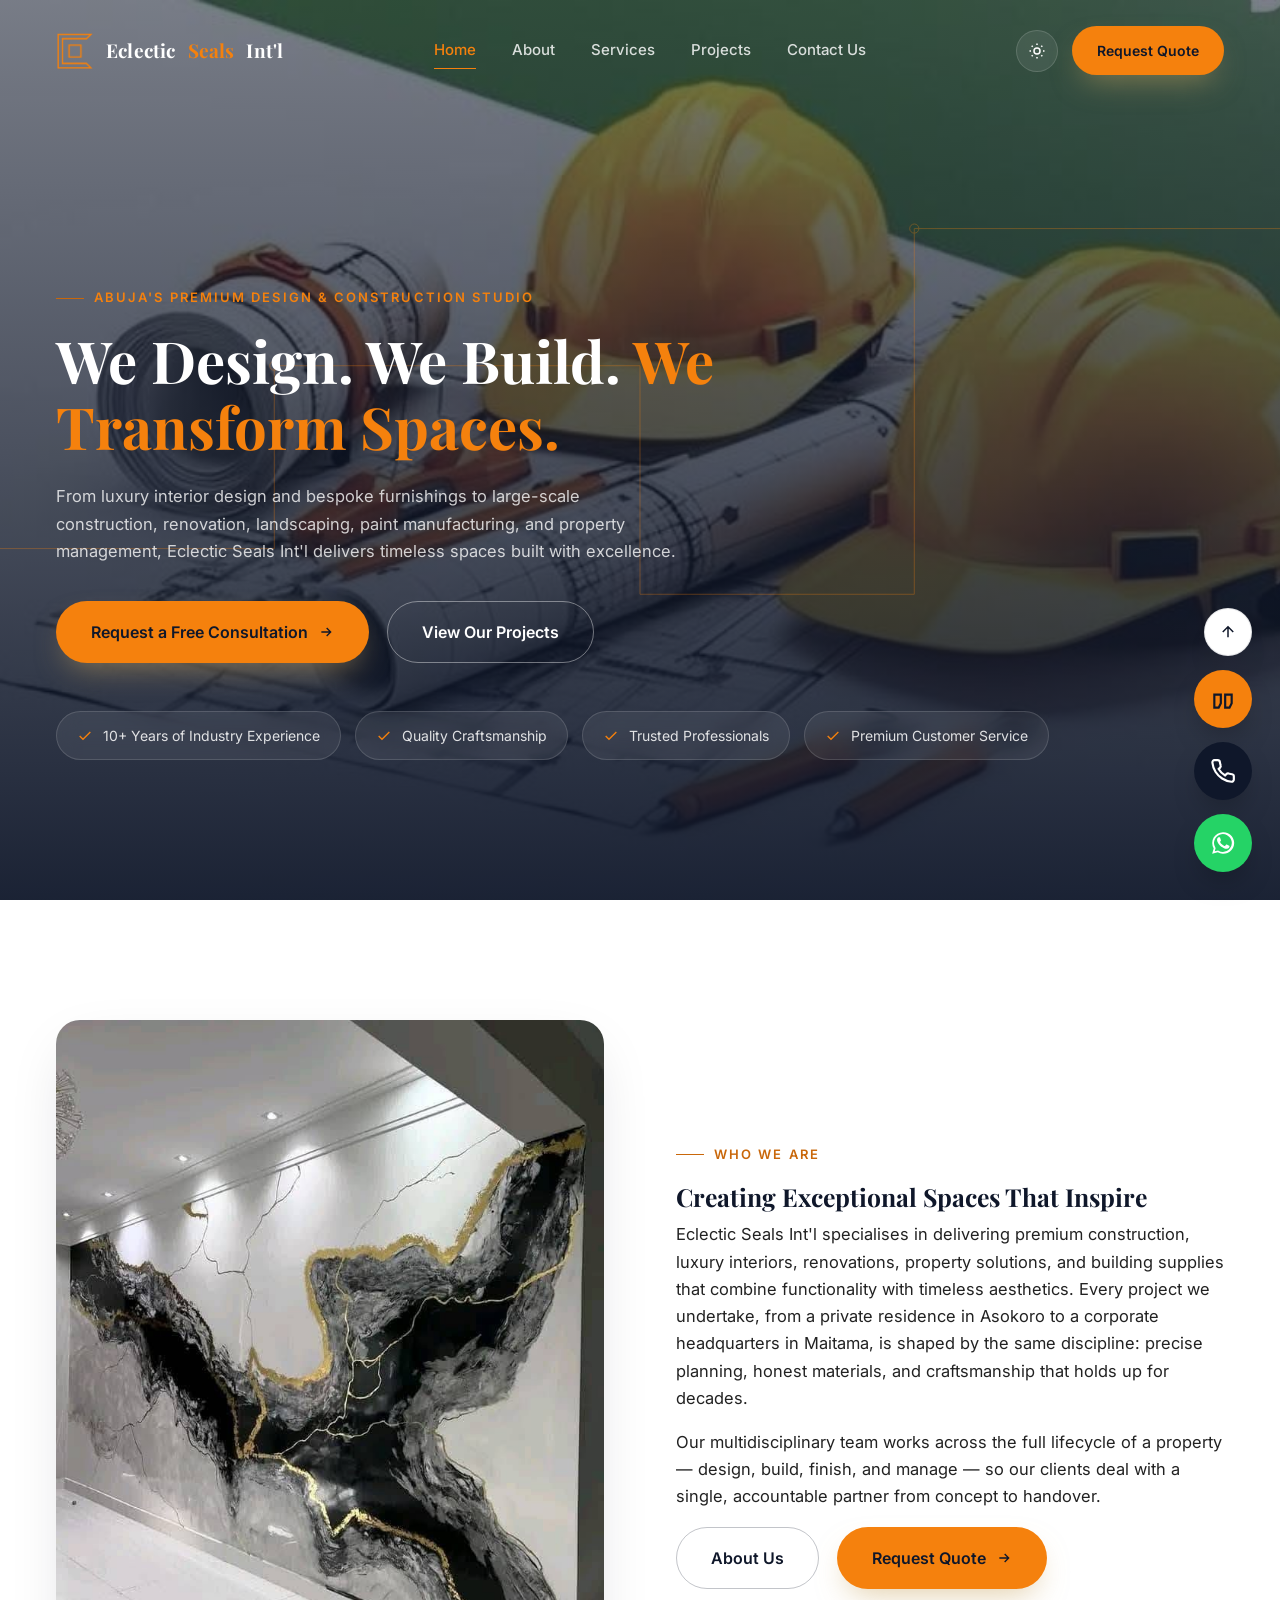
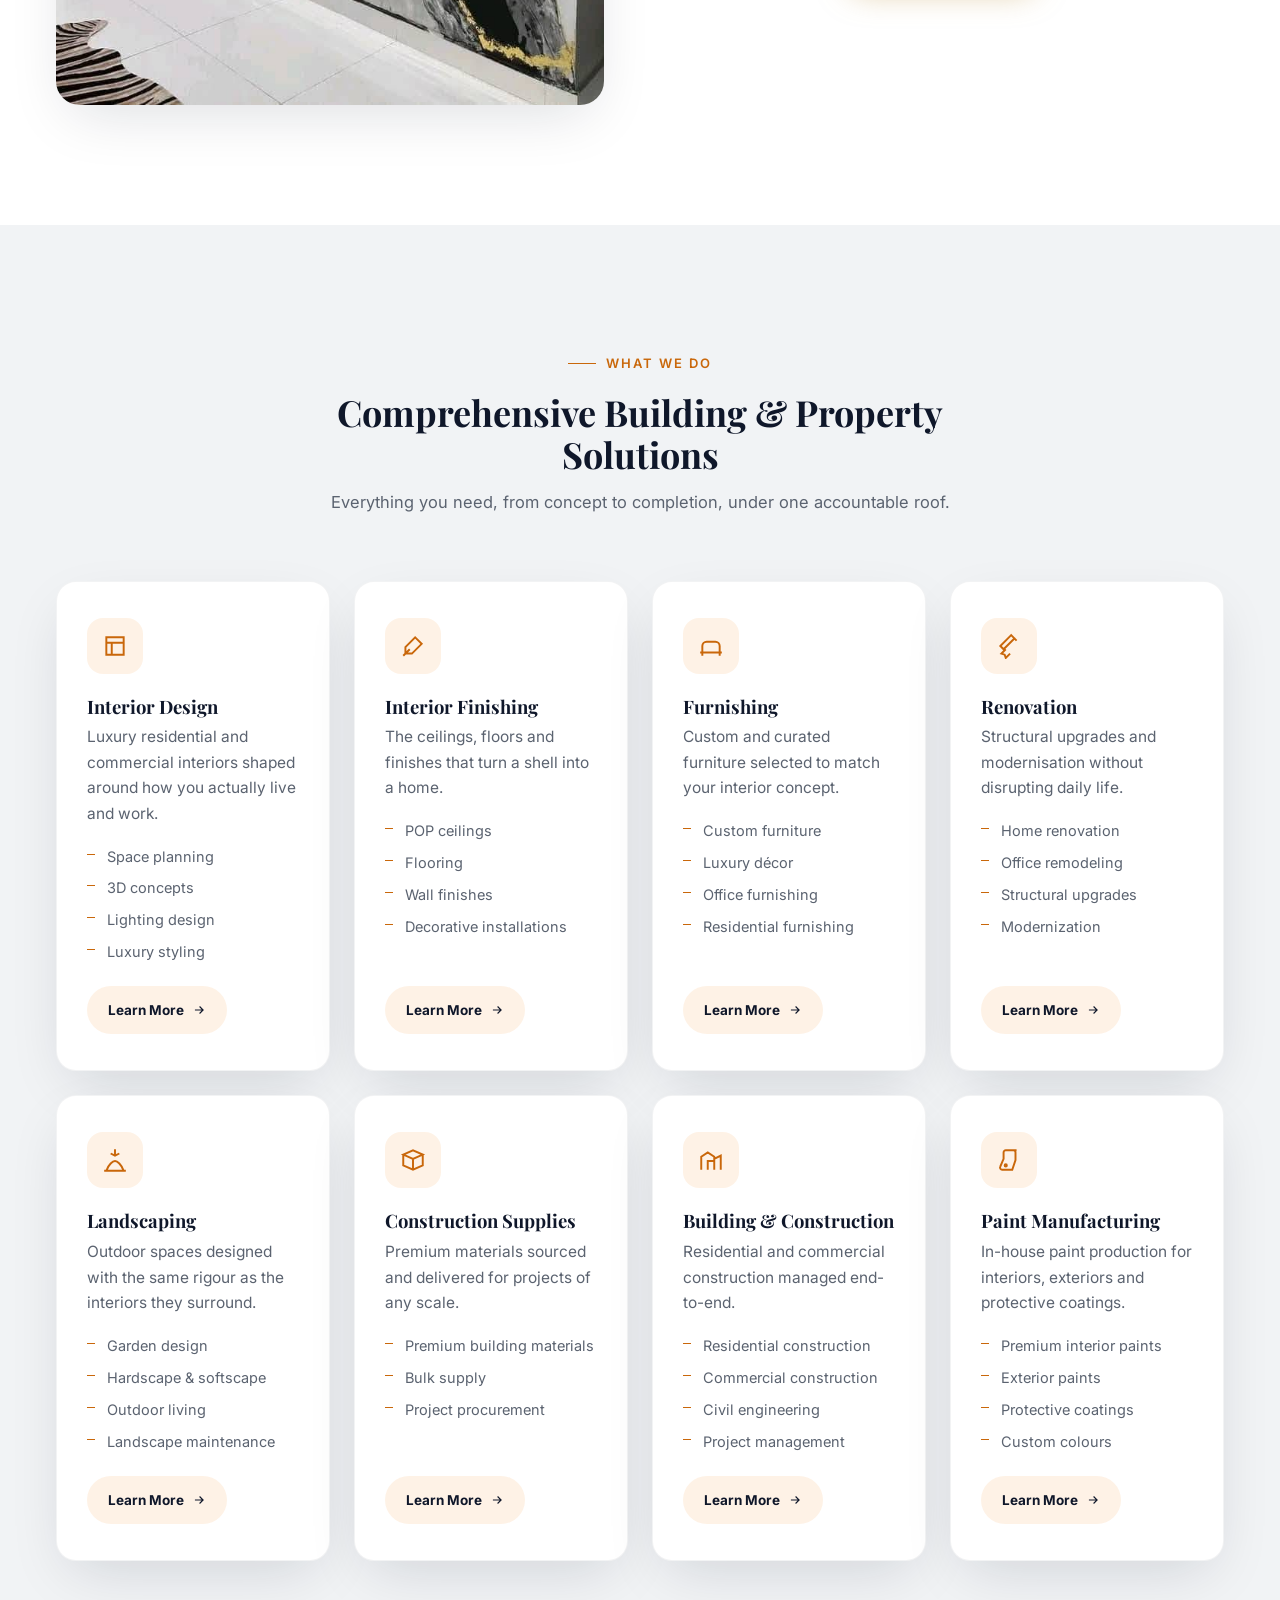
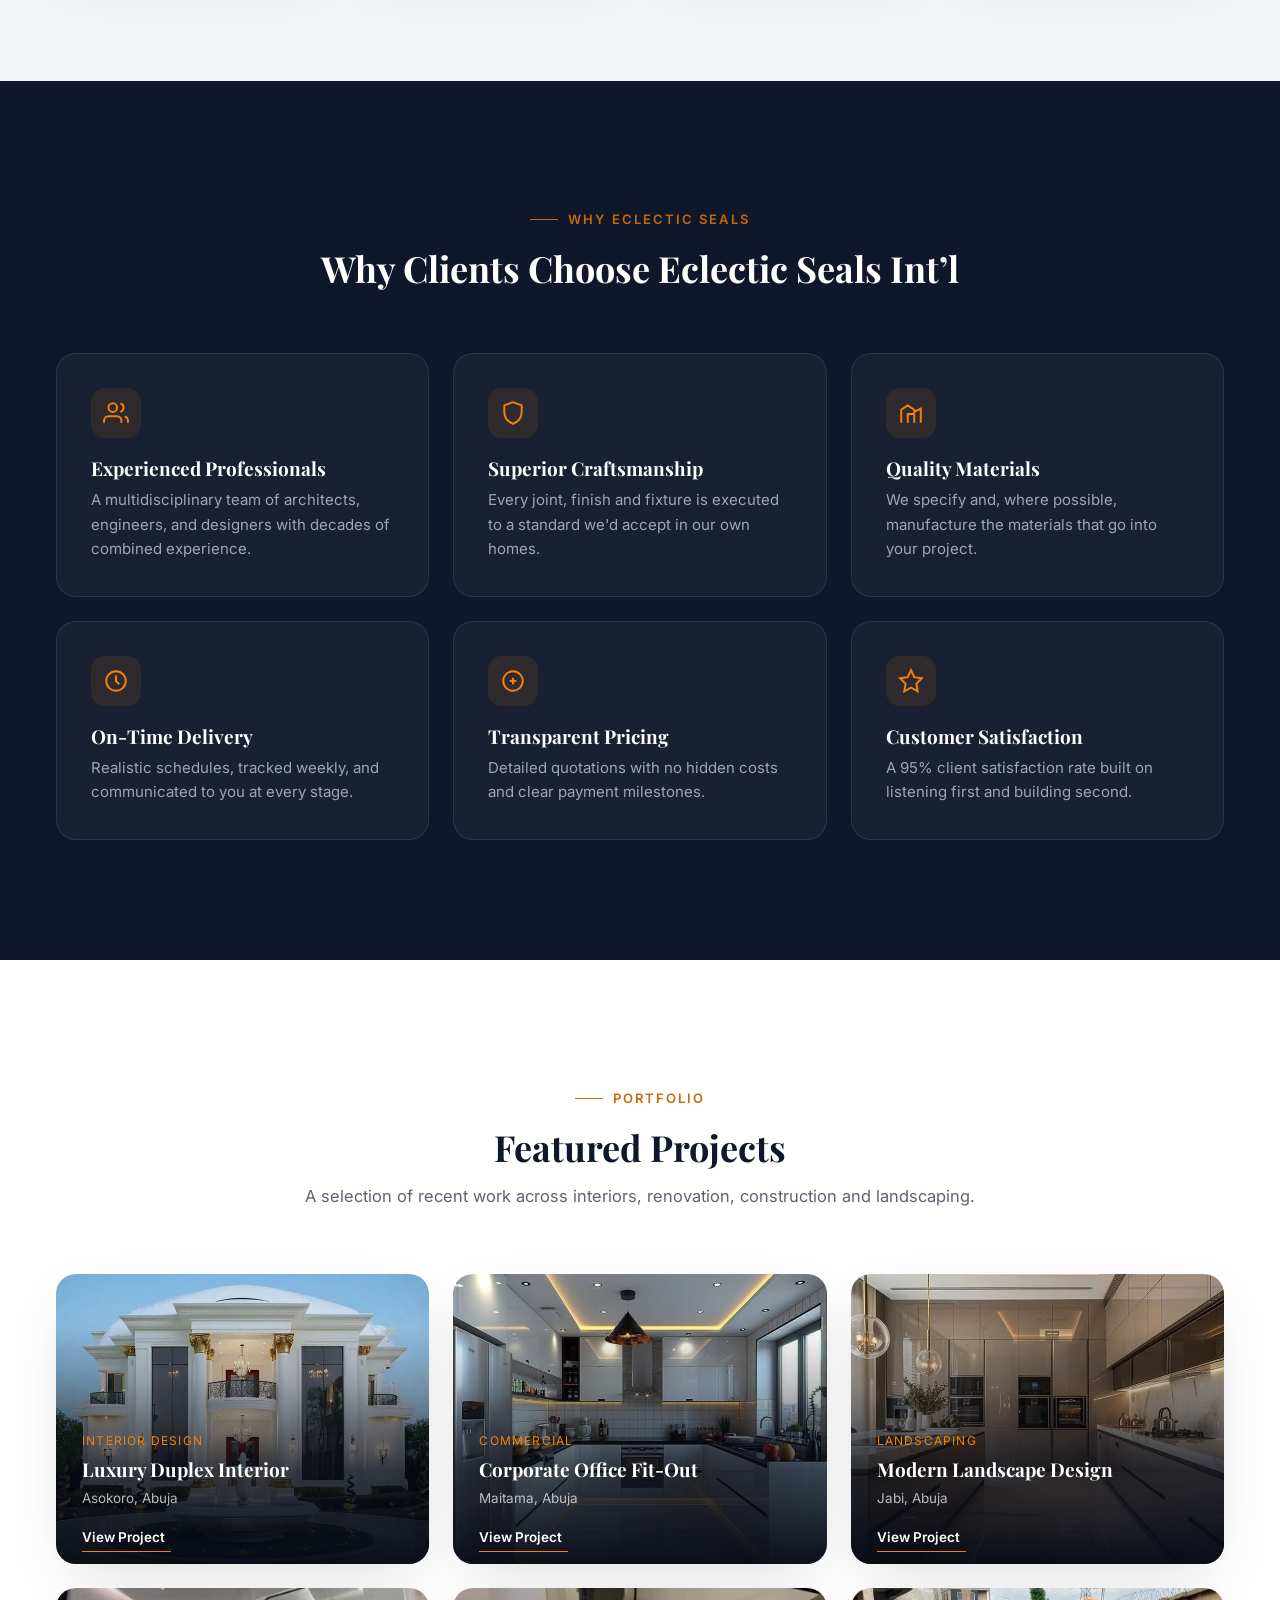
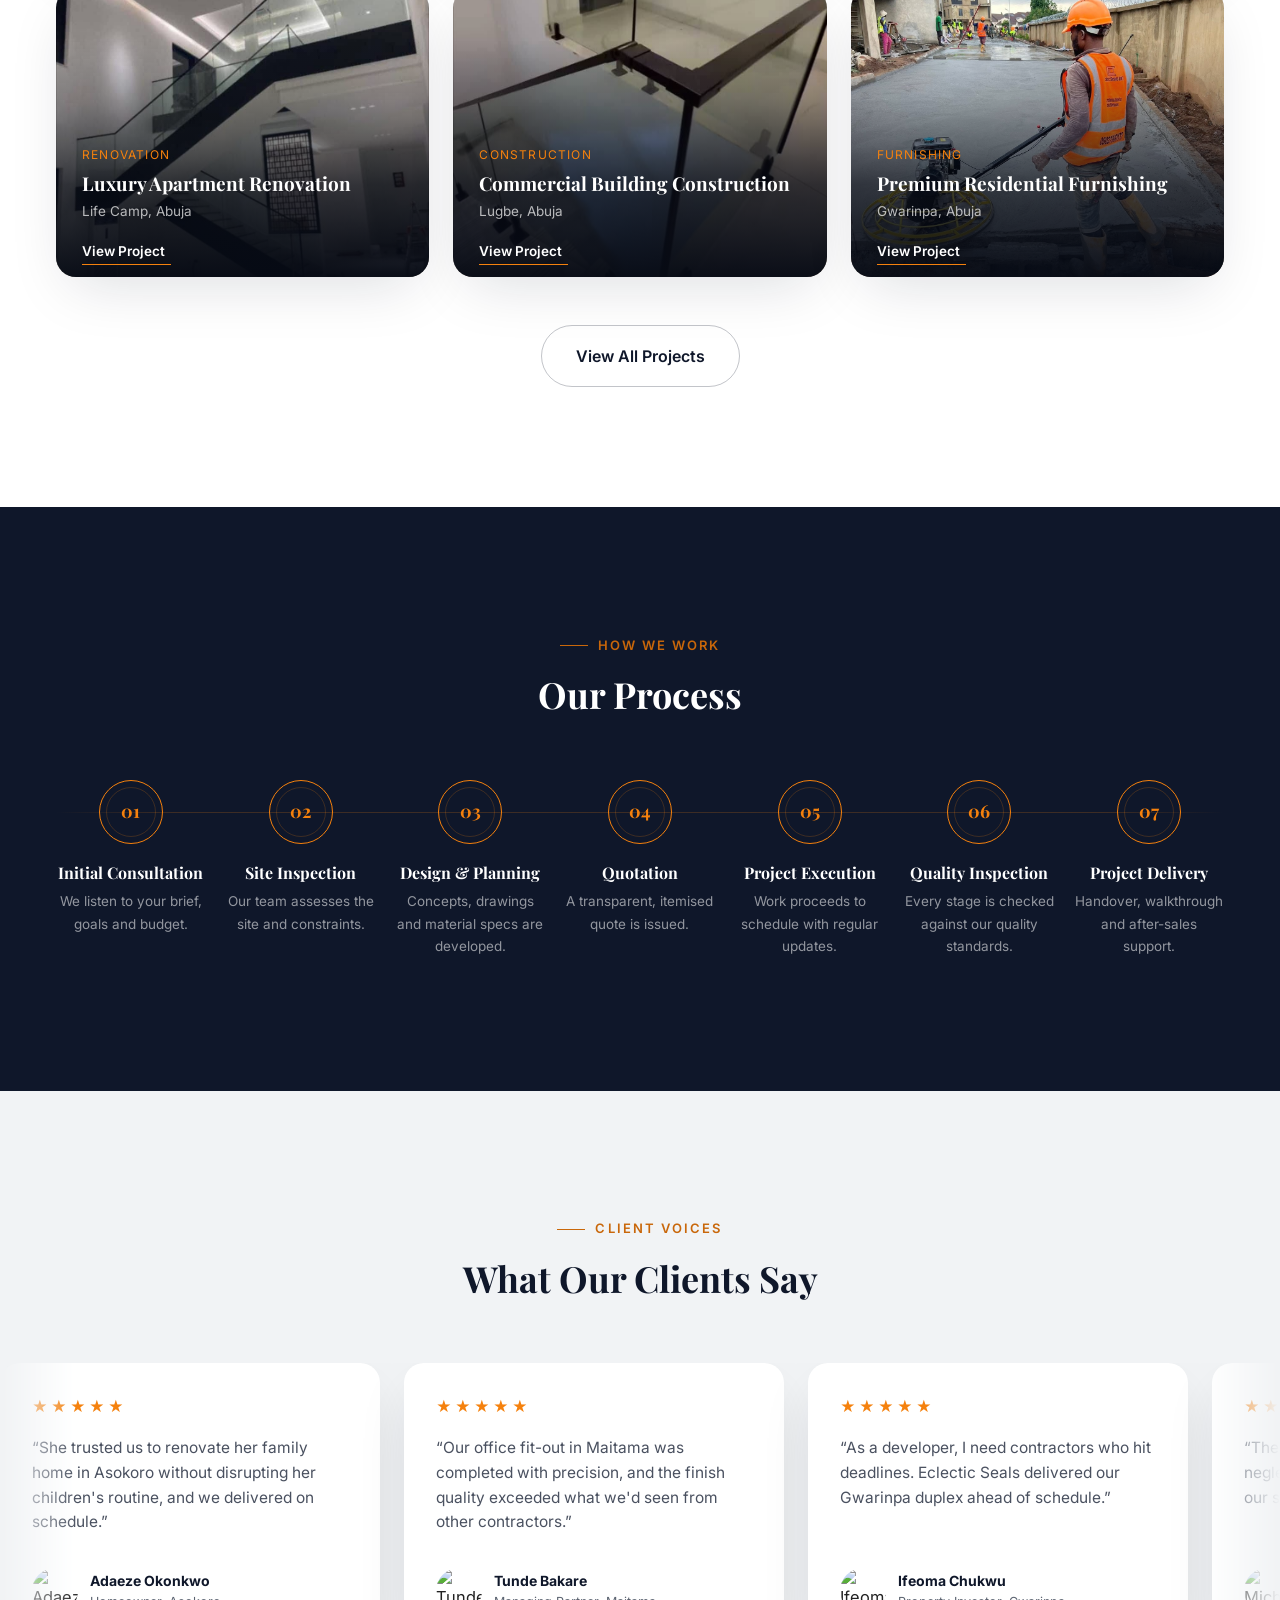
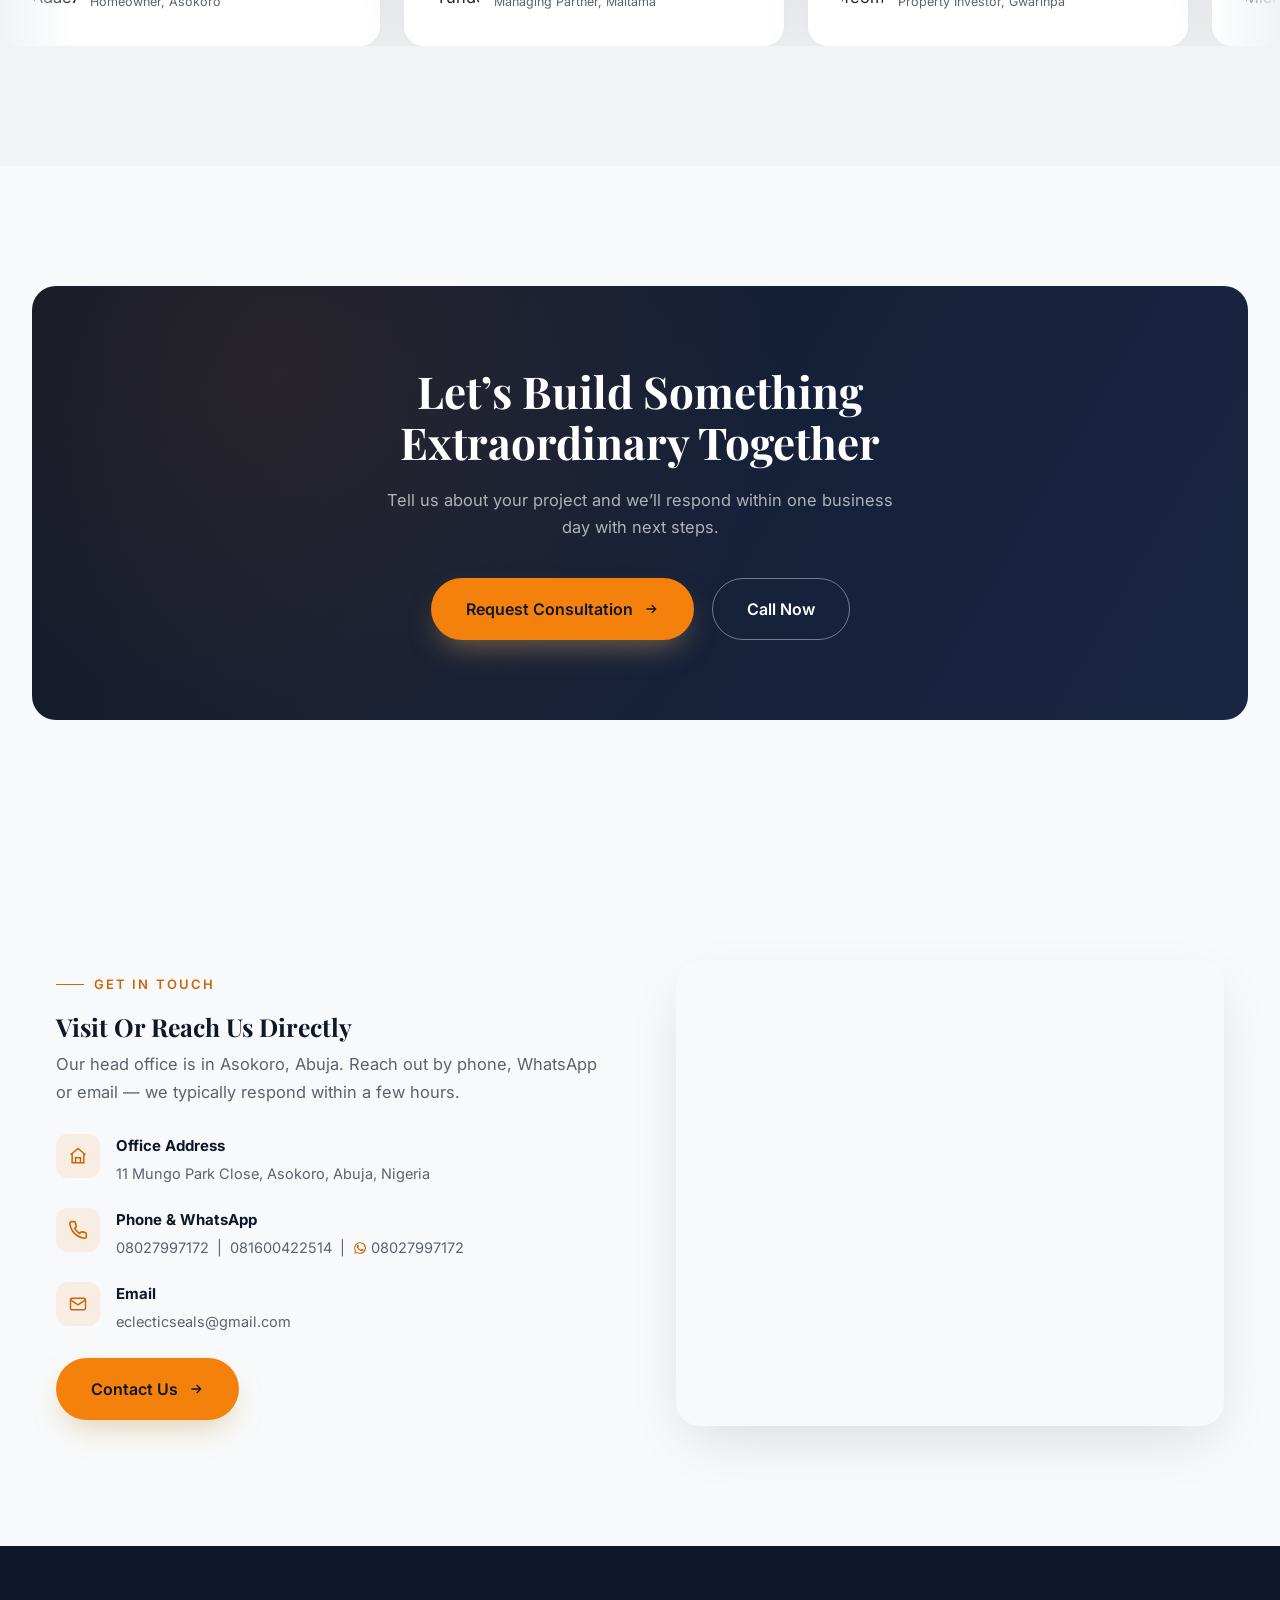
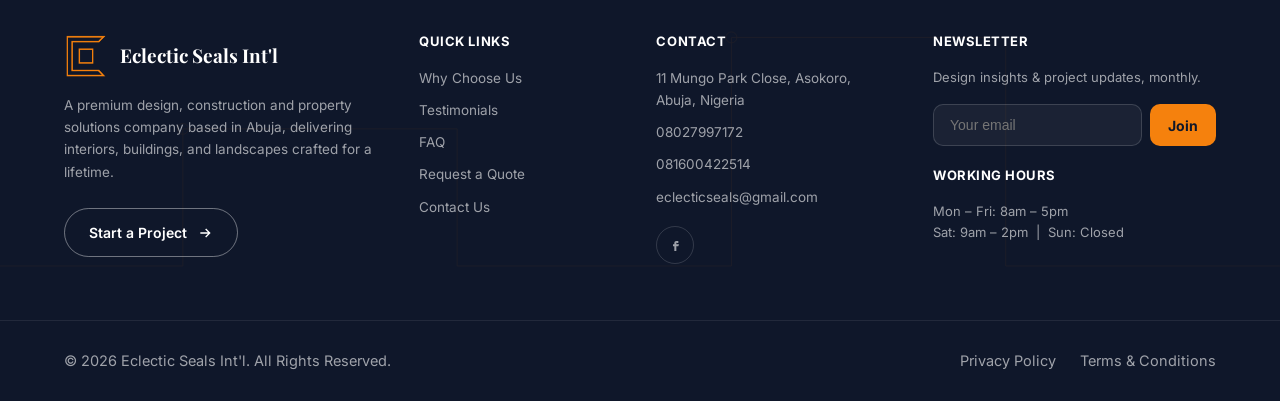
==== index.html @ 19099ecf "Add files via upload" ====
<!DOCTYPE html>
<html lang="en">
<head>
<meta charset="UTF-8">
<meta name="viewport" content="width=device-width, initial-scale=1.0">
<title>Eclectic Seals Int'l | Luxury Construction & Interior Design, Abuja</title>
<meta name="description" content="Eclectic Seals Int'l delivers premium interior design, construction, renovation, landscaping and property management across Abuja, Nigeria. Request a free consultation today.">
<meta name="keywords" content="construction company Abuja, interior design Nigeria, luxury renovation Abuja, real estate property management">
<link rel="canonical" href="https://www.eclecticseals.com/">
<meta name="robots" content="index, follow">
<meta property="og:type" content="website">
<meta property="og:title" content="Eclectic Seals Int'l | Luxury Construction & Interior Design, Abuja">
<meta property="og:description" content="Eclectic Seals Int'l delivers premium interior design, construction, renovation, landscaping and property management across Abuja, Nigeria. Request a free consultation today.">
<meta property="og:url" content="https://www.eclecticseals.com/">
<meta property="og:site_name" content="Eclectic Seals Int'l">
<meta name="twitter:card" content="summary_large_image">
<meta name="twitter:title" content="Eclectic Seals Int'l | Luxury Construction & Interior Design, Abuja">
<meta name="twitter:description" content="Eclectic Seals Int'l delivers premium interior design, construction, renovation, landscaping and property management across Abuja, Nigeria. Request a free consultation today.">
<link rel="icon" type="image/png" href="[data-uri]">
<link rel="preconnect" href="https://fonts.googleapis.com">
<link rel="preconnect" href="https://fonts.gstatic.com" crossorigin>
<link href="https://fonts.googleapis.com/css2?family=Playfair+Display:wght@600;700;800&family=Inter:wght@400;500;600;700&display=swap" rel="stylesheet">
<style>
/* =========================================================
   ECLECTIC SEALS INT'L — GLOBAL STYLESHEET
   Design system: Deep Navy / Gold / Copper on warm neutrals
   Signature motif: the "seal" — a circular architectural
   mark used for process steps, stat badges and the logo.
   ========================================================= */

:root{
  --navy: #0F172A;
  --navy-soft: #1B2842;
  --gold: #F5810D;
  --copper: #C9670A;
  --white: #FFFFFF;
  --bg: #F8F9FA;
  --charcoal: #222222;
  --light-gray: #F1F3F5;
  --success: #22C55E;

  --gold-10: rgba(245,129,13,0.10);
  --gold-20: rgba(245,129,13,0.20);
  --navy-70: rgba(15,23,42,0.70);
  --navy-85: rgba(15,23,42,0.85);

  --font-display: "Playfair Display", Georgia, serif;
  --font-body: "Inter", -apple-system, BlinkMacSystemFont, sans-serif;

  --container: 1320px;
  --gap: 8px;
  --radius-lg: 24px;
  --radius-md: 20px;
  --radius-sm: 12px;

  --shadow-soft: 0 20px 60px -15px rgba(15,23,42,0.15);
  --shadow-lift: 0 30px 80px -20px rgba(15,23,42,0.28);

  --ease: cubic-bezier(0.22, 1, 0.36, 1);
  --dur: 0.6s;
}

*,*::before,*::after{ box-sizing: border-box; }
html{ scroll-behavior: smooth; }
@media (prefers-reduced-motion: reduce){
  html{ scroll-behavior: auto; }
  *,*::before,*::after{ animation-duration: 0.01ms !important; animation-iteration-count: 1 !important; transition-duration: 0.01ms !important; scroll-behavior: auto !important; }
}

body{
  margin:0;
  font-family: var(--font-body);
  color: var(--charcoal);
  background: var(--white);
  font-size: 16.5px;
  line-height: 1.65;
  -webkit-font-smoothing: antialiased;
  overflow-x: hidden;
}

h1,h2,h3,h4,.font-display{ font-family: var(--font-display); color: var(--navy); margin: 0 0 0.4em; line-height: 1.15; font-weight: 700; }
p{ margin: 0 0 1em; }
a{ color: inherit; text-decoration: none; }
img{ max-width: 100%; display: block; }
ul{ margin:0; padding:0; list-style:none; }
button{ font-family: inherit; cursor: pointer; }

::selection{ background: var(--gold-20); color: var(--navy); }

:focus-visible{ outline: 3px solid var(--gold); outline-offset: 3px; }

.container{ max-width: var(--container); margin: 0 auto; padding: 0 56px; }
@media (max-width: 720px){ .container{ padding: 0 24px; } }
.grid-12{ display: grid; grid-template-columns: repeat(12,1fr); gap: 32px; }

.section{ padding: 120px 0; position: relative; }
.section--tight{ padding: 80px 0; }
.section--dark{ background: var(--navy); color: rgba(255,255,255,0.85); }
.section--dark h1,.section--dark h2,.section--dark h3{ color: var(--white); }
.section--light{ background: var(--light-gray); }
.section--bg{ background: var(--bg); }

.eyebrow{
  display:inline-flex; align-items:center; gap:10px;
  font-family: var(--font-body); font-size: 13px; letter-spacing: 0.16em; text-transform: uppercase;
  color: var(--copper); font-weight: 600; margin-bottom: 18px;
}
.eyebrow::before{ content:""; width: 28px; height: 1px; background: var(--copper); display:inline-block; }

.section-head{ max-width: 720px; margin-bottom: 64px; }
.section-head.center{ margin-left:auto; margin-right:auto; text-align:center; }
.section-head h2{ font-size: clamp(26px, 3.2vw, 36px); }
.section-head p{ font-size: 16.5px; color: #5b6370; }
.section--dark .section-head p{ color: rgba(255,255,255,0.65); }

/* ---------- Buttons ---------- */
.btn{
  position: relative; overflow: hidden;
  display:inline-flex; align-items:center; justify-content:center; gap:10px;
  padding: 17px 34px; border-radius: 100px; font-size:16px; font-weight:600;
  border: 1px solid transparent; transition: transform 0.35s var(--ease), box-shadow 0.35s var(--ease), background 0.35s var(--ease), color .35s var(--ease);
  white-space: nowrap;
}
.btn-primary{ background: var(--gold); color: var(--navy); box-shadow: 0 14px 30px -10px rgba(200,164,93,0.55); }
.btn-primary:hover{ transform: translateY(-3px); box-shadow: 0 20px 40px -10px rgba(200,164,93,0.65); }
.btn-outline{ background: transparent; color: var(--white); border-color: rgba(255,255,255,0.4); }
.btn-outline:hover{ background: rgba(255,255,255,0.12); transform: translateY(-3px); border-color: var(--white); }
.btn-outline-dark{ background: transparent; color: var(--navy); border-color: rgba(15,23,42,0.25); }
.btn-outline-dark:hover{ background: var(--navy); color: var(--white); transform: translateY(-3px); }
.btn-sm{ padding: 12px 24px; font-size: 14px; }
.btn svg{ width:16px; height:16px; transition: transform 0.3s var(--ease); }
.btn:hover svg{ transform: translateX(4px); }
.btn .ripple{ position:absolute; border-radius:50%; background: rgba(255,255,255,0.5); transform: scale(0); animation: ripple 0.6s linear; pointer-events:none; }
@keyframes ripple{ to{ transform: scale(3); opacity:0; } }
.btn-group{ display:flex; gap:18px; flex-wrap:wrap; }

/* ---------- Page loader ---------- */
#page-loader{ position:fixed; inset:0; background: var(--navy); z-index: 9999; display:flex; align-items:center; justify-content:center; transition: opacity 0.6s var(--ease), visibility 0.6s; }
#page-loader.loaded{ opacity:0; visibility:hidden; }
.loader-seal{ width:64px; height:64px; border-radius:50%; border: 2px solid var(--gold-20); border-top-color: var(--gold); animation: spin 1s linear infinite; }
@keyframes spin{ to{ transform: rotate(360deg); } }

/* ---------- Scroll progress ---------- */
#scroll-progress{ position:fixed; top:0; left:0; height:3px; background: linear-gradient(90deg, var(--gold), var(--copper)); z-index: 1001; width:0%; }

/* ---------- Nav ---------- */
.site-nav{
  position: fixed; top:0; left:0; right:0; z-index: 1000;
  padding: 26px 0; transition: padding 0.4s var(--ease), background 0.4s var(--ease), box-shadow 0.4s var(--ease);
}
.site-nav.scrolled{
  padding: 14px 0; background: rgba(15,23,42,0.72); backdrop-filter: blur(16px) saturate(140%); -webkit-backdrop-filter: blur(16px) saturate(140%);
  box-shadow: 0 10px 40px -20px rgba(0,0,0,0.4);
}
.nav-inner{ display:flex; align-items:center; justify-content:space-between; gap:24px; }
.brand{ display:flex; align-items:center; gap:12px; font-family: var(--font-display); font-weight:700; font-size:19px; color: var(--white); letter-spacing: 0.01em; }
.brand .seal-mark{ width:38px; height:38px; flex-shrink:0; object-fit:contain; }
.brand span{ color: var(--gold); }
.nav-links{ display:flex; align-items:center; gap:36px; }
.nav-links a{ color: rgba(255,255,255,0.82); font-size: 15px; font-weight:500; position:relative; padding: 6px 0; }
.nav-links a::after{ content:""; position:absolute; left:0; bottom:0; width:0; height:1px; background: var(--gold); transition: width 0.35s var(--ease); }
.nav-links a:hover::after, .nav-links a.active::after{ width:100%; }
.nav-links a.active{ color: var(--gold); }
.nav-cta{ display:flex; align-items:center; gap:14px; }
.nav-toggle{ display:none; }
.mega-panel{
  position:absolute; top: 100%; left:0; right:0; margin-top: 18px;
  background: rgba(15,23,42,0.96); backdrop-filter: blur(20px);
  border-radius: var(--radius-md); padding: 32px; box-shadow: var(--shadow-lift);
  opacity:0; visibility:hidden; transform: translateY(-10px);
  transition: opacity 0.35s var(--ease), transform 0.35s var(--ease), visibility 0.35s;
  display:grid; grid-template-columns: repeat(4,1fr); gap: 8px 24px;
}
.nav-item{ position: relative; }
.nav-item:hover .mega-panel, .mega-panel:hover{ opacity:1; visibility:visible; transform: translateY(0); }
.mega-panel a{ display:block; padding: 10px 12px; border-radius: 10px; font-size:14px; color: rgba(255,255,255,0.75); }
.mega-panel a:hover{ background: rgba(255,255,255,0.06); color: var(--gold); }
.mega-panel a::after{ display:none; }

.mobile-toggle{ display:none; width:44px; height:44px; border-radius:50%; background: rgba(255,255,255,0.08); border:1px solid rgba(255,255,255,0.15); align-items:center; justify-content:center; }
.mobile-toggle span, .mobile-toggle span::before, .mobile-toggle span::after{ content:""; display:block; width:18px; height:2px; background: var(--white); position:relative; transition: all 0.3s var(--ease); }
.mobile-toggle span::before{ position:absolute; top:-6px; }
.mobile-toggle span::after{ position:absolute; top:6px; }
.mobile-toggle.open span{ background: transparent; }
.mobile-toggle.open span::before{ top:0; transform: rotate(45deg); background: var(--gold); }
.mobile-toggle.open span::after{ top:0; transform: rotate(-45deg); background: var(--gold); }

.mobile-menu{
  position: fixed; inset:0; background: var(--navy); z-index: 999;
  display:flex; flex-direction: column; justify-content:center; padding: 100px 40px 40px;
  transform: translateY(-100%); transition: transform 0.5s var(--ease), visibility 0.5s;
  overflow-y: auto; visibility: hidden; pointer-events: none;
}
.mobile-menu.open{ transform: translateY(0); visibility: visible; pointer-events: auto; }
.mobile-menu a{ font-family: var(--font-display); font-size: clamp(20px, 4vw, 32px); color: var(--white); padding: 10px 0; border-bottom: 1px solid rgba(255,255,255,0.08); flex-shrink:0; }
.mobile-menu a:hover{ color: var(--gold); }

/* ---------- Hero ---------- */
.hero{ position:relative; min-height: 100vh; display:flex; align-items:center; color: var(--white); overflow:hidden; background: var(--navy); padding: 60px 0 70px; }
.hero-bg{ position:absolute; inset:0; background-size: cover; background-position:center; }
.hero-bg::after{ content:""; position:absolute; inset:0; background: linear-gradient(180deg, rgba(15,23,42,0.55) 0%, rgba(15,23,42,0.78) 60%, rgba(15,23,42,0.95) 100%); }
.hero-lines{ position:absolute; inset:0; opacity:0.35; pointer-events:none; }
.hero-content{ position:relative; z-index:2; padding-top: 150px; width:100%; margin-left:0; margin-right:0; }
.hero h1{ color: var(--white); font-size: clamp(34px, 4.6vw, 58px); max-width: 720px; font-weight:700; }
.hero h1 em{ font-style: normal; color: var(--gold); }
.hero p.lead{ max-width: 620px; font-size: 16.5px; color: rgba(255,255,255,0.78); margin-bottom: 36px; }
.hero-badges{ display:flex; flex-wrap:wrap; gap:14px; margin-top: 48px; }
.hero-badge{ display:flex; align-items:center; gap:10px; padding: 12px 20px; border-radius: 100px; background: rgba(255,255,255,0.07); border: 1px solid rgba(255,255,255,0.14); backdrop-filter: blur(10px); font-size: 14px; color: rgba(255,255,255,0.85); }
.hero-badge svg{ width:16px; height:16px; color: var(--gold); flex-shrink:0; }

.hero--page{ min-height: 68vh; }
.hero--page .hero-content{ padding-top: 120px; }

/* ---------- Reveal animations ---------- */
.reveal{ opacity:0; transform: translateY(36px); transition: opacity 0.9s var(--ease), transform 0.9s var(--ease); }
.reveal.in{ opacity:1; transform: translateY(0); }
.reveal-left{ opacity:0; transform: translateX(-44px); transition: opacity 0.9s var(--ease), transform 0.9s var(--ease); }
.reveal-left.in{ opacity:1; transform: translateX(0); }
.reveal-right{ opacity:0; transform: translateX(44px); transition: opacity 0.9s var(--ease), transform 0.9s var(--ease); }
.reveal-right.in{ opacity:1; transform: translateX(0); }
.reveal-scale{ opacity:0; transform: scale(0.92); transition: opacity 0.9s var(--ease), transform 0.9s var(--ease); }
.reveal-scale.in{ opacity:1; transform: scale(1); }
.stagger.in > *{ transition-delay: calc(var(--i, 0) * 0.09s); }

/* ---------- Intro split ---------- */
.split{ display:grid; grid-template-columns: 1fr 1fr; gap: 72px; align-items:center; }
.split-media{ position:relative; border-radius: var(--radius-lg); overflow:hidden; aspect-ratio: 4/5; box-shadow: var(--shadow-soft); }
.split-media img{ width:100%; height:100%; object-fit:cover; transition: transform 1.2s var(--ease); }
.split-media:hover img{ transform: scale(1.06); }

/* ---------- Bento / cards ---------- */
.bento{ display:grid; grid-template-columns: repeat(4, 1fr); gap: 24px; }
.card{ background: var(--white); border-radius: var(--radius-md); padding: 36px 30px; box-shadow: var(--shadow-soft); transition: transform 0.45s var(--ease), box-shadow 0.45s var(--ease); border: 1px solid rgba(15,23,42,0.05); display:flex; flex-direction:column; }
.card:hover{ transform: translateY(-10px); box-shadow: var(--shadow-lift); }
.icon{ width:56px; height:56px; border-radius:16px; background: var(--gold-10); display:flex; align-items:center; justify-content:center; color: var(--copper); }
.icon svg{ width:26px; height:26px; }
.card .icon{ width:56px; height:56px; border-radius: 16px; background: var(--gold-10); display:flex; align-items:center; justify-content:center; margin-bottom: 22px; color: var(--copper); }
.card .icon svg{ width:26px; height:26px; }
.card h3{ font-size:18.5px; }
.card p{ color:#5b6370; font-size:15.5px; margin-bottom: 14px; }
.card ul{ margin-bottom: 18px; flex-grow:1; }
.card ul li{ font-size:14.5px; color:#5b6370; padding: 4px 0 4px 20px; position:relative; }
.card ul li::before{ content:""; position:absolute; left:0; top:13px; width:8px; height:1px; background: var(--copper); }
.card .learn{
  font-size:13.5px; font-weight:700; color: var(--navy); display:inline-flex; align-items:center; justify-content:center; gap:8px;
  padding: 12px 20px; border-radius: 100px; background: var(--gold-10); border: 1px solid transparent;
  transition: all 0.35s var(--ease); align-self:flex-start; margin-top:auto;
}
.card:hover .learn{ background: var(--gold); color: var(--navy); }
.card .learn svg{ width:14px; height:14px; transition: transform 0.3s var(--ease); }
.card:hover .learn svg{ transform: translateX(4px); }

.feature-dark{ background: rgba(255,255,255,0.04); border:1px solid rgba(255,255,255,0.09); border-radius: var(--radius-md); padding: 34px; transition: border-color 0.4s var(--ease), transform 0.4s var(--ease); }
.feature-dark:hover{ border-color: var(--gold); transform: translateY(-6px); }
.feature-dark .icon{ width:50px; height:50px; border-radius:14px; background: var(--gold-10); display:flex; align-items:center; justify-content:center; color: var(--gold); margin-bottom: 20px; }
.service-block > .icon{ width:56px; height:56px; border-radius:16px; background: var(--gold-10); display:flex; align-items:center; justify-content:center; color: var(--copper); }
.service-block > .icon svg{ width:26px; height:26px; }
.feature-dark h3{ color: var(--white); font-size: 19px; }
.feature-dark p{ color: rgba(255,255,255,0.6); font-size: 15px; margin:0; }

.grid-2{ display:grid; grid-template-columns: repeat(2,1fr); gap:24px; }
.grid-3{ display:grid; grid-template-columns: repeat(3,1fr); gap:24px; }
.grid-4{ display:grid; grid-template-columns: repeat(4,1fr); gap:24px; }
.grid-6{ display:grid; grid-template-columns: repeat(6,1fr); gap:20px; }

/* ---------- Seal / process markers (signature element) ---------- */
.seal{
  width:64px; height:64px; border-radius:50%;
  border: 1.5px solid var(--gold); position:relative;
  display:flex; align-items:center; justify-content:center;
  flex-shrink:0; background: var(--white);
}
.seal::before{ content:""; position:absolute; inset:6px; border:1px solid var(--gold-20); border-radius:50%; }
.seal span{ font-family: var(--font-display); font-weight:700; color: var(--navy); font-size:18px; }
.section--dark .seal{ background: transparent; }
.section--dark .seal span{ color: var(--gold); }

.process-track{ position:relative; display:grid; grid-auto-flow:column; grid-auto-columns: 1fr; gap: 20px; }
.process-track::before{ content:""; position:absolute; top:32px; left:0; right:0; height:1px; background: linear-gradient(90deg, transparent, var(--gold-20) 10%, var(--gold-20) 90%, transparent); }
.process-step{ text-align:center; position:relative; }
.process-step .seal{ margin: 0 auto 20px; }
.process-step h4{ color: var(--white); font-size:16px; margin-bottom:8px; }
.process-step p{ color: rgba(255,255,255,0.55); font-size:13.5px; }

/* ---------- Project cards ---------- */
.project-card{ position:relative; border-radius: var(--radius-md); overflow:hidden; aspect-ratio: 4/3.1; box-shadow: var(--shadow-soft); }
.project-card img{ width:100%; height:100%; object-fit:cover; transition: transform 1s var(--ease); }
.project-card:hover img{ transform: scale(1.08); }
.project-card::after{ content:""; position:absolute; inset:0; background: linear-gradient(0deg, rgba(6,10,20,0.97) 0%, rgba(6,10,20,0.75) 32%, rgba(6,10,20,0.25) 62%, transparent 82%); }
.project-info{ position:absolute; left:0; right:0; bottom:0; padding: 26px; z-index:2; color: var(--white); transform: translateY(14px); transition: transform 0.5s var(--ease); }
.project-card:hover .project-info{ transform: translateY(0); }
.project-tag{ font-size:12px; letter-spacing:0.1em; text-transform:uppercase; color: var(--gold); margin-bottom:8px; display:block; }
.project-info h3{ color: var(--white); font-size:19px; margin-bottom:6px; }
.project-info .loc{ font-size:13.5px; color: rgba(255,255,255,0.7); margin-bottom:14px; }
.project-info a{ font-size:13.5px; font-weight:600; display:inline-flex; align-items:center; gap:6px; color: var(--white); border-bottom: 1px solid var(--gold); padding-bottom:2px; white-space:nowrap; }

.masonry{ column-count: 3; column-gap: 24px; }
.masonry .project-card{ break-inside: avoid; margin-bottom: 24px; }
.masonry .project-card:nth-child(3n+1){ aspect-ratio: 4/5; }
.masonry .project-card:nth-child(3n+2){ aspect-ratio: 4/3; }

.filter-bar{ display:flex; flex-wrap:wrap; gap:12px; margin-bottom: 48px; }
.filter-btn{ padding: 10px 22px; border-radius: 100px; border: 1px solid rgba(15,23,42,0.15); background: transparent; font-size:14px; font-weight:600; color: var(--navy); transition: all 0.3s var(--ease); }
.filter-btn.active, .filter-btn:hover{ background: var(--navy); color: var(--white); border-color: var(--navy); }

/* ---------- Testimonials ---------- */
.testi-track{ position:relative; overflow:hidden; }
.testi-slides{ display:flex; transition: transform 0.7s var(--ease); }
.testi-slide{ min-width:100%; padding: 8px; }
.testi-card{ background: var(--white); border-radius: var(--radius-lg); padding: 48px; box-shadow: var(--shadow-soft); max-width: 760px; margin:0 auto; text-align:center; }
.testi-card .stars{ color: var(--gold); font-size:18px; letter-spacing:4px; margin-bottom: 20px; }
.testi-card p.quote{ font-family: var(--font-display); font-size: 20px; color: var(--navy); line-height:1.5; margin-bottom: 28px; }
.testi-person{ display:flex; align-items:center; justify-content:center; gap:14px; }
.testi-person img{ width:52px; height:52px; border-radius:50%; object-fit:cover; }
.testi-person .name{ font-weight:700; color: var(--navy); font-size:15px; }
.testi-person .role{ font-size:13px; color:#5b6370; }
.testi-dots{ display:flex; justify-content:center; gap:10px; margin-top: 32px; }
.testi-dots button{ width:9px; height:9px; border-radius:50%; background: rgba(15,23,42,0.15); border:none; padding:0; }
.testi-dots button.active{ background: var(--gold); width:26px; border-radius:6px; }

.contact-info-row{ display:flex; align-items:flex-start; gap:16px; margin-bottom:22px; }
.contact-info-row .icon{ width:44px; height:44px; border-radius:12px; background: var(--gold-10); color: var(--copper); display:flex; align-items:center; justify-content:center; flex-shrink:0; }
.contact-info-row .icon svg{ width:20px; height:20px; }
.contact-info-row strong{ display:block; color: var(--navy); font-size:15px; margin-bottom:4px; }
.contact-info-row div div{ color:#5b6370; font-size:14.5px; line-height:1.6; }
.contact-info-row div div svg{ width:14px; height:14px; vertical-align:-2px; color: var(--copper); }

.mv-card{
  background: linear-gradient(160deg, #ffffff 0%, var(--bg) 100%);
  border-radius: var(--radius-lg); padding: 44px 40px; box-shadow: var(--shadow-soft);
  position:relative; overflow:hidden; border-top: 4px solid var(--gold);
  transition: transform 0.4s var(--ease), box-shadow 0.4s var(--ease);
}
.mv-card::after{ content:""; position:absolute; top:-40px; right:-40px; width:150px; height:150px; border-radius:50%; background: var(--gold-10); }
.mv-card:hover{ transform: translateY(-8px); box-shadow: var(--shadow-lift); }
.mv-icon{ position:relative; z-index:1; width:60px; height:60px; border-radius:16px; background: var(--navy); color: var(--gold); display:flex; align-items:center; justify-content:center; margin-bottom:24px; }
.mv-icon svg{ width:26px; height:26px; }
.mv-card h3{ position:relative; z-index:1; font-size:23px; margin-bottom:12px; }
.mv-card p{ position:relative; z-index:1; color:#5b6370; font-size:15.5px; margin:0; }

.service-block{ max-width: 880px; }
.service-bullets{ display:grid; grid-template-columns: 1fr 1fr; column-gap: 32px; row-gap: 2px; margin: 22px 0 28px; }
.service-bullet{ display:flex; align-items:center; gap:10px; padding: 7px 0; font-size:15px; color:var(--navy); font-weight:600; }
.service-bullet .tick{ display:inline-flex; width:16px; height:16px; color: var(--gold); flex-shrink:0; }
@media (max-width: 720px){ .service-bullets{ grid-template-columns: 1fr; } }

.expertise-grid{ display:grid; grid-template-columns: 1fr 1fr; gap:14px; }
.expertise-item{
  display:flex; align-items:center; gap:14px; padding: 16px 18px; background: var(--white);
  border-radius: 14px; box-shadow: var(--shadow-soft); transition: transform 0.35s var(--ease), box-shadow 0.35s var(--ease);
}
.expertise-item:hover{ transform: translateY(-4px); box-shadow: var(--shadow-lift); }
.expertise-item .icon{ width:42px; height:42px; border-radius:12px; flex-shrink:0; }
.expertise-item .icon svg{ width:20px; height:20px; }
.expertise-item span{ font-weight:700; color: var(--navy); font-size:14.5px; }
@media (max-width: 720px){ .expertise-grid{ grid-template-columns: 1fr; } }

.spotlight-grid{ display:grid; grid-template-columns: 1fr 1fr; gap:16px; }
.spotlight-item{ display:flex; align-items:flex-start; gap:14px; padding: 18px; background: var(--white); border-radius:14px; box-shadow: var(--shadow-soft); }
.spotlight-item .icon{ width:42px; height:42px; border-radius:12px; flex-shrink:0; }
.spotlight-item .icon svg{ width:19px; height:19px; }
.spotlight-item strong{ display:block; color: var(--navy); font-size:14px; margin-bottom:3px; }
.spotlight-item span{ color:#5b6370; font-size:14px; }
@media (max-width: 720px){ .spotlight-grid{ grid-template-columns: 1fr; } }

.testi-marquee{ overflow:hidden; -webkit-mask-image: linear-gradient(90deg, transparent, black 6%, black 94%, transparent); mask-image: linear-gradient(90deg, transparent, black 6%, black 94%, transparent); }
.testi-track-marquee{ display:flex; gap:24px; width:max-content; animation: testi-scroll 42s linear infinite; }
.testi-marquee:hover .testi-track-marquee{ animation-play-state: paused; }
.testi-card-mini{ flex: 0 0 380px; background: var(--white); border-radius: var(--radius-md); padding: 32px; box-shadow: var(--shadow-soft); }
.testi-card-mini .stars{ color: var(--gold); font-size:15px; letter-spacing:3px; margin-bottom: 16px; }
.testi-card-mini .quote{ font-size:15.5px; color:#4a5160; line-height:1.6; margin-bottom: 22px; min-height:110px; }
.testi-card-mini .testi-person{ display:flex; align-items:center; justify-content:flex-start; gap:12px; }
.testi-card-mini .testi-person img{ width:46px; height:46px; border-radius:50%; object-fit:cover; }
.testi-card-mini .testi-person .name{ font-weight:700; color: var(--navy); font-size:14px; }
.testi-card-mini .testi-person .role{ font-size:12.5px; color:#5b6370; }
@keyframes testi-scroll{ from{ transform: translateX(0); } to{ transform: translateX(-50%); } }
@media (max-width: 720px){
  .testi-card-mini{ flex-basis: 300px; }
}

.testi-grid{ columns: 3; column-gap: 24px; }
.testi-mini{ background: var(--white); border-radius: var(--radius-md); padding: 28px; box-shadow: var(--shadow-soft); break-inside: avoid; margin-bottom: 24px; transition: transform 0.4s var(--ease); }
.testi-mini:hover{ transform: translateY(-6px); }

/* ---------- Achievements / counters ---------- */
.achieve-grid{ display:grid; grid-template-columns: repeat(4,1fr); gap: 24px; }
.achieve-item{ text-align:center; padding: 40px 20px; border-radius: var(--radius-md); background: rgba(255,255,255,0.05); border: 1px solid rgba(255,255,255,0.08); }
.achieve-item .num{ font-family: var(--font-display); font-size: 48px; color: var(--gold); font-weight:700; }
.achieve-item .label{ font-size:14px; color: rgba(255,255,255,0.6); margin-top:6px; }

/* ---------- Blog ---------- */
.blog-card{ background: var(--white); border-radius: var(--radius-md); overflow:hidden; box-shadow: var(--shadow-soft); transition: transform 0.4s var(--ease); }
.blog-card:hover{ transform: translateY(-8px); }
.blog-img{ aspect-ratio: 16/10; overflow:hidden; }
.blog-img img{ width:100%; height:100%; object-fit:cover; transition: transform 0.8s var(--ease); }
.blog-card:hover .blog-img img{ transform: scale(1.08); }
.blog-body{ padding: 26px; }
.blog-cat{ font-size:12px; letter-spacing:0.1em; text-transform:uppercase; color: var(--copper); font-weight:600; }
.blog-body h3{ font-size:17.5px; margin: 10px 0; }
.blog-meta{ font-size:13px; color:#8a9099; display:flex; gap:14px; margin-top:16px; }

/* ---------- Forms ---------- */
.form-card{ background: var(--white); border-radius: var(--radius-lg); padding: 48px; box-shadow: var(--shadow-lift); }
.field{ margin-bottom: 22px; }
.field label{ display:block; font-size:14px; font-weight:600; color: var(--navy); margin-bottom:8px; }
.field input, .field select, .field textarea{
  width:100%; padding: 15px 18px; border-radius: 12px; border: 1.5px solid #e2e5ea; font-family: var(--font-body); font-size:15.5px; background: var(--bg); transition: border-color 0.3s, box-shadow 0.3s;
}
.field input:focus, .field select:focus, .field textarea:focus{ border-color: var(--gold); box-shadow: 0 0 0 4px var(--gold-10); outline:none; background: var(--white); }
.field textarea{ resize: vertical; min-height:130px; }
.field.error input, .field.error textarea{ border-color:#e05a4e; }
.field .err-msg{ color:#e05a4e; font-size:13px; margin-top:6px; display:none; }
.field.error .err-msg{ display:block; }
.field .success-check{ color: var(--success); }
.row-2{ display:grid; grid-template-columns: 1fr 1fr; gap:20px; }
.checkbox-row{ display:flex; gap:22px; flex-wrap:wrap; }
.checkbox-row label{ display:flex; align-items:center; gap:8px; font-size:14px; font-weight:500; color: var(--charcoal); }

.steps-indicator{ display:flex; justify-content:space-between; margin-bottom:44px; position:relative; }
.steps-indicator::before{ content:""; position:absolute; top:18px; left:0; right:0; height:2px; background:#e2e5ea; z-index:0; }
.step-dot{ position:relative; z-index:1; display:flex; flex-direction:column; align-items:center; gap:8px; }
.step-dot .circle{ width:38px; height:38px; border-radius:50%; background: var(--white); border:2px solid #e2e5ea; display:flex; align-items:center; justify-content:center; font-weight:700; color:#b0b6bf; font-size:14px; transition: all 0.3s; }
.step-dot.active .circle{ border-color: var(--gold); color: var(--gold); background: var(--gold-10); }
.step-dot.done .circle{ background: var(--gold); border-color: var(--gold); color: var(--navy); }
.step-dot .lbl{ font-size:12.5px; color:#8a9099; font-weight:600; }
.form-step{ display:none; }
.form-step.active{ display:block; }

.confirm-check{ width:88px; height:88px; border-radius:50%; background: var(--gold-10); display:flex; align-items:center; justify-content:center; margin: 0 auto 24px; }
.confirm-check svg{ width:40px; height:40px; color: var(--success); }

/* ---------- Accordion ---------- */
.accordion-item{ border-bottom: 1px solid #e5e7eb; }
.accordion-head{ width:100%; display:flex; justify-content:space-between; align-items:center; gap:20px; padding: 26px 4px; background:none; border:none; text-align:left; font-family: var(--font-display); font-size:19px; color: var(--navy); font-weight:700; }
.accordion-head .plus{ flex-shrink:0; width:32px; height:32px; border-radius:50%; border:1.5px solid var(--gold); display:flex; align-items:center; justify-content:center; transition: transform 0.35s var(--ease); position:relative; }
.accordion-head .plus::before, .accordion-head .plus::after{ content:""; position:absolute; background: var(--gold); }
.accordion-head .plus::before{ width:12px; height:1.5px; }
.accordion-head .plus::after{ width:1.5px; height:12px; transition: transform 0.35s var(--ease); }
.accordion-item.open .plus::after{ transform: scaleY(0); }
.accordion-item.open .plus{ transform: rotate(180deg); }
.accordion-body{ max-height:0; overflow:hidden; transition: max-height 0.4s var(--ease); }
.accordion-body-inner{ padding: 0 4px 26px; color:#5b6370; font-size:15.5px; }
.faq-search-wrap{ max-width:640px; margin: 0 auto 48px; position:relative; }
.faq-search-wrap input{ width:100%; padding: 18px 24px 18px 54px; border-radius:100px; border:1px solid rgba(255,255,255,0.2); background: rgba(255,255,255,0.08); color:var(--white); font-size:16px; backdrop-filter: blur(10px); }
.faq-search-wrap input::placeholder{ color: rgba(255,255,255,0.5); }
.faq-search-wrap svg{ position:absolute; left:22px; top:50%; transform: translateY(-50%); width:18px; height:18px; color: rgba(255,255,255,0.5); }

/* ---------- Timeline vertical (project detail) ---------- */
.timeline-v{ position:relative; padding-left: 40px; }
.timeline-v::before{ content:""; position:absolute; left:9px; top:6px; bottom:6px; width:1.5px; background: var(--gold-20); }
.timeline-v-item{ position:relative; padding-bottom: 36px; }
.timeline-v-item::before{ content:""; position:absolute; left:-40px; top:4px; width:19px; height:19px; border-radius:50%; background: var(--white); border:2px solid var(--gold); }

/* ---------- Footer ---------- */
.footer{ background: var(--navy); color: rgba(255,255,255,0.6); position:relative; overflow:hidden; font-size:14.5px; }
.footer .container{ padding-left: 64px; padding-right: 64px; }
@media (max-width: 900px){ .footer .container{ padding-left: 32px; padding-right: 32px; } }
.footer-lines{ position:absolute; inset:0; opacity:0.06; pointer-events:none; }
.footer-top{ padding: 88px 0 56px; position:relative; z-index:1; }
.footer-grid{ display:grid; grid-template-columns: 1.6fr 1fr 1.2fr 1.2fr; gap: 40px; }
.footer h4{ color: var(--white); font-size:13px; font-family: var(--font-body); font-weight:700; letter-spacing:0.04em; text-transform:uppercase; margin-bottom: 18px; }
.footer-brand{ display:flex; align-items:center; gap:12px; font-family: var(--font-display); font-size:19px; color:var(--white); font-weight:700; margin-bottom:16px; }
.footer-brand .seal-mark{ width:44px; height:44px; flex-shrink:0; object-fit:contain; }
.footer p{ font-size:13.5px; }
.footer li{ margin-bottom: 10px; font-size:13.5px; }
.footer a:hover{ color: var(--gold); }
.footer-social{ display:flex; gap:10px; margin-top:18px; flex-wrap:wrap; }
.footer-social a{ width:38px; height:38px; border-radius:50%; border:1px solid rgba(255,255,255,0.15); display:flex; align-items:center; justify-content:center; transition: all 0.3s; }
.footer-social a:hover{ background: var(--gold); border-color: var(--gold); color: var(--navy); transform: translateY(-4px); }
.footer-social svg{ width:16px; height:16px; }
.newsletter-mini{ display:flex; gap:8px; margin-top:16px; }
.newsletter-mini input{ flex:1; padding:12px 16px; border-radius:10px; border:1px solid rgba(255,255,255,0.15); background: rgba(255,255,255,0.05); color:var(--white); font-size:14px; }
.newsletter-mini button{ background: var(--gold); border:none; border-radius:10px; padding: 0 18px; color: var(--navy); font-weight:700; }
.footer-bottom{ border-top: 1px solid rgba(255,255,255,0.08); padding: 28px 0; display:flex; justify-content:space-between; align-items:center; flex-wrap:wrap; gap:12px; position:relative; z-index:1; }
.footer-bottom-links{ display:flex; gap:24px; }
.footer-bottom-links a:hover{ color: var(--gold); }

/* ---------- Floating actions ---------- */
.float-stack{ position:fixed; right:28px; bottom:28px; z-index: 900; display:flex; flex-direction:column; gap:14px; align-items:flex-end; }
.float-btn{ width:58px; height:58px; border-radius:50%; display:flex; align-items:center; justify-content:center; box-shadow: 0 14px 30px -10px rgba(0,0,0,0.35); transition: transform 0.3s var(--ease); border:none; color:var(--white); }
.float-btn:hover{ transform: scale(1.1) translateY(-2px); }
.float-btn svg{ width:26px; height:26px; }
.float-whatsapp{ background: #25D366; }
.float-call{ background: var(--navy); }
.float-quote{ background: var(--gold); color: var(--navy); }
.back-to-top{ width:48px; height:48px; border-radius:50%; background: var(--white); border: 1px solid rgba(15,23,42,0.1); box-shadow: var(--shadow-soft); display:flex; align-items:center; justify-content:center; opacity:0; visibility:hidden; transition: all 0.35s var(--ease); }
.back-to-top.show{ opacity:1; visibility:visible; }
.back-to-top svg{ width:18px; height:18px; color: var(--navy); }

/* ---------- CTA band ---------- */
.cta-band{ background: linear-gradient(120deg, var(--navy) 0%, #1a2744 100%); color:var(--white); border-radius: var(--radius-lg); padding: 80px; text-align:center; position:relative; overflow:hidden; margin: 0 32px; }
.cta-band::before{ content:""; position:absolute; inset:0; background: radial-gradient(circle at 20% 20%, var(--gold-10), transparent 50%); }
.cta-band h2{ color:var(--white); font-size: clamp(30px,4vw,44px); max-width:640px; margin: 0 auto 20px; position:relative; }
.cta-band p{ color: rgba(255,255,255,0.65); max-width:520px; margin: 0 auto 36px; position:relative; }
.cta-band .btn-group{ justify-content:center; position:relative; }

/* ---------- Dark mode ---------- */
body.dark{ background: #0b1220; color: rgba(255,255,255,0.82); }
body.dark .section--bg, body.dark .section--light{ background: #0f1729; }
body.dark h1, body.dark h2, body.dark h3, body.dark h4{ color: var(--white); }
body.dark .card, body.dark .blog-card, body.dark .testi-mini, body.dark .form-card, body.dark .testi-card{ background: #141d33; border-color: rgba(255,255,255,0.06); }
body.dark .card p, body.dark .card ul li{ color: rgba(255,255,255,0.55); }
body.dark .section-head p{ color: rgba(255,255,255,0.55); }
body.dark .field input, body.dark .field select, body.dark .field textarea{ background:#0b1220; border-color: rgba(255,255,255,0.12); color:var(--white); }
body.dark .filter-btn{ border-color: rgba(255,255,255,0.15); color: var(--white); }

.dark-toggle{ width:42px; height:42px; border-radius:50%; background: rgba(255,255,255,0.08); border:1px solid rgba(255,255,255,0.15); display:flex; align-items:center; justify-content:center; color: var(--white); }
.dark-toggle svg{ width:18px; height:18px; }

/* ---------- Utility ---------- */
.text-center{ text-align:center; }
.mt-0{ margin-top:0; } .mb-0{ margin-bottom:0; }
.tag-pill{ display:inline-block; padding:6px 16px; border-radius:100px; background: var(--gold-10); color: var(--copper); font-size:12.5px; font-weight:700; letter-spacing:0.04em; }
.skip-link{ position:absolute; left:-999px; top:0; background:var(--gold); color:var(--navy); padding:14px 22px; z-index:9999; border-radius: 0 0 10px 0; font-weight:700; }
.skip-link:focus{ left:0; }
.breadcrumb{ font-size:13.5px; color: rgba(255,255,255,0.6); display:flex; gap:8px; align-items:center; margin-bottom:20px; }
.breadcrumb a:hover{ color: var(--gold); }

/* ---------- Responsive ---------- */
@media (max-width: 1100px){
  .footer-grid{ grid-template-columns: 1fr 1fr; }
  .bento, .grid-4{ grid-template-columns: repeat(2,1fr); }
  .hero-stats{ grid-template-columns: repeat(2,1fr); }
  .masonry{ column-count:2; }
  .testi-grid{ columns:2; }
  .achieve-grid{ grid-template-columns: repeat(2,1fr); }
}
@media (max-width: 900px){
  .split{ grid-template-columns: 1fr; gap:40px; }
  .nav-links{ display:none; }
  .nav-cta .btn{ display:none; }
  .mobile-toggle{ display:flex; }
  .process-track{ grid-auto-flow: row; grid-template-columns: 1fr; }
  .process-track::before{ display:none; }
  .row-2{ grid-template-columns: 1fr; }
  .cta-band{ padding: 56px 28px; margin: 0 16px; }
}
@media (max-width: 720px){
  body{ font-size:16px; }
  .section{ padding: 80px 0; }
  .grid-3, .grid-4, .bento{ grid-template-columns: 1fr; }
  .masonry{ column-count:1; }
  .testi-grid{ columns:1; }
  .achieve-grid{ grid-template-columns: repeat(2,1fr); }
  .form-card{ padding: 28px; }
  .cta-band{ padding: 44px 22px; }
  .float-stack{ right:16px; bottom:16px; }
  .footer-grid{ grid-template-columns: 1fr; gap: 36px; }
  .newsletter-mini{ flex-wrap: wrap; }
  .newsletter-mini input{ min-width: 0; flex-basis: 100%; }
}

/* ---------- Mobile overflow safeguard (does not affect desktop) ---------- */
@media (max-width: 900px){
  html{ overflow-x: hidden; }
  .footer-grid{ min-width: 0; }
  .footer-grid > div{ min-width: 0; }
}

</style>
<script type="application/ld+json">
{
  "@context": "https://schema.org",
  "@type": "GeneralContractor",
  "name": "Eclectic Seals Int'l",
  "image": "",
  "telephone": "+2348027997172",
  "email": "eclecticseals@gmail.com",
  "address": {
    "@type": "PostalAddress",
    "streetAddress": "11 Mungo Park Close, Asokoro",
    "addressLocality": "Abuja",
    "addressCountry": "NG"
  }
}
</script>
</head>
<body>
<a href="#main" class="skip-link">Skip to main content</a>
<div id="page-loader"><div class="loader-seal" aria-hidden="true"></div></div>
<div id="scroll-progress"></div>
<nav class="site-nav">
  <div class="container nav-inner">
    <a href="/" class="brand"><img class="seal-mark" src="[data-uri]" alt="Eclectic Seals Int'l logo mark" loading="lazy">Eclectic <span>Seals</span> Int'l</a>
    <div class="nav-links">
      <a href="/" class="active">Home</a>
<a href="/about" class="">About</a>
<a href="/services" class="">Services</a>
<a href="/projects" class="">Projects</a>
<a href="/contact" class="">Contact Us</a>

    </div>
    <div class="nav-cta">
      <button class="dark-toggle" aria-label="Toggle dark mode"><svg viewBox="0 0 24 24" fill="none" stroke="currentColor" stroke-width="2"><circle cx="12" cy="12" r="4"/><path d="M12 2v2M12 20v2M4.9 4.9l1.4 1.4M17.7 17.7l1.4 1.4M2 12h2M20 12h2M4.9 19.1l1.4-1.4M17.7 6.3l1.4-1.4"/></svg></button>
      <a href="/request-quote" class="btn btn-primary btn-sm">Request Quote</a>
      <button class="mobile-toggle" aria-label="Open menu"><span></span></button>
    </div>
  </div>
</nav>
<div class="mobile-menu">
  <a href="/">Home</a><a href="/about">About</a><a href="/services">Services</a><a href="/projects">Projects</a><a href="/contact">Contact Us</a><a href="/why-us">Why Choose Us</a><a href="/testimonials">Testimonials</a><a href="/faq">FAQ</a><a href="/request-quote">Request a Quote</a>
</div>
<header class="hero">
  <div class="hero-bg" style="background-image:url('[data-uri]');"></div>
  <svg class="hero-lines" viewBox="0 0 1400 800" xmlns="http://www.w3.org/2000/svg">
<path d="M0 600 L300 600 L300 400 L700 400 L700 650 L1000 650 L1000 250 L1400 250" stroke="#F5810D" stroke-width="1" fill="none"/>
<circle cx="300" cy="400" r="5" fill="none" stroke="#F5810D"/>
<circle cx="1000" cy="250" r="5" fill="none" stroke="#F5810D"/>
</svg>
  <div class="container hero-content">
    
    <div class="eyebrow" style="color:#F5810D;">Abuja's Premium Design &amp; Construction Studio</div>
    <h1>We Design. We Build. <em>We Transform Spaces.</em></h1>
    <p class="lead">From luxury interior design and bespoke furnishings to large-scale construction, renovation, landscaping, paint manufacturing, and property management, Eclectic Seals Int'l delivers timeless spaces built with excellence.</p>
    <div class="btn-group">
      <a href="/request-quote" class="btn btn-primary">Request a Free Consultation <svg viewBox="0 0 24 24" fill="none" stroke="currentColor" stroke-width="2"><path d="M5 12h14M13 6l6 6-6 6"/></svg></a>
      <a href="/projects" class="btn btn-outline">View Our Projects</a>
    </div>
    <div class="hero-badges"><div class="hero-badge"><svg viewBox="0 0 24 24" fill="none" stroke="currentColor" stroke-width="2"><path d="M20 6 9 17l-5-5"/></svg><span>10+ Years of Industry Experience</span></div><div class="hero-badge"><svg viewBox="0 0 24 24" fill="none" stroke="currentColor" stroke-width="2"><path d="M20 6 9 17l-5-5"/></svg><span>Quality Craftsmanship</span></div><div class="hero-badge"><svg viewBox="0 0 24 24" fill="none" stroke="currentColor" stroke-width="2"><path d="M20 6 9 17l-5-5"/></svg><span>Trusted Professionals</span></div><div class="hero-badge"><svg viewBox="0 0 24 24" fill="none" stroke="currentColor" stroke-width="2"><path d="M20 6 9 17l-5-5"/></svg><span>Premium Customer Service</span></div></div>
  </div>
</header>
<section class="section" id="main">
  <div class="container split">
    <div class="split-media reveal-left">
      <img src="[data-uri]" alt="Feature wall finishing detail by Eclectic Seals Int'l" loading="lazy">
    </div>
    <div class="reveal-right">
      <div class="eyebrow">Who We Are</div>
      <h2>Creating Exceptional Spaces That Inspire</h2>
      <p>Eclectic Seals Int'l specialises in delivering premium construction, luxury interiors, renovations, property solutions, and building supplies that combine functionality with timeless aesthetics. Every project we undertake, from a private residence in Asokoro to a corporate headquarters in Maitama, is shaped by the same discipline: precise planning, honest materials, and craftsmanship that holds up for decades.</p>
      <p>Our multidisciplinary team works across the full lifecycle of a property &mdash; design, build, finish, and manage &mdash; so our clients deal with a single, accountable partner from concept to handover.</p>
      <div class="btn-group">
        <a href="/about" class="btn btn-outline-dark">About Us</a>
        <a href="/request-quote" class="btn btn-primary">Request Quote <svg viewBox="0 0 24 24" fill="none" stroke="currentColor" stroke-width="2"><path d="M5 12h14M13 6l6 6-6 6"/></svg></a>
      </div>
    </div>
  </div>
</section>
<section class="section section--light"><div class="container"><div class="section-head center"><div class="eyebrow" style="justify-content:center;">What We Do</div><h2>Comprehensive Building &amp; Property Solutions</h2><p>Everything you need, from concept to completion, under one accountable roof.</p></div><div class="bento stagger"><div class="card reveal" style="--i:0">
      <div class="icon"><svg viewBox="0 0 24 24" fill="none" stroke="currentColor" stroke-width="1.8"><path d="M4 4h16v16H4zM4 9h16M9 9v11"/></svg></div>
      <h3>Interior Design</h3>
      <p>Luxury residential and commercial interiors shaped around how you actually live and work.</p>
      <ul><li>Space planning</li><li>3D concepts</li><li>Lighting design</li><li>Luxury styling</li></ul>
      <a href="/services" class="learn">Learn More <svg viewBox="0 0 24 24" fill="none" stroke="currentColor" stroke-width="2"><path d="M5 12h14M13 6l6 6-6 6"/></svg></a>
    </div><div class="card reveal" style="--i:1">
      <div class="icon"><svg viewBox="0 0 24 24" fill="none" stroke="currentColor" stroke-width="1.8"><path d="M3 21l6-6M14 4l6 6-9 9H5v-6z"/></svg></div>
      <h3>Interior Finishing</h3>
      <p>The ceilings, floors and finishes that turn a shell into a home.</p>
      <ul><li>POP ceilings</li><li>Flooring</li><li>Wall finishes</li><li>Decorative installations</li></ul>
      <a href="/services" class="learn">Learn More <svg viewBox="0 0 24 24" fill="none" stroke="currentColor" stroke-width="2"><path d="M5 12h14M13 6l6 6-6 6"/></svg></a>
    </div><div class="card reveal" style="--i:2">
      <div class="icon"><svg viewBox="0 0 24 24" fill="none" stroke="currentColor" stroke-width="1.8"><path d="M4 18v-6a4 4 0 0 1 4-4h8a4 4 0 0 1 4 4v6M2 18h20M4 18v3M20 18v3"/></svg></div>
      <h3>Furnishing</h3>
      <p>Custom and curated furniture selected to match your interior concept.</p>
      <ul><li>Custom furniture</li><li>Luxury décor</li><li>Office furnishing</li><li>Residential furnishing</li></ul>
      <a href="/services" class="learn">Learn More <svg viewBox="0 0 24 24" fill="none" stroke="currentColor" stroke-width="2"><path d="M5 12h14M13 6l6 6-6 6"/></svg></a>
    </div><div class="card reveal" style="--i:3">
      <div class="icon"><svg viewBox="0 0 24 24" fill="none" stroke="currentColor" stroke-width="1.8"><path d="M14 2 4 12l3 3L17 5zM17 5l2 2M9 15l-4 4 3 1 1 3 4-4"/></svg></div>
      <h3>Renovation</h3>
      <p>Structural upgrades and modernisation without disrupting daily life.</p>
      <ul><li>Home renovation</li><li>Office remodeling</li><li>Structural upgrades</li><li>Modernization</li></ul>
      <a href="/services" class="learn">Learn More <svg viewBox="0 0 24 24" fill="none" stroke="currentColor" stroke-width="2"><path d="M5 12h14M13 6l6 6-6 6"/></svg></a>
    </div><div class="card reveal" style="--i:4">
      <div class="icon"><svg viewBox="0 0 24 24" fill="none" stroke="currentColor" stroke-width="1.8"><path d="M12 2v6M8 6l4 2 4-2M4 22c2-6 6-9 8-9s6 3 8 9M2 22h20"/></svg></div>
      <h3>Landscaping</h3>
      <p>Outdoor spaces designed with the same rigour as the interiors they surround.</p>
      <ul><li>Garden design</li><li>Hardscape & softscape</li><li>Outdoor living</li><li>Landscape maintenance</li></ul>
      <a href="/services" class="learn">Learn More <svg viewBox="0 0 24 24" fill="none" stroke="currentColor" stroke-width="2"><path d="M5 12h14M13 6l6 6-6 6"/></svg></a>
    </div><div class="card reveal" style="--i:5">
      <div class="icon"><svg viewBox="0 0 24 24" fill="none" stroke="currentColor" stroke-width="1.8"><path d="M3 7l9-4 9 4-9 4-9-4zM3 7v10l9 4 9-4V7M12 11v10"/></svg></div>
      <h3>Construction Supplies</h3>
      <p>Premium materials sourced and delivered for projects of any scale.</p>
      <ul><li>Premium building materials</li><li>Bulk supply</li><li>Project procurement</li></ul>
      <a href="/services" class="learn">Learn More <svg viewBox="0 0 24 24" fill="none" stroke="currentColor" stroke-width="2"><path d="M5 12h14M13 6l6 6-6 6"/></svg></a>
    </div><div class="card reveal" style="--i:6">
      <div class="icon"><svg viewBox="0 0 24 24" fill="none" stroke="currentColor" stroke-width="1.8"><path d="M3 21V9l6-4 6 4v12M9 21V13h6v8M15 21V11l6-3v13"/></svg></div>
      <h3>Building &amp; Construction</h3>
      <p>Residential and commercial construction managed end-to-end.</p>
      <ul><li>Residential construction</li><li>Commercial construction</li><li>Civil engineering</li><li>Project management</li></ul>
      <a href="/services" class="learn">Learn More <svg viewBox="0 0 24 24" fill="none" stroke="currentColor" stroke-width="2"><path d="M5 12h14M13 6l6 6-6 6"/></svg></a>
    </div><div class="card reveal" style="--i:7">
      <div class="icon"><svg viewBox="0 0 24 24" fill="none" stroke="currentColor" stroke-width="1.8"><path d="M19 3H9a2 2 0 0 0-2 2v6l-3 7a2 2 0 0 0 2 3h9l3-9V5a2 2 0 0 0-2-2z"/><circle cx="9" cy="17" r="1"/></svg></div>
      <h3>Paint Manufacturing</h3>
      <p>In-house paint production for interiors, exteriors and protective coatings.</p>
      <ul><li>Premium interior paints</li><li>Exterior paints</li><li>Protective coatings</li><li>Custom colours</li></ul>
      <a href="/services" class="learn">Learn More <svg viewBox="0 0 24 24" fill="none" stroke="currentColor" stroke-width="2"><path d="M5 12h14M13 6l6 6-6 6"/></svg></a>
    </div></div></div></section><section class="section section--dark"><div class="container"><div class="section-head center"><div class="eyebrow" style="justify-content:center;">Why Eclectic Seals</div><h2>Why Clients Choose Eclectic Seals Int&rsquo;l</h2></div><div class="grid-3 stagger"><div class="feature-dark reveal" style="--i:0"><div class="icon"><svg viewBox="0 0 24 24" fill="none" stroke="currentColor" stroke-width="1.8"><path d="M17 21v-2a4 4 0 0 0-4-4H5a4 4 0 0 0-4 4v2M9 11a4 4 0 1 0 0-8 4 4 0 0 0 0 8zM23 21v-2a4 4 0 0 0-3-3.87M16 3.13a4 4 0 0 1 0 7.75"/></svg></div><h3>Experienced Professionals</h3><p>A multidisciplinary team of architects, engineers, and designers with decades of combined experience.</p></div><div class="feature-dark reveal" style="--i:1"><div class="icon"><svg viewBox="0 0 24 24" fill="none" stroke="currentColor" stroke-width="1.8"><path d="M12 2 4 5v6c0 5 3.4 9 8 11 4.6-2 8-6 8-11V5z"/></svg></div><h3>Superior Craftsmanship</h3><p>Every joint, finish and fixture is executed to a standard we'd accept in our own homes.</p></div><div class="feature-dark reveal" style="--i:2"><div class="icon"><svg viewBox="0 0 24 24" fill="none" stroke="currentColor" stroke-width="1.8"><path d="M3 21V9l6-4 6 4v12M9 21V13h6v8M15 21V11l6-3v13"/></svg></div><h3>Quality Materials</h3><p>We specify and, where possible, manufacture the materials that go into your project.</p></div><div class="feature-dark reveal" style="--i:3"><div class="icon"><svg viewBox="0 0 24 24" fill="none" stroke="currentColor" stroke-width="1.8"><circle cx="12" cy="12" r="9"/><path d="M12 7v5l3 3"/></svg></div><h3>On-Time Delivery</h3><p>Realistic schedules, tracked weekly, and communicated to you at every stage.</p></div><div class="feature-dark reveal" style="--i:4"><div class="icon"><svg viewBox="0 0 24 24" fill="none" stroke="currentColor" stroke-width="1.8"><circle cx="12" cy="12" r="9"/><path d="M9 12h6M12 9v6"/></svg></div><h3>Transparent Pricing</h3><p>Detailed quotations with no hidden costs and clear payment milestones.</p></div><div class="feature-dark reveal" style="--i:5"><div class="icon"><svg viewBox="0 0 24 24" fill="none" stroke="currentColor" stroke-width="1.8"><path d="M12 2l3 6.5 7 1-5 5 1.2 7L12 18l-6.2 3.5 1.2-7-5-5 7-1z"/></svg></div><h3>Customer Satisfaction</h3><p>A 95% client satisfaction rate built on listening first and building second.</p></div></div></div></section><section class="section"><div class="container"><div class="section-head center"><div class="eyebrow" style="justify-content:center;">Portfolio</div><h2>Featured Projects</h2><p>A selection of recent work across interiors, renovation, construction and landscaping.</p></div><div class="grid-3 stagger"><div class="project-card reveal" style="--i:0">
      <img src="[data-uri]" alt="Luxury Duplex Interior, a project by Eclectic Seals Int'l in Asokoro, Abuja" loading="lazy">
      <div class="project-info">
        <span class="project-tag">Interior Design</span>
        <h3>Luxury Duplex Interior</h3>
        <div class="loc">Asokoro, Abuja</div>
        <a href="/projects">View Project <svg viewBox="0 0 24 24" fill="none" stroke="currentColor" stroke-width="2"><path d="M5 12h14M13 6l6 6-6 6"/></svg></a>
      </div>
    </div><div class="project-card reveal" style="--i:1">
      <img src="[data-uri]" alt="Corporate Office Fit-Out, a project by Eclectic Seals Int'l in Maitama, Abuja" loading="lazy">
      <div class="project-info">
        <span class="project-tag">Commercial</span>
        <h3>Corporate Office Fit-Out</h3>
        <div class="loc">Maitama, Abuja</div>
        <a href="/projects">View Project <svg viewBox="0 0 24 24" fill="none" stroke="currentColor" stroke-width="2"><path d="M5 12h14M13 6l6 6-6 6"/></svg></a>
      </div>
    </div><div class="project-card reveal" style="--i:2">
      <img src="[data-uri]" alt="Modern Landscape Design, a project by Eclectic Seals Int'l in Jabi, Abuja" loading="lazy">
      <div class="project-info">
        <span class="project-tag">Landscaping</span>
        <h3>Modern Landscape Design</h3>
        <div class="loc">Jabi, Abuja</div>
        <a href="/projects">View Project <svg viewBox="0 0 24 24" fill="none" stroke="currentColor" stroke-width="2"><path d="M5 12h14M13 6l6 6-6 6"/></svg></a>
      </div>
    </div><div class="project-card reveal" style="--i:3">
      <img src="[data-uri]" alt="Luxury Apartment Renovation, a project by Eclectic Seals Int'l in Life Camp, Abuja" loading="lazy">
      <div class="project-info">
        <span class="project-tag">Renovation</span>
        <h3>Luxury Apartment Renovation</h3>
        <div class="loc">Life Camp, Abuja</div>
        <a href="/projects">View Project <svg viewBox="0 0 24 24" fill="none" stroke="currentColor" stroke-width="2"><path d="M5 12h14M13 6l6 6-6 6"/></svg></a>
      </div>
    </div><div class="project-card reveal" style="--i:4">
      <img src="[data-uri]" alt="Commercial Building Construction, a project by Eclectic Seals Int'l in Lugbe, Abuja" loading="lazy">
      <div class="project-info">
        <span class="project-tag">Construction</span>
        <h3>Commercial Building Construction</h3>
        <div class="loc">Lugbe, Abuja</div>
        <a href="/projects">View Project <svg viewBox="0 0 24 24" fill="none" stroke="currentColor" stroke-width="2"><path d="M5 12h14M13 6l6 6-6 6"/></svg></a>
      </div>
    </div><div class="project-card reveal" style="--i:5">
      <img src="[data-uri]" alt="Premium Residential Furnishing, a project by Eclectic Seals Int'l in Gwarinpa, Abuja" loading="lazy">
      <div class="project-info">
        <span class="project-tag">Furnishing</span>
        <h3>Premium Residential Furnishing</h3>
        <div class="loc">Gwarinpa, Abuja</div>
        <a href="/projects">View Project <svg viewBox="0 0 24 24" fill="none" stroke="currentColor" stroke-width="2"><path d="M5 12h14M13 6l6 6-6 6"/></svg></a>
      </div>
    </div></div><div class="text-center" style="margin-top:48px;"><a href="/projects" class="btn btn-outline-dark">View All Projects</a></div></div></section><section class="section section--dark"><div class="container"><div class="section-head center"><div class="eyebrow" style="justify-content:center;">How We Work</div><h2>Our Process</h2></div><div class="process-track"><div class="process-step reveal-scale" style="--i:1"><div class="seal"><span>01</span></div><h4>Initial Consultation</h4><p>We listen to your brief, goals and budget.</p></div><div class="process-step reveal-scale" style="--i:2"><div class="seal"><span>02</span></div><h4>Site Inspection</h4><p>Our team assesses the site and constraints.</p></div><div class="process-step reveal-scale" style="--i:3"><div class="seal"><span>03</span></div><h4>Design &amp; Planning</h4><p>Concepts, drawings and material specs are developed.</p></div><div class="process-step reveal-scale" style="--i:4"><div class="seal"><span>04</span></div><h4>Quotation</h4><p>A transparent, itemised quote is issued.</p></div><div class="process-step reveal-scale" style="--i:5"><div class="seal"><span>05</span></div><h4>Project Execution</h4><p>Work proceeds to schedule with regular updates.</p></div><div class="process-step reveal-scale" style="--i:6"><div class="seal"><span>06</span></div><h4>Quality Inspection</h4><p>Every stage is checked against our quality standards.</p></div><div class="process-step reveal-scale" style="--i:7"><div class="seal"><span>07</span></div><h4>Project Delivery</h4><p>Handover, walkthrough and after-sales support.</p></div></div></div></section><section class="section section--light"><div class="container"><div class="section-head center"><div class="eyebrow" style="justify-content:center;">Client Voices</div><h2>What Our Clients Say</h2></div></div><div class="testi-marquee"><div class="testi-track-marquee"><div class="testi-card-mini">
      <div class="stars">&starf;&starf;&starf;&starf;&starf;</div>
      <p class="quote">&ldquo;She trusted us to renovate her family home in Asokoro without disrupting her children's routine, and we delivered on schedule.&rdquo;</p>
      <div class="testi-person"><img src="https://images.unsplash.com/photo-1580489944761-15a19d654956?q=80&w=200&auto=format&fit=crop" alt="Adaeze Okonkwo" loading="lazy"><div><div class="name">Adaeze Okonkwo</div><div class="role">Homeowner, Asokoro</div></div></div>
    </div><div class="testi-card-mini">
      <div class="stars">&starf;&starf;&starf;&starf;&starf;</div>
      <p class="quote">&ldquo;Our office fit-out in Maitama was completed with precision, and the finish quality exceeded what we'd seen from other contractors.&rdquo;</p>
      <div class="testi-person"><img src="https://images.unsplash.com/photo-1519085360753-af0119f7cbe7?q=80&w=200&auto=format&fit=crop" alt="Tunde Bakare" loading="lazy"><div><div class="name">Tunde Bakare</div><div class="role">Managing Partner, Maitama</div></div></div>
    </div><div class="testi-card-mini">
      <div class="stars">&starf;&starf;&starf;&starf;&starf;</div>
      <p class="quote">&ldquo;As a developer, I need contractors who hit deadlines. Eclectic Seals delivered our Gwarinpa duplex ahead of schedule.&rdquo;</p>
      <div class="testi-person"><img src="https://images.unsplash.com/photo-1531891437562-4301cf35b7e4?q=80&w=200&auto=format&fit=crop" alt="Ifeoma Chukwu" loading="lazy"><div><div class="name">Ifeoma Chukwu</div><div class="role">Property Investor, Gwarinpa</div></div></div>
    </div><div class="testi-card-mini">
      <div class="stars">&starf;&starf;&starf;&starf;&starf;</div>
      <p class="quote">&ldquo;The landscaping team transformed a neglected compound in Jabi into a space our staff actually want to spend time in.&rdquo;</p>
      <div class="testi-person"><img src="https://images.unsplash.com/photo-1500648767791-00dcc994a43e?q=80&w=200&auto=format&fit=crop" alt="Michael Eze" loading="lazy"><div><div class="name">Michael Eze</div><div class="role">Facility Manager, Jabi</div></div></div>
    </div><div class="testi-card-mini">
      <div class="stars">&starf;&starf;&starf;&starf;&starf;</div>
      <p class="quote">&ldquo;From the first consultation to handover, communication was clear and consistent throughout the entire project.&rdquo;</p>
      <div class="testi-person"><img src="https://images.unsplash.com/photo-1580489944761-15a19d654956?q=80&w=200&auto=format&fit=crop" alt="Kemi Alabi" loading="lazy"><div><div class="name">Kemi Alabi</div><div class="role">Homeowner, Life Camp</div></div></div>
    </div><div class="testi-card-mini">
      <div class="stars">&starf;&starf;&starf;&starf;&starf;</div>
      <p class="quote">&ldquo;Our guest floor renovation was handled with minimal disruption to hotel operations, ahead of the busy season.&rdquo;</p>
      <div class="testi-person"><img src="https://images.unsplash.com/photo-1519085360753-af0119f7cbe7?q=80&w=200&auto=format&fit=crop" alt="David Okorie" loading="lazy"><div><div class="name">David Okorie</div><div class="role">Hotel Owner, Wuse II</div></div></div>
    </div><div class="testi-card-mini">
      <div class="stars">&starf;&starf;&starf;&starf;&starf;</div>
      <p class="quote">&ldquo;She trusted us to renovate her family home in Asokoro without disrupting her children's routine, and we delivered on schedule.&rdquo;</p>
      <div class="testi-person"><img src="https://images.unsplash.com/photo-1580489944761-15a19d654956?q=80&w=200&auto=format&fit=crop" alt="Adaeze Okonkwo" loading="lazy"><div><div class="name">Adaeze Okonkwo</div><div class="role">Homeowner, Asokoro</div></div></div>
    </div><div class="testi-card-mini">
      <div class="stars">&starf;&starf;&starf;&starf;&starf;</div>
      <p class="quote">&ldquo;Our office fit-out in Maitama was completed with precision, and the finish quality exceeded what we'd seen from other contractors.&rdquo;</p>
      <div class="testi-person"><img src="https://images.unsplash.com/photo-1519085360753-af0119f7cbe7?q=80&w=200&auto=format&fit=crop" alt="Tunde Bakare" loading="lazy"><div><div class="name">Tunde Bakare</div><div class="role">Managing Partner, Maitama</div></div></div>
    </div><div class="testi-card-mini">
      <div class="stars">&starf;&starf;&starf;&starf;&starf;</div>
      <p class="quote">&ldquo;As a developer, I need contractors who hit deadlines. Eclectic Seals delivered our Gwarinpa duplex ahead of schedule.&rdquo;</p>
      <div class="testi-person"><img src="https://images.unsplash.com/photo-1531891437562-4301cf35b7e4?q=80&w=200&auto=format&fit=crop" alt="Ifeoma Chukwu" loading="lazy"><div><div class="name">Ifeoma Chukwu</div><div class="role">Property Investor, Gwarinpa</div></div></div>
    </div><div class="testi-card-mini">
      <div class="stars">&starf;&starf;&starf;&starf;&starf;</div>
      <p class="quote">&ldquo;The landscaping team transformed a neglected compound in Jabi into a space our staff actually want to spend time in.&rdquo;</p>
      <div class="testi-person"><img src="https://images.unsplash.com/photo-1500648767791-00dcc994a43e?q=80&w=200&auto=format&fit=crop" alt="Michael Eze" loading="lazy"><div><div class="name">Michael Eze</div><div class="role">Facility Manager, Jabi</div></div></div>
    </div><div class="testi-card-mini">
      <div class="stars">&starf;&starf;&starf;&starf;&starf;</div>
      <p class="quote">&ldquo;From the first consultation to handover, communication was clear and consistent throughout the entire project.&rdquo;</p>
      <div class="testi-person"><img src="https://images.unsplash.com/photo-1580489944761-15a19d654956?q=80&w=200&auto=format&fit=crop" alt="Kemi Alabi" loading="lazy"><div><div class="name">Kemi Alabi</div><div class="role">Homeowner, Life Camp</div></div></div>
    </div><div class="testi-card-mini">
      <div class="stars">&starf;&starf;&starf;&starf;&starf;</div>
      <p class="quote">&ldquo;Our guest floor renovation was handled with minimal disruption to hotel operations, ahead of the busy season.&rdquo;</p>
      <div class="testi-person"><img src="https://images.unsplash.com/photo-1519085360753-af0119f7cbe7?q=80&w=200&auto=format&fit=crop" alt="David Okorie" loading="lazy"><div><div class="name">David Okorie</div><div class="role">Hotel Owner, Wuse II</div></div></div>
    </div></div></div></section><section class="section section--bg">
  <div class="cta-band">
    <h2 class="reveal">Let&rsquo;s Build Something Extraordinary Together</h2>
    <p class="reveal">Tell us about your project and we&rsquo;ll respond within one business day with next steps.</p>
    <div class="btn-group">
      <a href="/request-quote" class="btn btn-primary">Request Consultation <svg viewBox="0 0 24 24" fill="none" stroke="currentColor" stroke-width="2"><path d="M5 12h14M13 6l6 6-6 6"/></svg></a>
      <a href="tel:+2348027997172" class="btn btn-outline">Call Now</a>
    </div>
  </div>
</section>
<section class="section section--bg"><div class="container split">
    <div class="reveal-left">
      <div class="eyebrow">Get In Touch</div>
      <h2>Visit Or Reach Us Directly</h2>
      <p style="color:#5b6370;">Our head office is in Asokoro, Abuja. Reach out by phone, WhatsApp or email &mdash; we typically respond within a few hours.</p>
      <div style="margin-top:28px;">
        <div class="contact-info-row"><div class="icon"><svg viewBox="0 0 24 24" fill="none" stroke="currentColor" stroke-width="1.8"><path d="M3 10.5 12 3l9 7.5M5 9v11h14V9M9 20v-6h6v6"/></svg></div><div><strong>Office Address</strong><div>11 Mungo Park Close, Asokoro, Abuja, Nigeria</div></div></div>
        <div class="contact-info-row"><div class="icon"><svg viewBox="0 0 24 24" fill="none" stroke="currentColor" stroke-width="2"><path d="M22 16.9v3a2 2 0 0 1-2.2 2 19.8 19.8 0 0 1-8.6-3 19.5 19.5 0 0 1-6-6 19.8 19.8 0 0 1-3-8.7A2 2 0 0 1 4.1 2h3a2 2 0 0 1 2 1.7c.1 1 .4 2.1.7 3.1a2 2 0 0 1-.5 2.1L8 10.1a16 16 0 0 0 6 6l1.2-1.3a2 2 0 0 1 2.1-.5c1 .3 2.1.6 3.1.7a2 2 0 0 1 1.6 2z"/></svg></div><div><strong>Phone &amp; WhatsApp</strong><div>08027997172 &nbsp;|&nbsp; 081600422514 &nbsp;|&nbsp; <svg viewBox="0 0 24 24" fill="currentColor"><path d="M17.5 14.4c-.3-.1-1.7-.9-2-1-.3-.1-.5-.1-.7.1-.2.3-.8 1-.9 1.1-.2.2-.3.2-.6.1-.3-.1-1.2-.5-2.3-1.5-.9-.8-1.4-1.7-1.6-2-.2-.3 0-.5.1-.6.1-.1.3-.3.4-.5.1-.1.2-.3.2-.4.1-.2 0-.4 0-.5C10 9 9.5 7.7 9.3 7.1c-.2-.5-.4-.5-.6-.5h-.5c-.2 0-.5.1-.7.3-.2.3-1 1-1 2.4s1 2.8 1.1 3c.1.2 2 3.1 4.9 4.3.7.3 1.2.5 1.6.6.7.2 1.3.2 1.8.1.6-.1 1.7-.7 1.9-1.3.2-.7.2-1.2.2-1.3-.1-.2-.3-.2-.6-.4z"/><path d="M12 2a10 10 0 0 0-8.6 15L2 22l5.2-1.4A10 10 0 1 0 12 2zm0 18.2a8.2 8.2 0 0 1-4.2-1.1l-.3-.2-3.1.8.8-3-.2-.3A8.2 8.2 0 1 1 12 20.2z"/></svg> 08027997172</div></div></div>
        <div class="contact-info-row"><div class="icon"><svg viewBox="0 0 24 24" fill="none" stroke="currentColor" stroke-width="1.8"><rect x="3" y="5" width="18" height="14" rx="2"/><path d="m3 7 9 6 9-6"/></svg></div><div><strong>Email</strong><div>eclecticseals@gmail.com</div></div></div>
      </div>
      <div class="btn-group" style="margin-top:24px;"><a href="/contact" class="btn btn-primary">Contact Us <svg viewBox="0 0 24 24" fill="none" stroke="currentColor" stroke-width="2"><path d="M5 12h14M13 6l6 6-6 6"/></svg></a></div>
    </div>
    <div class="reveal-right">
      <div style="border-radius:var(--radius-lg); overflow:hidden; box-shadow:var(--shadow-soft); aspect-ratio:4/3.4;">
        <iframe title="Eclectic Seals Int'l office location map" src="https://www.google.com/maps?q=Asokoro,Abuja,Nigeria&output=embed" width="100%" height="100%" style="border:0;" loading="lazy" referrerpolicy="no-referrer-when-downgrade"></iframe>
      </div>
    </div>
  </div></section>
<footer class="footer">
  <svg class="footer-lines" viewBox="0 0 1400 400" xmlns="http://www.w3.org/2000/svg" aria-hidden="true">
<path d="M0 350 L200 350 L200 200 L500 200 L500 350 L800 350 L800 100 L1100 100 L1100 350 L1400 350" stroke="#F5810D" stroke-width="1" fill="none"/>
<circle cx="200" cy="200" r="6" fill="none" stroke="#F5810D"/>
<circle cx="800" cy="100" r="6" fill="none" stroke="#F5810D"/>
</svg>
  <div class="container footer-top">
    <div class="footer-grid">
      <div>
        <div class="footer-brand"><img class="seal-mark" src="[data-uri]" alt="Eclectic Seals Int'l logo mark" loading="lazy">Eclectic Seals Int'l</div>
        <p>A premium design, construction and property solutions company based in Abuja, delivering interiors, buildings, and landscapes crafted for a lifetime.</p>
        <a href="/request-quote" class="btn btn-outline btn-sm" style="margin-top:12px;">Start a Project <svg viewBox="0 0 24 24" fill="none" stroke="currentColor" stroke-width="2"><path d="M5 12h14M13 6l6 6-6 6"/></svg></a>
      </div>
      <div>
        <h4>Quick Links</h4>
        <ul>
          <li><a href="/why-us">Why Choose Us</a></li>
          <li><a href="/testimonials">Testimonials</a></li>
          <li><a href="/faq">FAQ</a></li>
          <li><a href="/request-quote">Request a Quote</a></li>
          <li><a href="/contact">Contact Us</a></li>
        </ul>
      </div>
      <div>
        <h4>Contact</h4>
        <ul>
          <li>11 Mungo Park Close, Asokoro, Abuja, Nigeria</li>
          <li><a href="tel:+2348027997172">08027997172</a></li>
          <li><a href="tel:+2348160042254">081600422514</a></li>
          <li><a href="mailto:eclecticseals@gmail.com">eclecticseals@gmail.com</a></li>
        </ul>
        <div class="footer-social">
          <a href="https://www.facebook.com/share/1JaoMTg6S8/" target="_blank" rel="noopener" aria-label="Facebook"><svg viewBox="0 0 24 24" fill="currentColor"><path d="M14 9h3V6h-3c-1.7 0-3 1.3-3 3v2H9v3h2v7h3v-7h3l1-3h-4V9c0-.6.4-1 1-1z"/></svg></a>
        </div>
      </div>
      <div>
        <h4>Newsletter</h4>
        <p style="font-size:13px;">Design insights &amp; project updates, monthly.</p>
        <form class="newsletter-mini" onsubmit="return false">
          <input type="email" placeholder="Your email" aria-label="Email address" required>
          <button class="btn btn-sm" type="submit">Join</button>
        </form>
        <h4 style="margin-top:22px;">Working Hours</h4>
        <p style="font-size:13px; margin:0;">Mon &ndash; Fri: 8am &ndash; 5pm<br>Sat: 9am &ndash; 2pm &nbsp;|&nbsp; Sun: Closed</p>
      </div>
    </div>
  </div>
  <div class="container footer-bottom">
    <div>&copy; <span data-year></span> Eclectic Seals Int'l. All Rights Reserved.</div>
    <div class="footer-bottom-links">
      <a href="/privacy">Privacy Policy</a>
      <a href="/terms">Terms &amp; Conditions</a>
    </div>
  </div>
</footer>
<div class="float-stack">
  <button class="back-to-top" aria-label="Back to top"><svg viewBox="0 0 24 24" fill="none" stroke="currentColor" stroke-width="2"><path d="M12 19V5M5 12l7-7 7 7"/></svg></button>
  <a class="float-btn float-quote" href="/request-quote" aria-label="Request a quote"><svg viewBox="0 0 24 24" fill="none" stroke="currentColor" stroke-width="2"><path d="M4 20h4l2-4V8H4v8zM14 20h4l2-4V8h-6v8z"/></svg></a>
  <a class="float-btn float-call" href="tel:+2348027997172" aria-label="Call us"><svg viewBox="0 0 24 24" fill="none" stroke="currentColor" stroke-width="2"><path d="M22 16.9v3a2 2 0 0 1-2.2 2 19.8 19.8 0 0 1-8.6-3 19.5 19.5 0 0 1-6-6 19.8 19.8 0 0 1-3-8.7A2 2 0 0 1 4.1 2h3a2 2 0 0 1 2 1.7c.1 1 .4 2.1.7 3.1a2 2 0 0 1-.5 2.1L8 10.1a16 16 0 0 0 6 6l1.2-1.3a2 2 0 0 1 2.1-.5c1 .3 2.1.6 3.1.7a2 2 0 0 1 1.6 2z"/></svg></a>
  <a class="float-btn float-whatsapp" href="https://wa.me/2348027997172" target="_blank" rel="noopener" aria-label="Chat on WhatsApp"><svg viewBox="0 0 24 24" fill="currentColor"><path d="M17.5 14.4c-.3-.1-1.7-.9-2-1-.3-.1-.5-.1-.7.1-.2.3-.8 1-.9 1.1-.2.2-.3.2-.6.1-.3-.1-1.2-.5-2.3-1.5-.9-.8-1.4-1.7-1.6-2-.2-.3 0-.5.1-.6.1-.1.3-.3.4-.5.1-.1.2-.3.2-.4.1-.2 0-.4 0-.5C10 9 9.5 7.7 9.3 7.1c-.2-.5-.4-.5-.6-.5h-.5c-.2 0-.5.1-.7.3-.2.3-1 1-1 2.4s1 2.8 1.1 3c.1.2 2 3.1 4.9 4.3.7.3 1.2.5 1.6.6.7.2 1.3.2 1.8.1.6-.1 1.7-.7 1.9-1.3.2-.7.2-1.2.2-1.3-.1-.2-.3-.2-.6-.4z"/><path d="M12 2a10 10 0 0 0-8.6 15L2 22l5.2-1.4A10 10 0 1 0 12 2zm0 18.2a8.2 8.2 0 0 1-4.2-1.1l-.3-.2-3.1.8.8-3-.2-.3A8.2 8.2 0 1 1 12 20.2z"/></svg></a>
</div>
<script>
/* =========================================================
   ECLECTIC SEALS INT'L — GLOBAL SCRIPT
   Vanilla JS. No frameworks, no dependencies.
   ========================================================= */
(function () {
  "use strict";

  document.addEventListener("DOMContentLoaded", init);

  function init() {
    pageLoader();
    stickyNav();
    mobileMenu();
    scrollProgress();
    backToTop();
    darkModeToggle();
    scrollReveal();
    animatedCounters();
    testimonialCarousel();
    accordions();
    projectFilters();
    faqSearch();
    blogSearch();
    quoteFormWizard();
    formValidation("#quote-review-form");
    formValidation("#contact-form");
    newsletterForms();
    rippleButtons();
    setActiveNavLink();
    yearStamp();
  }

  /* ---------------- Page loader ---------------- */
  function pageLoader() {
    var loader = document.getElementById("page-loader");
    if (!loader) return;
    window.addEventListener("load", function () {
      setTimeout(function () {
        loader.classList.add("loaded");
      }, 250);
    });
  }

  /* ---------------- Sticky nav ---------------- */
  function stickyNav() {
    var nav = document.querySelector(".site-nav");
    if (!nav) return;
    function onScroll() {
      if (window.scrollY > 40) nav.classList.add("scrolled");
      else nav.classList.remove("scrolled");
    }
    window.addEventListener("scroll", debounce(onScroll, 10));
    onScroll();
  }

  /* ---------------- Mobile menu ---------------- */
  function mobileMenu() {
    var toggle = document.querySelector(".mobile-toggle");
    var menu = document.querySelector(".mobile-menu");
    if (!toggle || !menu) return;
    toggle.addEventListener("click", function () {
      toggle.classList.toggle("open");
      menu.classList.toggle("open");
      document.body.style.overflow = menu.classList.contains("open") ? "hidden" : "";
    });
    menu.querySelectorAll("a").forEach(function (a) {
      a.addEventListener("click", function () {
        toggle.classList.remove("open");
        menu.classList.remove("open");
        document.body.style.overflow = "";
      });
    });
  }

  /* ---------------- Scroll progress bar ---------------- */
  function scrollProgress() {
    var bar = document.getElementById("scroll-progress");
    if (!bar) return;
    function update() {
      var h = document.documentElement;
      var scrolled = (h.scrollTop) / (h.scrollHeight - h.clientHeight) * 100;
      bar.style.width = scrolled + "%";
    }
    window.addEventListener("scroll", debounce(update, 5));
    update();
  }

  /* ---------------- Back to top ---------------- */
  function backToTop() {
    var btn = document.querySelector(".back-to-top");
    if (!btn) return;
    window.addEventListener("scroll", debounce(function () {
      if (window.scrollY > 600) btn.classList.add("show");
      else btn.classList.remove("show");
    }, 10));
    btn.addEventListener("click", function () {
      window.scrollTo({ top: 0, behavior: "smooth" });
    });
  }

  /* ---------------- Dark mode ---------------- */
  function darkModeToggle() {
    var toggle = document.querySelector(".dark-toggle");
    if (!toggle) return;
    if (localStorage.getItem("es-theme") === "dark") document.body.classList.add("dark");
    toggle.addEventListener("click", function () {
      document.body.classList.toggle("dark");
      localStorage.setItem("es-theme", document.body.classList.contains("dark") ? "dark" : "light");
    });
  }

  /* ---------------- Scroll reveal (Intersection Observer) ---------------- */
  function scrollReveal() {
    var targets = document.querySelectorAll(".reveal, .reveal-left, .reveal-right, .reveal-scale, .stagger");
    if (!("IntersectionObserver" in window)) {
      targets.forEach(function (t) { t.classList.add("in"); });
      return;
    }
    var io = new IntersectionObserver(function (entries) {
      entries.forEach(function (entry) {
        if (entry.isIntersecting) {
          entry.target.classList.add("in");
          io.unobserve(entry.target);
        }
      });
    }, { threshold: 0.15 });
    targets.forEach(function (t) { io.observe(t); });
  }

  /* ---------------- Animated counters ---------------- */
  function animatedCounters() {
    var counters = document.querySelectorAll("[data-count]");
    if (!counters.length) return;
    var io = new IntersectionObserver(function (entries) {
      entries.forEach(function (entry) {
        if (!entry.isIntersecting) return;
        animate(entry.target);
        io.unobserve(entry.target);
      });
    }, { threshold: 0.4 });
    counters.forEach(function (c) { io.observe(c); });

    function animate(el) {
      var target = parseFloat(el.getAttribute("data-count"));
      var suffix = el.getAttribute("data-suffix") || "";
      var duration = 1800;
      var start = null;
      function step(ts) {
        if (!start) start = ts;
        var progress = Math.min((ts - start) / duration, 1);
        var eased = 1 - Math.pow(1 - progress, 3);
        var value = Math.floor(eased * target);
        el.textContent = value.toLocaleString() + suffix;
        if (progress < 1) requestAnimationFrame(step);
        else el.textContent = target.toLocaleString() + suffix;
      }
      requestAnimationFrame(step);
    }
  }

  /* ---------------- Testimonial carousel ---------------- */
  function testimonialCarousel() {
    var track = document.querySelector(".testi-slides");
    if (!track) return;
    var slides = track.children;
    var dotsWrap = document.querySelector(".testi-dots");
    var index = 0;
    var timer;

    for (var i = 0; i < slides.length; i++) {
      var dot = document.createElement("button");
      if (i === 0) dot.classList.add("active");
      dot.setAttribute("aria-label", "Go to testimonial " + (i + 1));
      (function (idx) {
        dot.addEventListener("click", function () { goTo(idx); });
      })(i);
      if (dotsWrap) dotsWrap.appendChild(dot);
    }

    function goTo(i) {
      index = i;
      track.style.transform = "translateX(-" + (index * 100) + "%)";
      if (dotsWrap) {
        Array.from(dotsWrap.children).forEach(function (d, di) {
          d.classList.toggle("active", di === index);
        });
      }
    }
    function next() { goTo((index + 1) % slides.length); }
    function start() { timer = setInterval(next, 6000); }
    function stop() { clearInterval(timer); }
    start();
    var wrap = document.querySelector(".testi-track");
    if (wrap) {
      wrap.addEventListener("mouseenter", stop);
      wrap.addEventListener("mouseleave", start);
    }
  }

  /* ---------------- Accordions (FAQ / Services) ---------------- */
  function accordions() {
    document.querySelectorAll(".accordion-item").forEach(function (item) {
      var head = item.querySelector(".accordion-head");
      var body = item.querySelector(".accordion-body");
      if (!head || !body) return;
      head.addEventListener("click", function () {
        var isOpen = item.classList.contains("open");
        item.closest(".accordion").querySelectorAll(".accordion-item").forEach(function (other) {
          other.classList.remove("open");
          other.querySelector(".accordion-body").style.maxHeight = null;
        });
        if (!isOpen) {
          item.classList.add("open");
          body.style.maxHeight = body.scrollHeight + "px";
        }
      });
    });
  }

  /* ---------------- Project filters ---------------- */
  function projectFilters() {
    var buttons = document.querySelectorAll(".filter-btn");
    var cards = document.querySelectorAll("[data-category]");
    if (!buttons.length) return;
    buttons.forEach(function (btn) {
      btn.addEventListener("click", function () {
        buttons.forEach(function (b) { b.classList.remove("active"); });
        btn.classList.add("active");
        var filter = btn.getAttribute("data-filter");
        cards.forEach(function (card) {
          var match = filter === "all" || card.getAttribute("data-category") === filter;
          card.style.display = match ? "" : "none";
        });
      });
    });
  }

  /* ---------------- FAQ search + category filter ---------------- */
  function faqSearch() {
    var input = document.getElementById("faq-search");
    var items = document.querySelectorAll(".faq-list .accordion-item");
    var cats = document.querySelectorAll(".faq-cat-btn");
    if (input) {
      input.addEventListener("input", function () {
        var q = input.value.toLowerCase();
        items.forEach(function (item) {
          var text = item.textContent.toLowerCase();
          item.style.display = text.indexOf(q) > -1 ? "" : "none";
        });
      });
    }
    cats.forEach(function (btn) {
      btn.addEventListener("click", function () {
        cats.forEach(function (b) { b.classList.remove("active"); });
        btn.classList.add("active");
        var cat = btn.getAttribute("data-cat");
        items.forEach(function (item) {
          var match = cat === "all" || item.getAttribute("data-cat") === cat;
          item.style.display = match ? "" : "none";
        });
      });
    });
  }

  /* ---------------- Blog search ---------------- */
  function blogSearch() {
    var input = document.getElementById("blog-search");
    var cards = document.querySelectorAll("[data-blog-card]");
    if (!input) return;
    input.addEventListener("input", function () {
      var q = input.value.toLowerCase();
      cards.forEach(function (card) {
        card.style.display = card.textContent.toLowerCase().indexOf(q) > -1 ? "" : "none";
      });
    });
  }

  /* ---------------- Quote form wizard (multi-step) ---------------- */
  function quoteFormWizard() {
    var form = document.getElementById("quote-form");
    if (!form) return;
    var steps = form.querySelectorAll(".form-step");
    var dots = document.querySelectorAll(".step-dot");
    var current = 0;

    function show(i) {
      steps.forEach(function (s, si) { s.classList.toggle("active", si === i); });
      dots.forEach(function (d, di) {
        d.classList.toggle("active", di === i);
        d.classList.toggle("done", di < i);
      });
      if (i === steps.length - 1) buildSummary();
      window.scrollTo({ top: form.offsetTop - 140, behavior: "smooth" });
    }

    form.querySelectorAll("[data-next]").forEach(function (btn) {
      btn.addEventListener("click", function () {
        if (!validateStep(steps[current])) return;
        current = Math.min(current + 1, steps.length - 1);
        show(current);
      });
    });
    form.querySelectorAll("[data-prev]").forEach(function (btn) {
      btn.addEventListener("click", function () {
        current = Math.max(current - 1, 0);
        show(current);
      });
    });

    function validateStep(step) {
      var required = step.querySelectorAll("[required]");
      var valid = true;
      required.forEach(function (field) {
        var wrap = field.closest(".field");
        if (!field.value.trim()) {
          valid = false;
          if (wrap) wrap.classList.add("error");
        } else if (wrap) wrap.classList.remove("error");
      });
      return valid;
    }

    function buildSummary() {
      var summary = document.getElementById("quote-summary");
      if (!summary) return;
      var data = new FormData(form);
      var rows = [];
      ["fullname", "email", "phone", "company", "city", "state", "project_type", "budget", "timeline", "address", "details"].forEach(function (key) {
        var val = data.get(key);
        if (val) rows.push("<div><strong>" + labelFor(key) + ":</strong> " + escapeHtml(val) + "</div>");
      });
      summary.innerHTML = rows.join("");
    }
    function labelFor(key) {
      var map = { fullname: "Full Name", email: "Email", phone: "Phone", company: "Company", city: "City", state: "State", project_type: "Project Type", budget: "Budget Range", timeline: "Timeline", address: "Project Address", details: "Project Details" };
      return map[key] || key;
    }

    form.addEventListener("submit", function (e) {
      e.preventDefault();
      if (!validateStep(steps[current])) return;
      var success = document.getElementById("quote-success");
      form.style.display = "none";
      if (success) success.style.display = "block";
    });
  }

  /* ---------------- Generic contact/other form validation ---------------- */
  function formValidation(selector) {
    var form = document.querySelector(selector);
    if (!form) return;
    form.addEventListener("submit", function (e) {
      e.preventDefault();
      var valid = true;
      form.querySelectorAll("[required]").forEach(function (field) {
        var wrap = field.closest(".field");
        var ok = field.type === "email" ? /^\S+@\S+\.\S+$/.test(field.value) : field.value.trim().length > 0;
        if (!ok) { valid = false; if (wrap) wrap.classList.add("error"); }
        else if (wrap) wrap.classList.remove("error");
      });
      if (!valid) return;
      var success = form.querySelector(".form-success");
      if (success) {
        form.reset();
        success.style.display = "flex";
        setTimeout(function () { success.style.display = "none"; }, 5000);
      }
    });
  }

  /* ---------------- Newsletter forms ---------------- */
  function newsletterForms() {
    document.querySelectorAll(".newsletter-form, .newsletter-mini").forEach(function (form) {
      if (form.tagName !== "FORM") return;
      form.addEventListener("submit", function (e) {
        e.preventDefault();
        var msg = form.querySelector(".nl-msg");
        if (msg) { msg.textContent = "You're subscribed. Thank you!"; msg.style.display = "block"; }
        form.reset();
      });
    });
  }

  /* ---------------- Button ripple ---------------- */
  function rippleButtons() {
    document.querySelectorAll(".btn").forEach(function (btn) {
      btn.addEventListener("click", function (e) {
        var rect = btn.getBoundingClientRect();
        var ripple = document.createElement("span");
        ripple.className = "ripple";
        var size = Math.max(rect.width, rect.height);
        ripple.style.width = ripple.style.height = size + "px";
        ripple.style.left = (e.clientX - rect.left - size / 2) + "px";
        ripple.style.top = (e.clientY - rect.top - size / 2) + "px";
        btn.appendChild(ripple);
        setTimeout(function () { ripple.remove(); }, 650);
      });
    });
  }

  /* ---------------- Active nav link ---------------- */
  function setActiveNavLink() {
    var path = location.pathname.replace(/\/index\.html$/, "/").replace(/(.)\/$/, "$1");
    if (path === "") path = "/";
    document.querySelectorAll(".nav-links a, .mobile-menu a").forEach(function (a) {
      var href = a.getAttribute("href");
      if (!href) return;
      var hrefPath = href.replace(/(.)\/$/, "$1");
      if (hrefPath === path) a.classList.add("active");
    });
  }

  /* ---------------- Footer year ---------------- */
  function yearStamp() {
    document.querySelectorAll("[data-year]").forEach(function (el) {
      el.textContent = new Date().getFullYear();
    });
  }

  /* ---------------- Utilities ---------------- */
  function debounce(fn, wait) {
    var t;
    return function () {
      clearTimeout(t);
      var args = arguments, ctx = this;
      t = setTimeout(function () { fn.apply(ctx, args); }, wait);
    };
  }
  function escapeHtml(str) {
    return String(str).replace(/[&<>"']/g, function (m) {
      return { "&": "&amp;", "<": "&lt;", ">": "&gt;", '"': "&quot;", "'": "&#39;" }[m];
    });
  }
})();

</script>
</body>
</html>
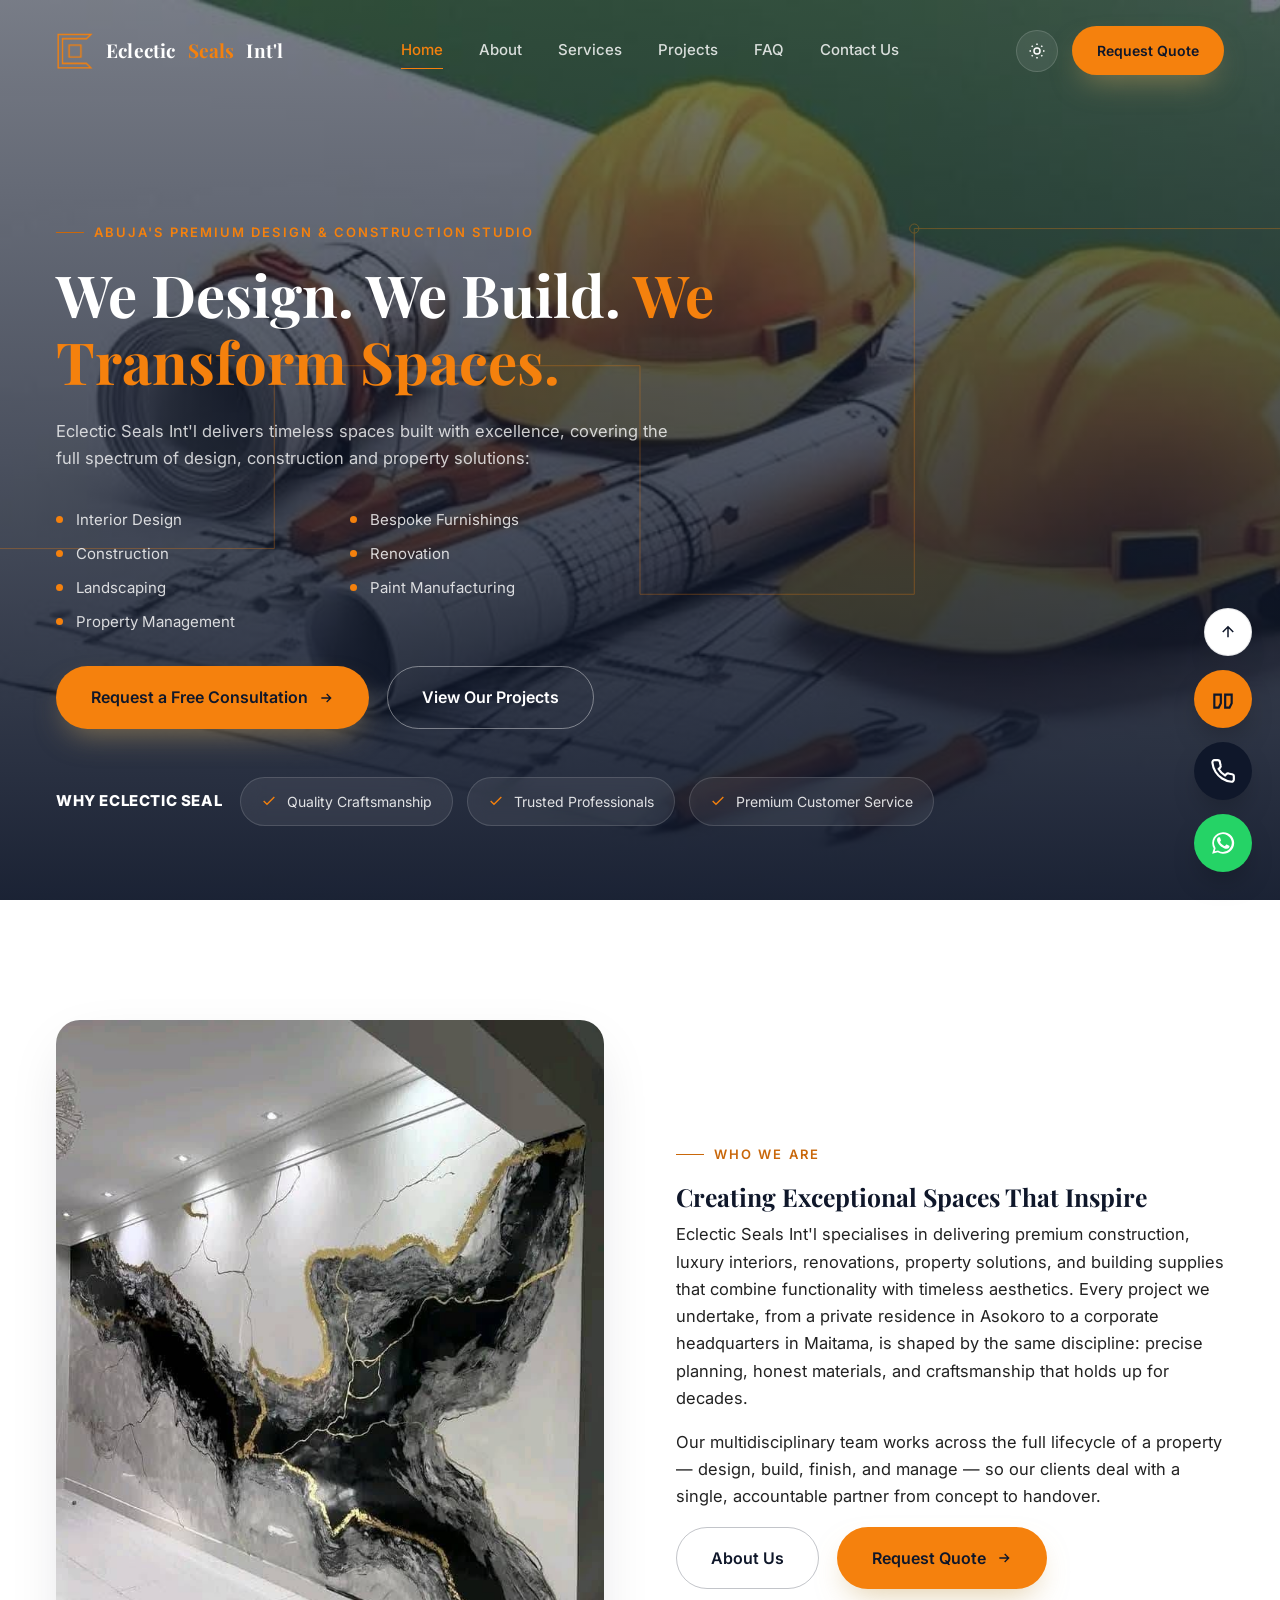
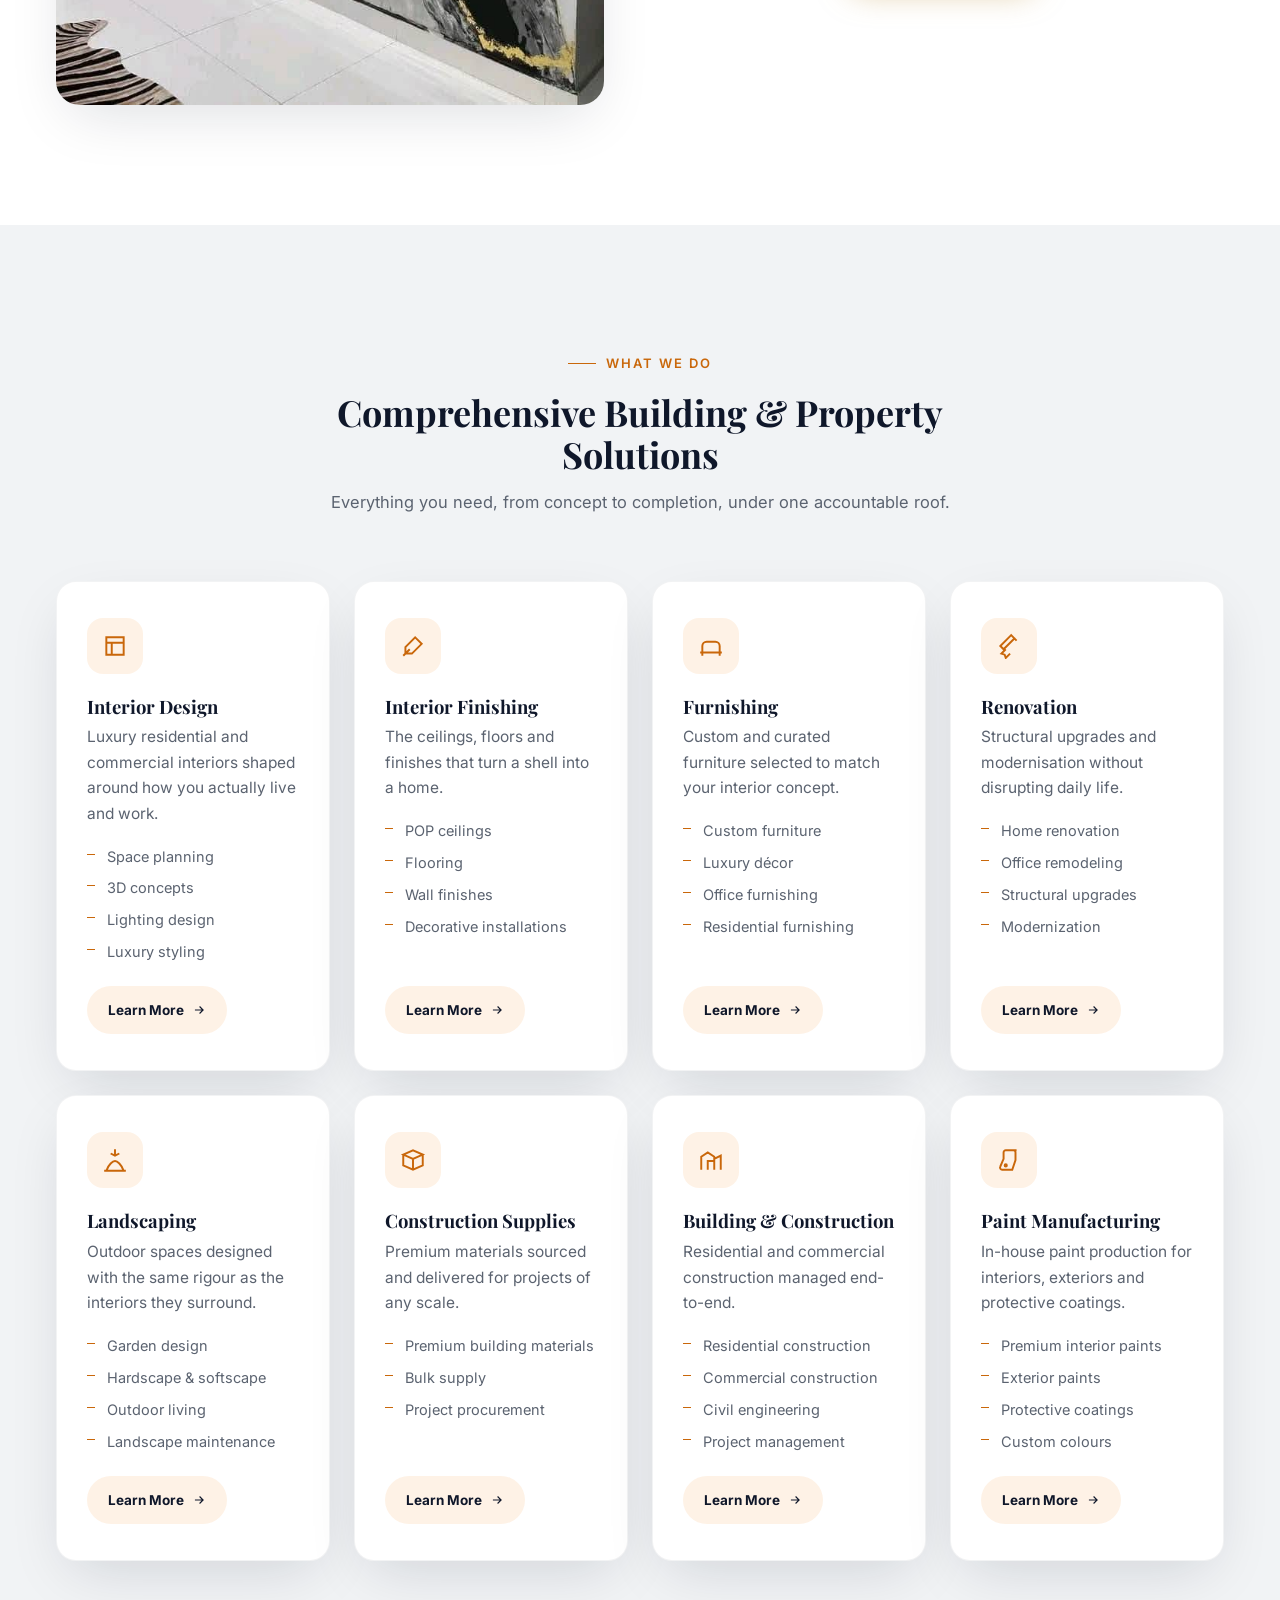
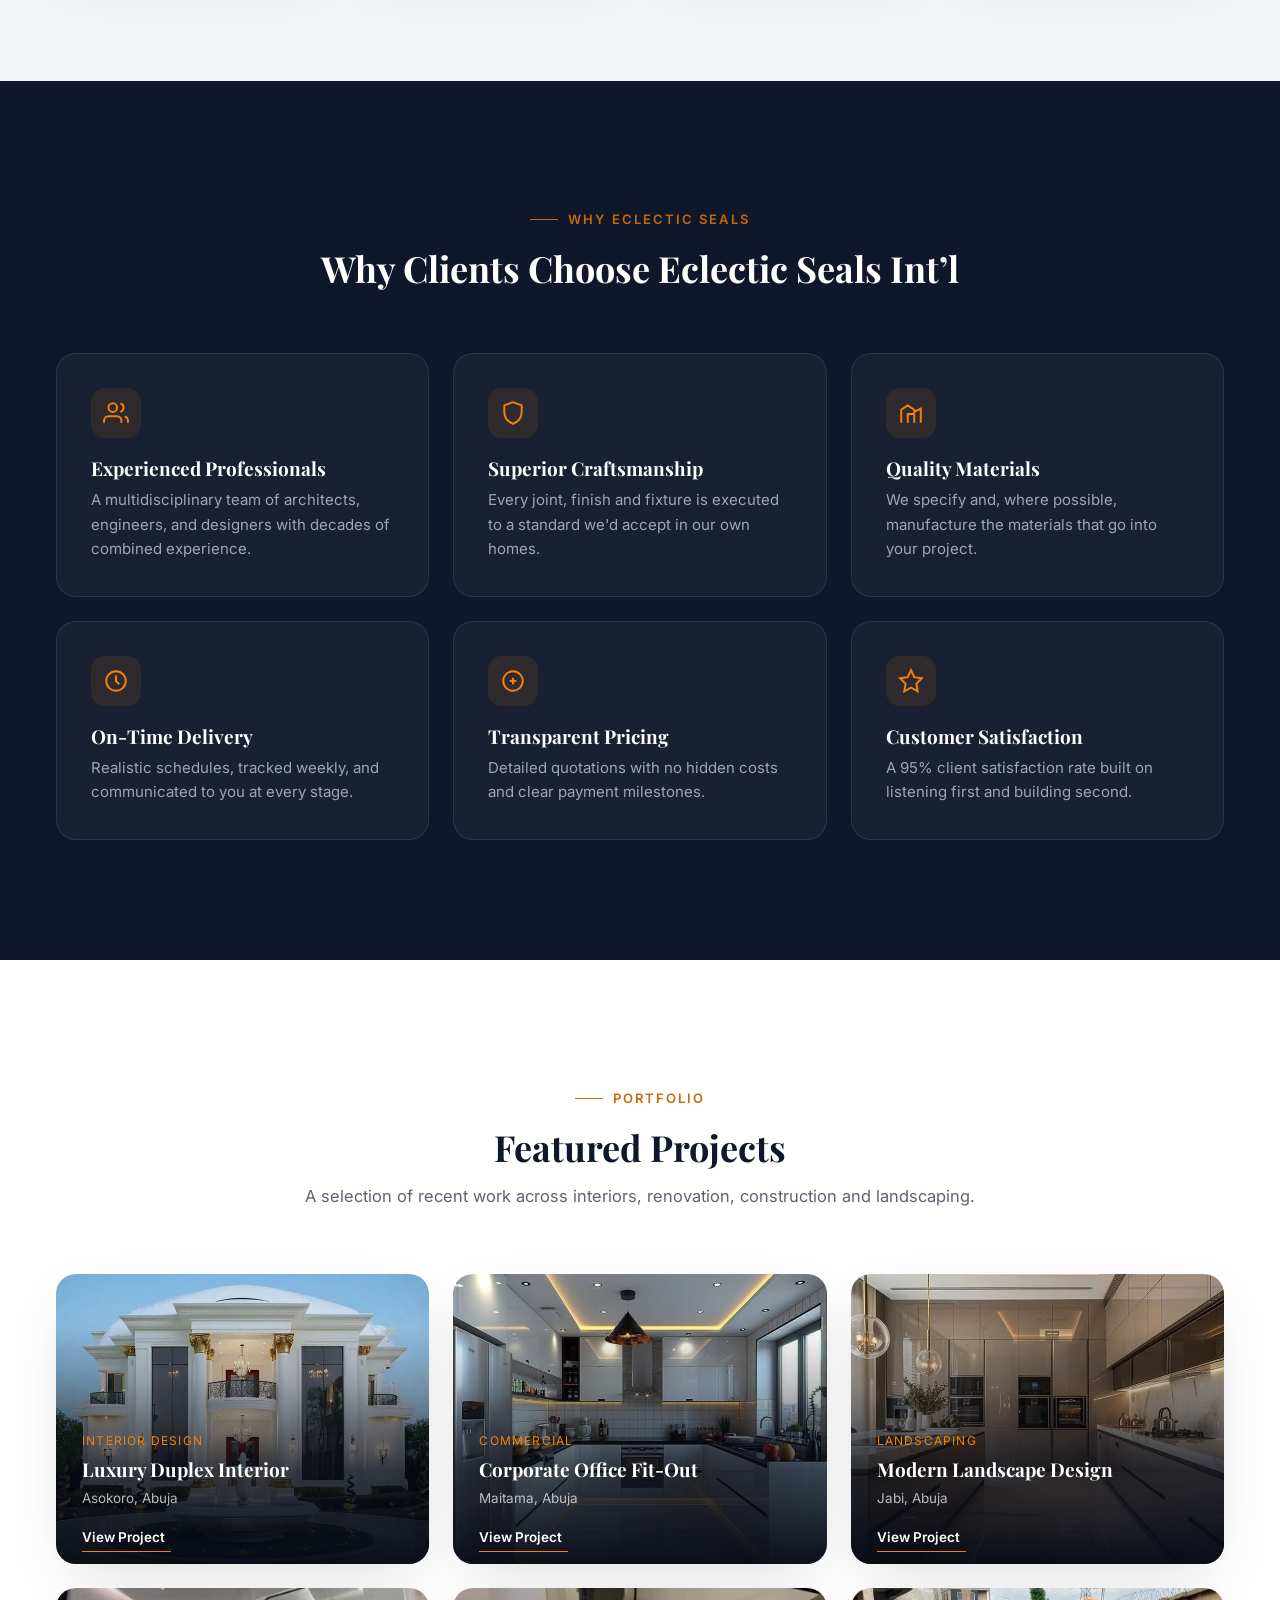
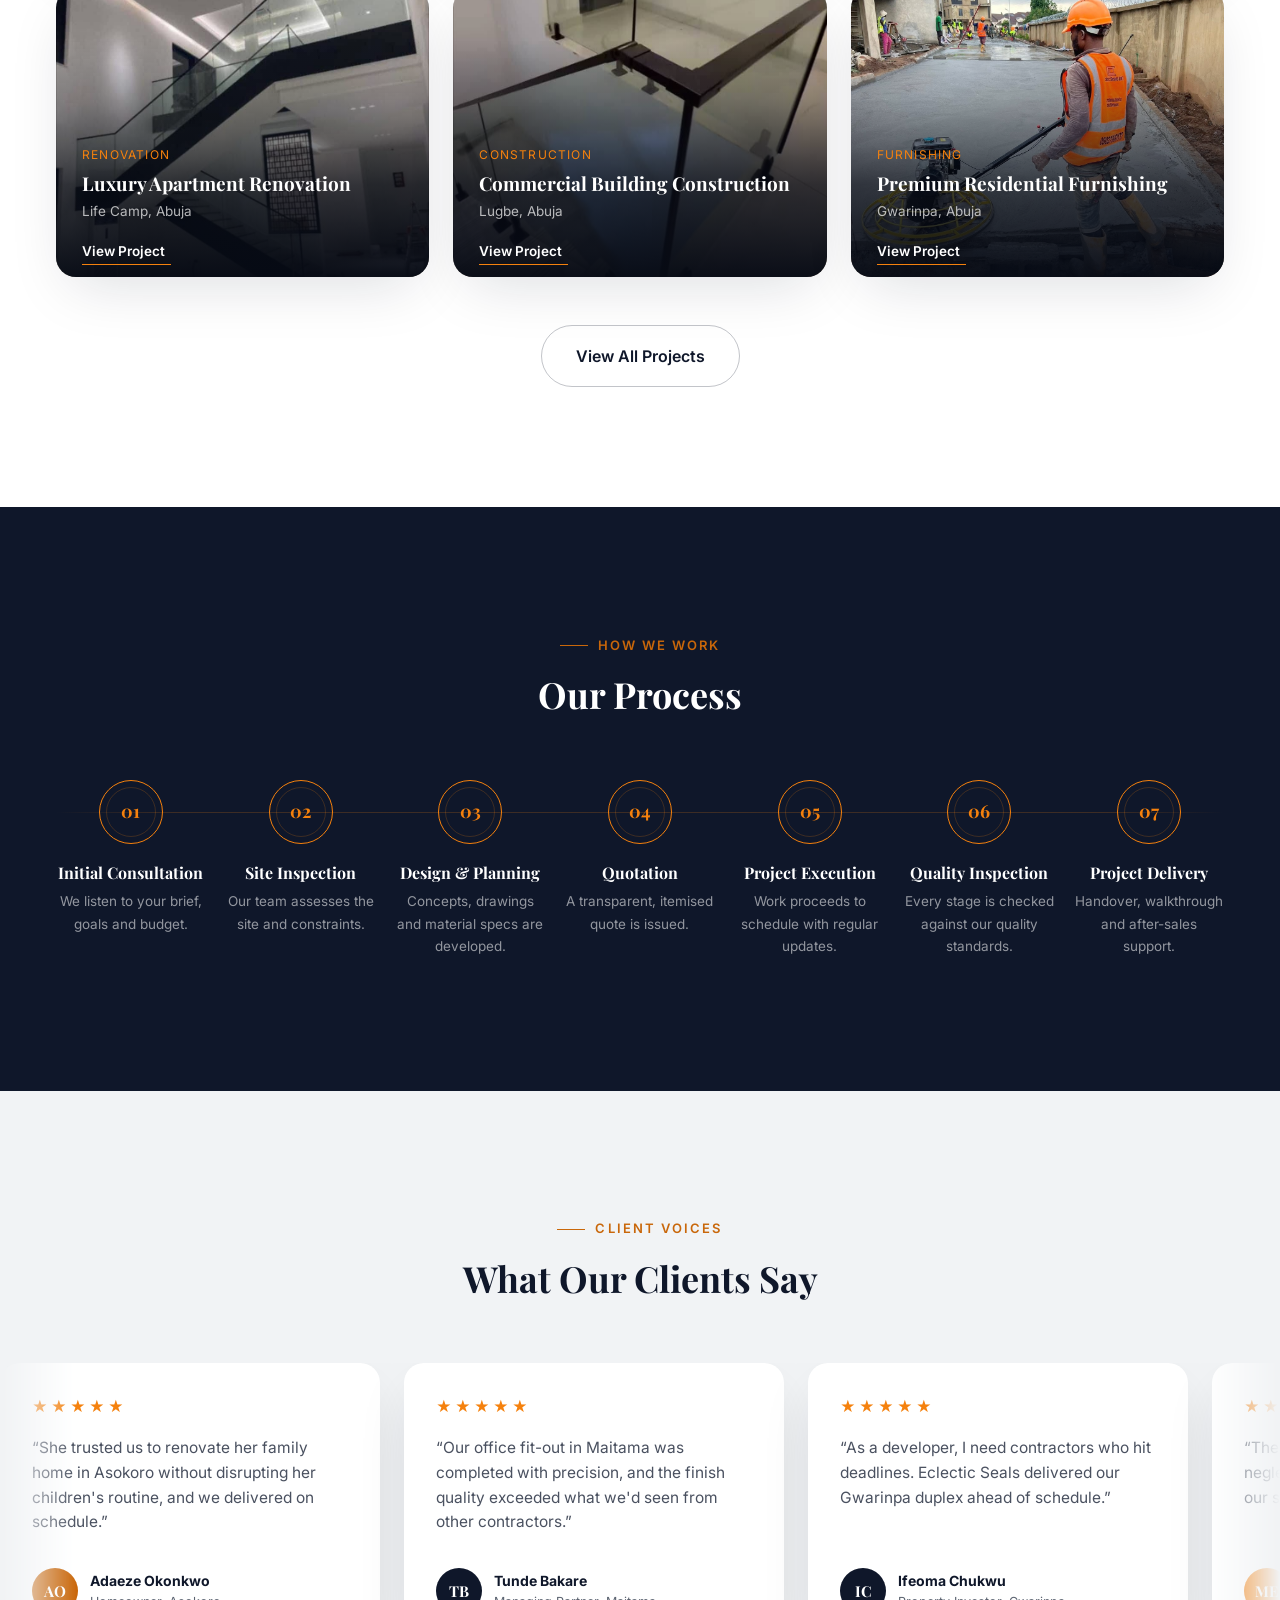
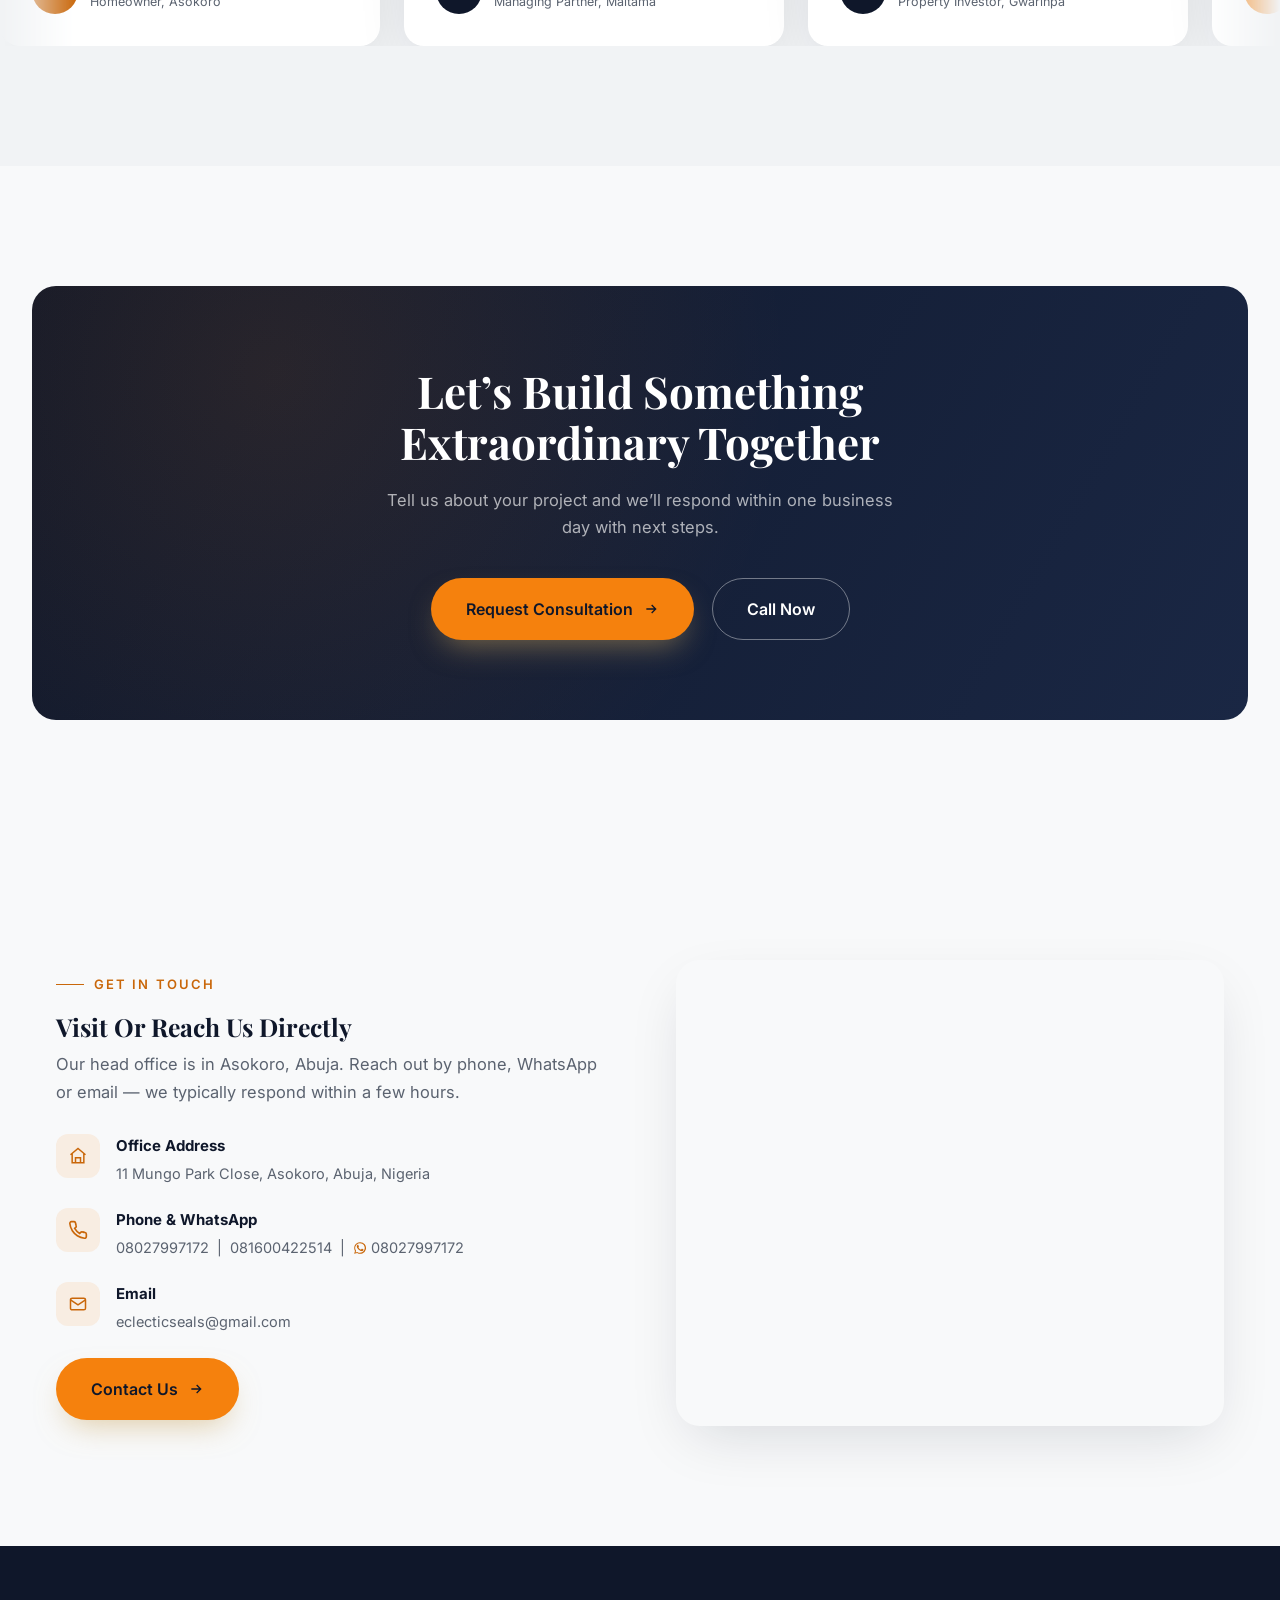
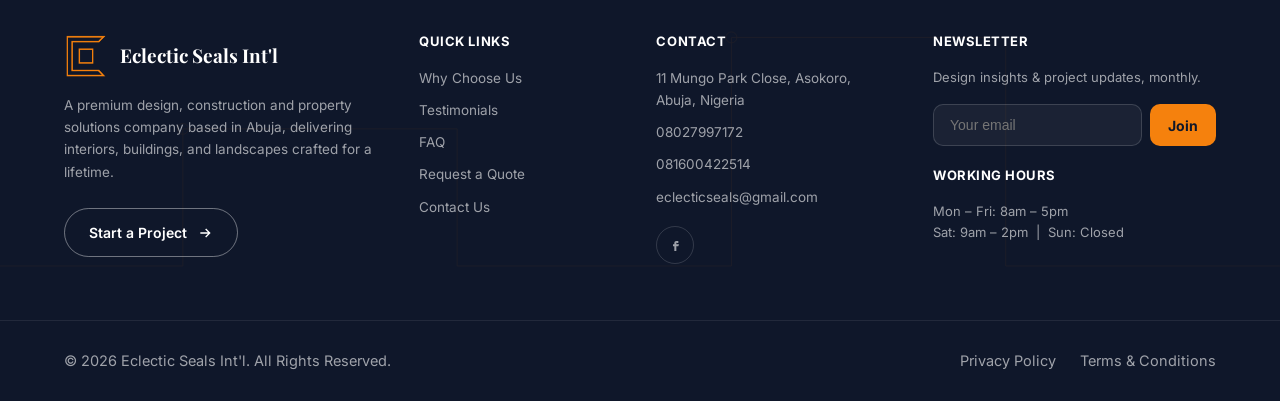
==== commit 538c6aac: "Add files via upload" ====
--- a/index.html
+++ b/index.html
@@ -204,8 +204,13 @@
 .hero h1{ color: var(--white); font-size: clamp(34px, 4.6vw, 58px); max-width: 720px; font-weight:700; }
 .hero h1 em{ font-style: normal; color: var(--gold); }
 .hero p.lead{ max-width: 620px; font-size: 16.5px; color: rgba(255,255,255,0.78); margin-bottom: 36px; }
-.hero-badges{ display:flex; flex-wrap:wrap; gap:14px; margin-top: 48px; }
+.hero-badges{ display:flex; flex-wrap:wrap; align-items:center; gap:14px; margin-top: 48px; }
 .hero-badge{ display:flex; align-items:center; gap:10px; padding: 12px 20px; border-radius: 100px; background: rgba(255,255,255,0.07); border: 1px solid rgba(255,255,255,0.14); backdrop-filter: blur(10px); font-size: 14px; color: rgba(255,255,255,0.85); }
+.hero-badges-label{ font-weight:800; color: var(--white); font-size:15px; letter-spacing:0.04em; text-transform:uppercase; margin-right:4px; }
+.hero-list{ list-style:none; display:grid; grid-template-columns: 1fr 1fr; gap:9px 28px; max-width:560px; margin: 0 0 32px; padding:0; }
+.hero-list li{ position:relative; padding-left:20px; color:rgba(255,255,255,0.82); font-size:15px; }
+.hero-list li::before{ content:""; position:absolute; left:0; top:8px; width:7px; height:7px; border-radius:50%; background: var(--gold); }
+@media (max-width: 560px){ .hero-list{ grid-template-columns: 1fr; } }
 .hero-badge svg{ width:16px; height:16px; color: var(--gold); flex-shrink:0; }
 
 .hero--page{ min-height: 68vh; }
@@ -312,6 +317,7 @@
 .testi-card p.quote{ font-family: var(--font-display); font-size: 20px; color: var(--navy); line-height:1.5; margin-bottom: 28px; }
 .testi-person{ display:flex; align-items:center; justify-content:center; gap:14px; }
 .testi-person img{ width:52px; height:52px; border-radius:50%; object-fit:cover; }
+.avatar-initials{ width:52px; height:52px; border-radius:50%; display:flex; align-items:center; justify-content:center; color:#fff; font-family: var(--font-display); font-weight:700; font-size:17px; flex-shrink:0; }
 .testi-person .name{ font-weight:700; color: var(--navy); font-size:15px; }
 .testi-person .role{ font-size:13px; color:#5b6370; }
 .testi-dots{ display:flex; justify-content:center; gap:10px; margin-top: 32px; }
@@ -371,6 +377,7 @@
 .testi-card-mini .quote{ font-size:15.5px; color:#4a5160; line-height:1.6; margin-bottom: 22px; min-height:110px; }
 .testi-card-mini .testi-person{ display:flex; align-items:center; justify-content:flex-start; gap:12px; }
 .testi-card-mini .testi-person img{ width:46px; height:46px; border-radius:50%; object-fit:cover; }
+.testi-card-mini .avatar-initials{ width:46px; height:46px; font-size:15px; }
 .testi-card-mini .testi-person .name{ font-weight:700; color: var(--navy); font-size:14px; }
 .testi-card-mini .testi-person .role{ font-size:12.5px; color:#5b6370; }
 @keyframes testi-scroll{ from{ transform: translateX(0); } to{ transform: translateX(-50%); } }
@@ -587,6 +594,7 @@
 <a href="/about" class="">About</a>
 <a href="/services" class="">Services</a>
 <a href="/projects" class="">Projects</a>
+<a href="/faq" class="">FAQ</a>
 <a href="/contact" class="">Contact Us</a>
 
     </div>
@@ -598,7 +606,7 @@
   </div>
 </nav>
 <div class="mobile-menu">
-  <a href="/">Home</a><a href="/about">About</a><a href="/services">Services</a><a href="/projects">Projects</a><a href="/contact">Contact Us</a><a href="/why-us">Why Choose Us</a><a href="/testimonials">Testimonials</a><a href="/faq">FAQ</a><a href="/request-quote">Request a Quote</a>
+  <a href="/">Home</a><a href="/about">About</a><a href="/services">Services</a><a href="/projects">Projects</a><a href="/faq">FAQ</a><a href="/contact">Contact Us</a><a href="/why-us">Why Choose Us</a><a href="/testimonials">Testimonials</a><a href="/request-quote">Request a Quote</a>
 </div>
 <header class="hero">
   <div class="hero-bg" style="background-image:url('[data-uri]');"></div>
@@ -611,12 +619,13 @@
     
     <div class="eyebrow" style="color:#F5810D;">Abuja's Premium Design &amp; Construction Studio</div>
     <h1>We Design. We Build. <em>We Transform Spaces.</em></h1>
-    <p class="lead">From luxury interior design and bespoke furnishings to large-scale construction, renovation, landscaping, paint manufacturing, and property management, Eclectic Seals Int'l delivers timeless spaces built with excellence.</p>
+    <p class="lead">Eclectic Seals Int'l delivers timeless spaces built with excellence, covering the full spectrum of design, construction and property solutions:</p>
+    <ul class="hero-list"><li>Interior Design</li><li>Bespoke Furnishings</li><li>Construction</li><li>Renovation</li><li>Landscaping</li><li>Paint Manufacturing</li><li>Property Management</li></ul>
     <div class="btn-group">
       <a href="/request-quote" class="btn btn-primary">Request a Free Consultation <svg viewBox="0 0 24 24" fill="none" stroke="currentColor" stroke-width="2"><path d="M5 12h14M13 6l6 6-6 6"/></svg></a>
       <a href="/projects" class="btn btn-outline">View Our Projects</a>
     </div>
-    <div class="hero-badges"><div class="hero-badge"><svg viewBox="0 0 24 24" fill="none" stroke="currentColor" stroke-width="2"><path d="M20 6 9 17l-5-5"/></svg><span>10+ Years of Industry Experience</span></div><div class="hero-badge"><svg viewBox="0 0 24 24" fill="none" stroke="currentColor" stroke-width="2"><path d="M20 6 9 17l-5-5"/></svg><span>Quality Craftsmanship</span></div><div class="hero-badge"><svg viewBox="0 0 24 24" fill="none" stroke="currentColor" stroke-width="2"><path d="M20 6 9 17l-5-5"/></svg><span>Trusted Professionals</span></div><div class="hero-badge"><svg viewBox="0 0 24 24" fill="none" stroke="currentColor" stroke-width="2"><path d="M20 6 9 17l-5-5"/></svg><span>Premium Customer Service</span></div></div>
+    <div class="hero-badges"><div class="hero-badges-label">Why Eclectic Seal</div><div class="hero-badge"><svg viewBox="0 0 24 24" fill="none" stroke="currentColor" stroke-width="2"><path d="M20 6 9 17l-5-5"/></svg><span>Quality Craftsmanship</span></div><div class="hero-badge"><svg viewBox="0 0 24 24" fill="none" stroke="currentColor" stroke-width="2"><path d="M20 6 9 17l-5-5"/></svg><span>Trusted Professionals</span></div><div class="hero-badge"><svg viewBox="0 0 24 24" fill="none" stroke="currentColor" stroke-width="2"><path d="M20 6 9 17l-5-5"/></svg><span>Premium Customer Service</span></div></div>
   </div>
 </header>
 <section class="section" id="main">
@@ -735,51 +744,51 @@
     </div></div><div class="text-center" style="margin-top:48px;"><a href="/projects" class="btn btn-outline-dark">View All Projects</a></div></div></section><section class="section section--dark"><div class="container"><div class="section-head center"><div class="eyebrow" style="justify-content:center;">How We Work</div><h2>Our Process</h2></div><div class="process-track"><div class="process-step reveal-scale" style="--i:1"><div class="seal"><span>01</span></div><h4>Initial Consultation</h4><p>We listen to your brief, goals and budget.</p></div><div class="process-step reveal-scale" style="--i:2"><div class="seal"><span>02</span></div><h4>Site Inspection</h4><p>Our team assesses the site and constraints.</p></div><div class="process-step reveal-scale" style="--i:3"><div class="seal"><span>03</span></div><h4>Design &amp; Planning</h4><p>Concepts, drawings and material specs are developed.</p></div><div class="process-step reveal-scale" style="--i:4"><div class="seal"><span>04</span></div><h4>Quotation</h4><p>A transparent, itemised quote is issued.</p></div><div class="process-step reveal-scale" style="--i:5"><div class="seal"><span>05</span></div><h4>Project Execution</h4><p>Work proceeds to schedule with regular updates.</p></div><div class="process-step reveal-scale" style="--i:6"><div class="seal"><span>06</span></div><h4>Quality Inspection</h4><p>Every stage is checked against our quality standards.</p></div><div class="process-step reveal-scale" style="--i:7"><div class="seal"><span>07</span></div><h4>Project Delivery</h4><p>Handover, walkthrough and after-sales support.</p></div></div></div></section><section class="section section--light"><div class="container"><div class="section-head center"><div class="eyebrow" style="justify-content:center;">Client Voices</div><h2>What Our Clients Say</h2></div></div><div class="testi-marquee"><div class="testi-track-marquee"><div class="testi-card-mini">
       <div class="stars">&starf;&starf;&starf;&starf;&starf;</div>
       <p class="quote">&ldquo;She trusted us to renovate her family home in Asokoro without disrupting her children's routine, and we delivered on schedule.&rdquo;</p>
-      <div class="testi-person"><img src="https://images.unsplash.com/photo-1580489944761-15a19d654956?q=80&w=200&auto=format&fit=crop" alt="Adaeze Okonkwo" loading="lazy"><div><div class="name">Adaeze Okonkwo</div><div class="role">Homeowner, Asokoro</div></div></div>
+      <div class="testi-person"><div class="avatar-initials" style="background:#C9670A;">AO</div><div><div class="name">Adaeze Okonkwo</div><div class="role">Homeowner, Asokoro</div></div></div>
     </div><div class="testi-card-mini">
       <div class="stars">&starf;&starf;&starf;&starf;&starf;</div>
       <p class="quote">&ldquo;Our office fit-out in Maitama was completed with precision, and the finish quality exceeded what we'd seen from other contractors.&rdquo;</p>
-      <div class="testi-person"><img src="https://images.unsplash.com/photo-1519085360753-af0119f7cbe7?q=80&w=200&auto=format&fit=crop" alt="Tunde Bakare" loading="lazy"><div><div class="name">Tunde Bakare</div><div class="role">Managing Partner, Maitama</div></div></div>
+      <div class="testi-person"><div class="avatar-initials" style="background:#0F172A;">TB</div><div><div class="name">Tunde Bakare</div><div class="role">Managing Partner, Maitama</div></div></div>
     </div><div class="testi-card-mini">
       <div class="stars">&starf;&starf;&starf;&starf;&starf;</div>
       <p class="quote">&ldquo;As a developer, I need contractors who hit deadlines. Eclectic Seals delivered our Gwarinpa duplex ahead of schedule.&rdquo;</p>
-      <div class="testi-person"><img src="https://images.unsplash.com/photo-1531891437562-4301cf35b7e4?q=80&w=200&auto=format&fit=crop" alt="Ifeoma Chukwu" loading="lazy"><div><div class="name">Ifeoma Chukwu</div><div class="role">Property Investor, Gwarinpa</div></div></div>
+      <div class="testi-person"><div class="avatar-initials" style="background:#0F172A;">IC</div><div><div class="name">Ifeoma Chukwu</div><div class="role">Property Investor, Gwarinpa</div></div></div>
     </div><div class="testi-card-mini">
       <div class="stars">&starf;&starf;&starf;&starf;&starf;</div>
       <p class="quote">&ldquo;The landscaping team transformed a neglected compound in Jabi into a space our staff actually want to spend time in.&rdquo;</p>
-      <div class="testi-person"><img src="https://images.unsplash.com/photo-1500648767791-00dcc994a43e?q=80&w=200&auto=format&fit=crop" alt="Michael Eze" loading="lazy"><div><div class="name">Michael Eze</div><div class="role">Facility Manager, Jabi</div></div></div>
+      <div class="testi-person"><div class="avatar-initials" style="background:#F5810D;">ME</div><div><div class="name">Michael Eze</div><div class="role">Facility Manager, Jabi</div></div></div>
     </div><div class="testi-card-mini">
       <div class="stars">&starf;&starf;&starf;&starf;&starf;</div>
       <p class="quote">&ldquo;From the first consultation to handover, communication was clear and consistent throughout the entire project.&rdquo;</p>
-      <div class="testi-person"><img src="https://images.unsplash.com/photo-1580489944761-15a19d654956?q=80&w=200&auto=format&fit=crop" alt="Kemi Alabi" loading="lazy"><div><div class="name">Kemi Alabi</div><div class="role">Homeowner, Life Camp</div></div></div>
+      <div class="testi-person"><div class="avatar-initials" style="background:#F5810D;">KA</div><div><div class="name">Kemi Alabi</div><div class="role">Homeowner, Life Camp</div></div></div>
     </div><div class="testi-card-mini">
       <div class="stars">&starf;&starf;&starf;&starf;&starf;</div>
       <p class="quote">&ldquo;Our guest floor renovation was handled with minimal disruption to hotel operations, ahead of the busy season.&rdquo;</p>
-      <div class="testi-person"><img src="https://images.unsplash.com/photo-1519085360753-af0119f7cbe7?q=80&w=200&auto=format&fit=crop" alt="David Okorie" loading="lazy"><div><div class="name">David Okorie</div><div class="role">Hotel Owner, Wuse II</div></div></div>
+      <div class="testi-person"><div class="avatar-initials" style="background:#C9670A;">DO</div><div><div class="name">David Okorie</div><div class="role">Hotel Owner, Wuse II</div></div></div>
     </div><div class="testi-card-mini">
       <div class="stars">&starf;&starf;&starf;&starf;&starf;</div>
       <p class="quote">&ldquo;She trusted us to renovate her family home in Asokoro without disrupting her children's routine, and we delivered on schedule.&rdquo;</p>
-      <div class="testi-person"><img src="https://images.unsplash.com/photo-1580489944761-15a19d654956?q=80&w=200&auto=format&fit=crop" alt="Adaeze Okonkwo" loading="lazy"><div><div class="name">Adaeze Okonkwo</div><div class="role">Homeowner, Asokoro</div></div></div>
+      <div class="testi-person"><div class="avatar-initials" style="background:#C9670A;">AO</div><div><div class="name">Adaeze Okonkwo</div><div class="role">Homeowner, Asokoro</div></div></div>
     </div><div class="testi-card-mini">
       <div class="stars">&starf;&starf;&starf;&starf;&starf;</div>
       <p class="quote">&ldquo;Our office fit-out in Maitama was completed with precision, and the finish quality exceeded what we'd seen from other contractors.&rdquo;</p>
-      <div class="testi-person"><img src="https://images.unsplash.com/photo-1519085360753-af0119f7cbe7?q=80&w=200&auto=format&fit=crop" alt="Tunde Bakare" loading="lazy"><div><div class="name">Tunde Bakare</div><div class="role">Managing Partner, Maitama</div></div></div>
+      <div class="testi-person"><div class="avatar-initials" style="background:#0F172A;">TB</div><div><div class="name">Tunde Bakare</div><div class="role">Managing Partner, Maitama</div></div></div>
     </div><div class="testi-card-mini">
       <div class="stars">&starf;&starf;&starf;&starf;&starf;</div>
       <p class="quote">&ldquo;As a developer, I need contractors who hit deadlines. Eclectic Seals delivered our Gwarinpa duplex ahead of schedule.&rdquo;</p>
-      <div class="testi-person"><img src="https://images.unsplash.com/photo-1531891437562-4301cf35b7e4?q=80&w=200&auto=format&fit=crop" alt="Ifeoma Chukwu" loading="lazy"><div><div class="name">Ifeoma Chukwu</div><div class="role">Property Investor, Gwarinpa</div></div></div>
+      <div class="testi-person"><div class="avatar-initials" style="background:#0F172A;">IC</div><div><div class="name">Ifeoma Chukwu</div><div class="role">Property Investor, Gwarinpa</div></div></div>
     </div><div class="testi-card-mini">
       <div class="stars">&starf;&starf;&starf;&starf;&starf;</div>
       <p class="quote">&ldquo;The landscaping team transformed a neglected compound in Jabi into a space our staff actually want to spend time in.&rdquo;</p>
-      <div class="testi-person"><img src="https://images.unsplash.com/photo-1500648767791-00dcc994a43e?q=80&w=200&auto=format&fit=crop" alt="Michael Eze" loading="lazy"><div><div class="name">Michael Eze</div><div class="role">Facility Manager, Jabi</div></div></div>
+      <div class="testi-person"><div class="avatar-initials" style="background:#F5810D;">ME</div><div><div class="name">Michael Eze</div><div class="role">Facility Manager, Jabi</div></div></div>
     </div><div class="testi-card-mini">
       <div class="stars">&starf;&starf;&starf;&starf;&starf;</div>
       <p class="quote">&ldquo;From the first consultation to handover, communication was clear and consistent throughout the entire project.&rdquo;</p>
-      <div class="testi-person"><img src="https://images.unsplash.com/photo-1580489944761-15a19d654956?q=80&w=200&auto=format&fit=crop" alt="Kemi Alabi" loading="lazy"><div><div class="name">Kemi Alabi</div><div class="role">Homeowner, Life Camp</div></div></div>
+      <div class="testi-person"><div class="avatar-initials" style="background:#F5810D;">KA</div><div><div class="name">Kemi Alabi</div><div class="role">Homeowner, Life Camp</div></div></div>
     </div><div class="testi-card-mini">
       <div class="stars">&starf;&starf;&starf;&starf;&starf;</div>
       <p class="quote">&ldquo;Our guest floor renovation was handled with minimal disruption to hotel operations, ahead of the busy season.&rdquo;</p>
-      <div class="testi-person"><img src="https://images.unsplash.com/photo-1519085360753-af0119f7cbe7?q=80&w=200&auto=format&fit=crop" alt="David Okorie" loading="lazy"><div><div class="name">David Okorie</div><div class="role">Hotel Owner, Wuse II</div></div></div>
+      <div class="testi-person"><div class="avatar-initials" style="background:#C9670A;">DO</div><div><div class="name">David Okorie</div><div class="role">Hotel Owner, Wuse II</div></div></div>
     </div></div></div></section><section class="section section--bg">
   <div class="cta-band">
     <h2 class="reveal">Let&rsquo;s Build Something Extraordinary Together</h2>
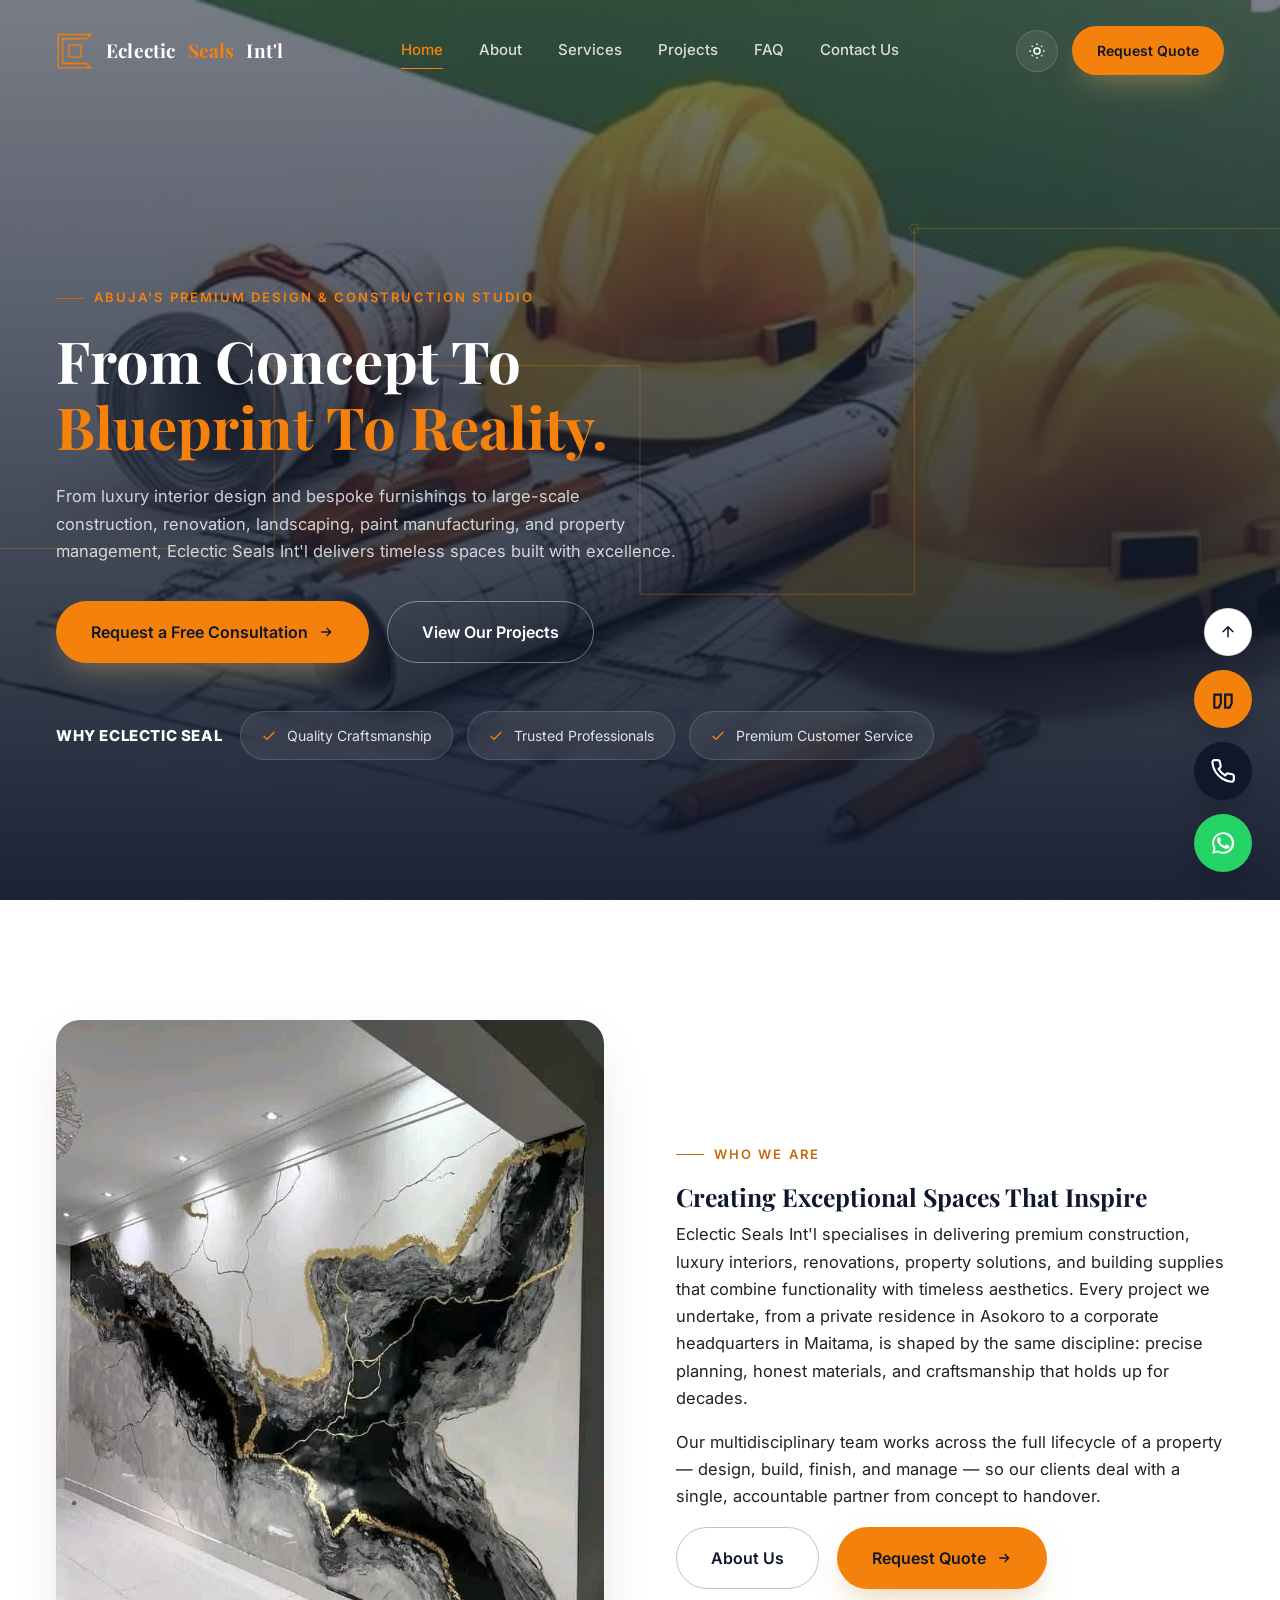
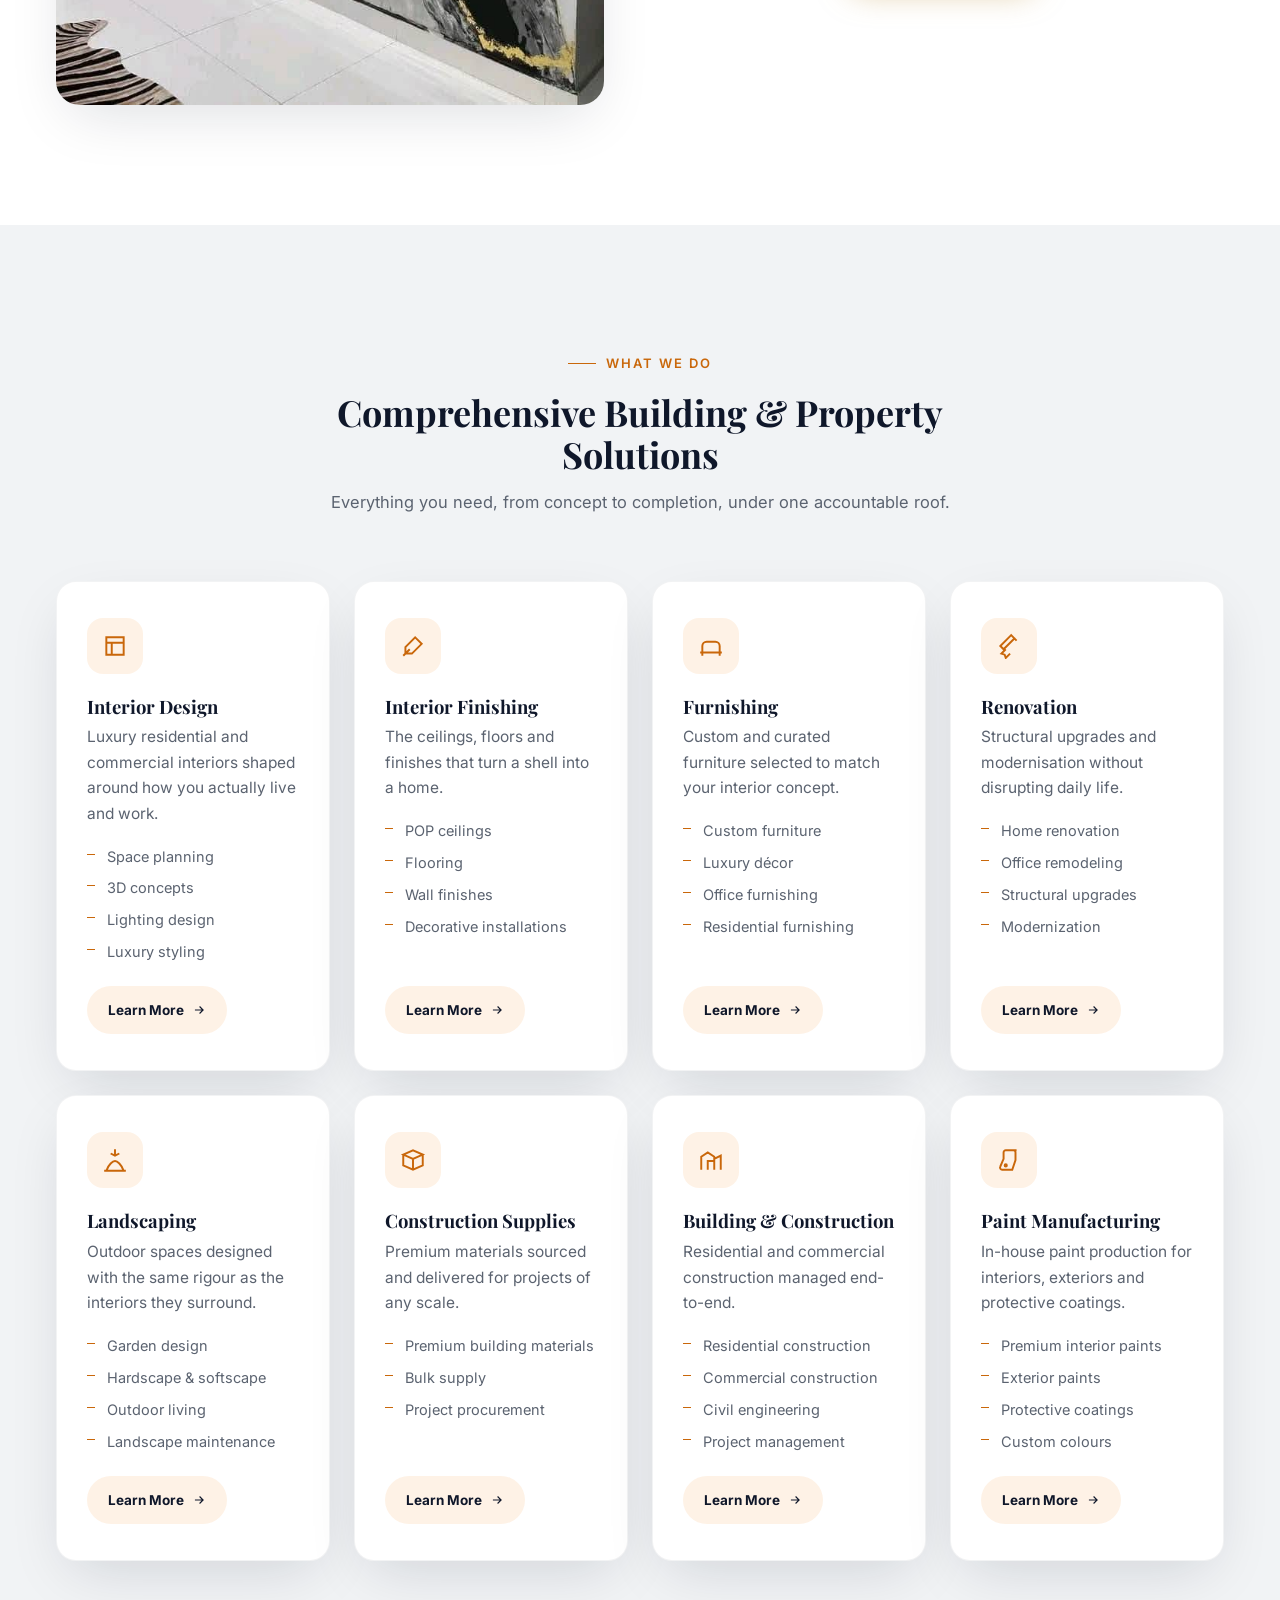
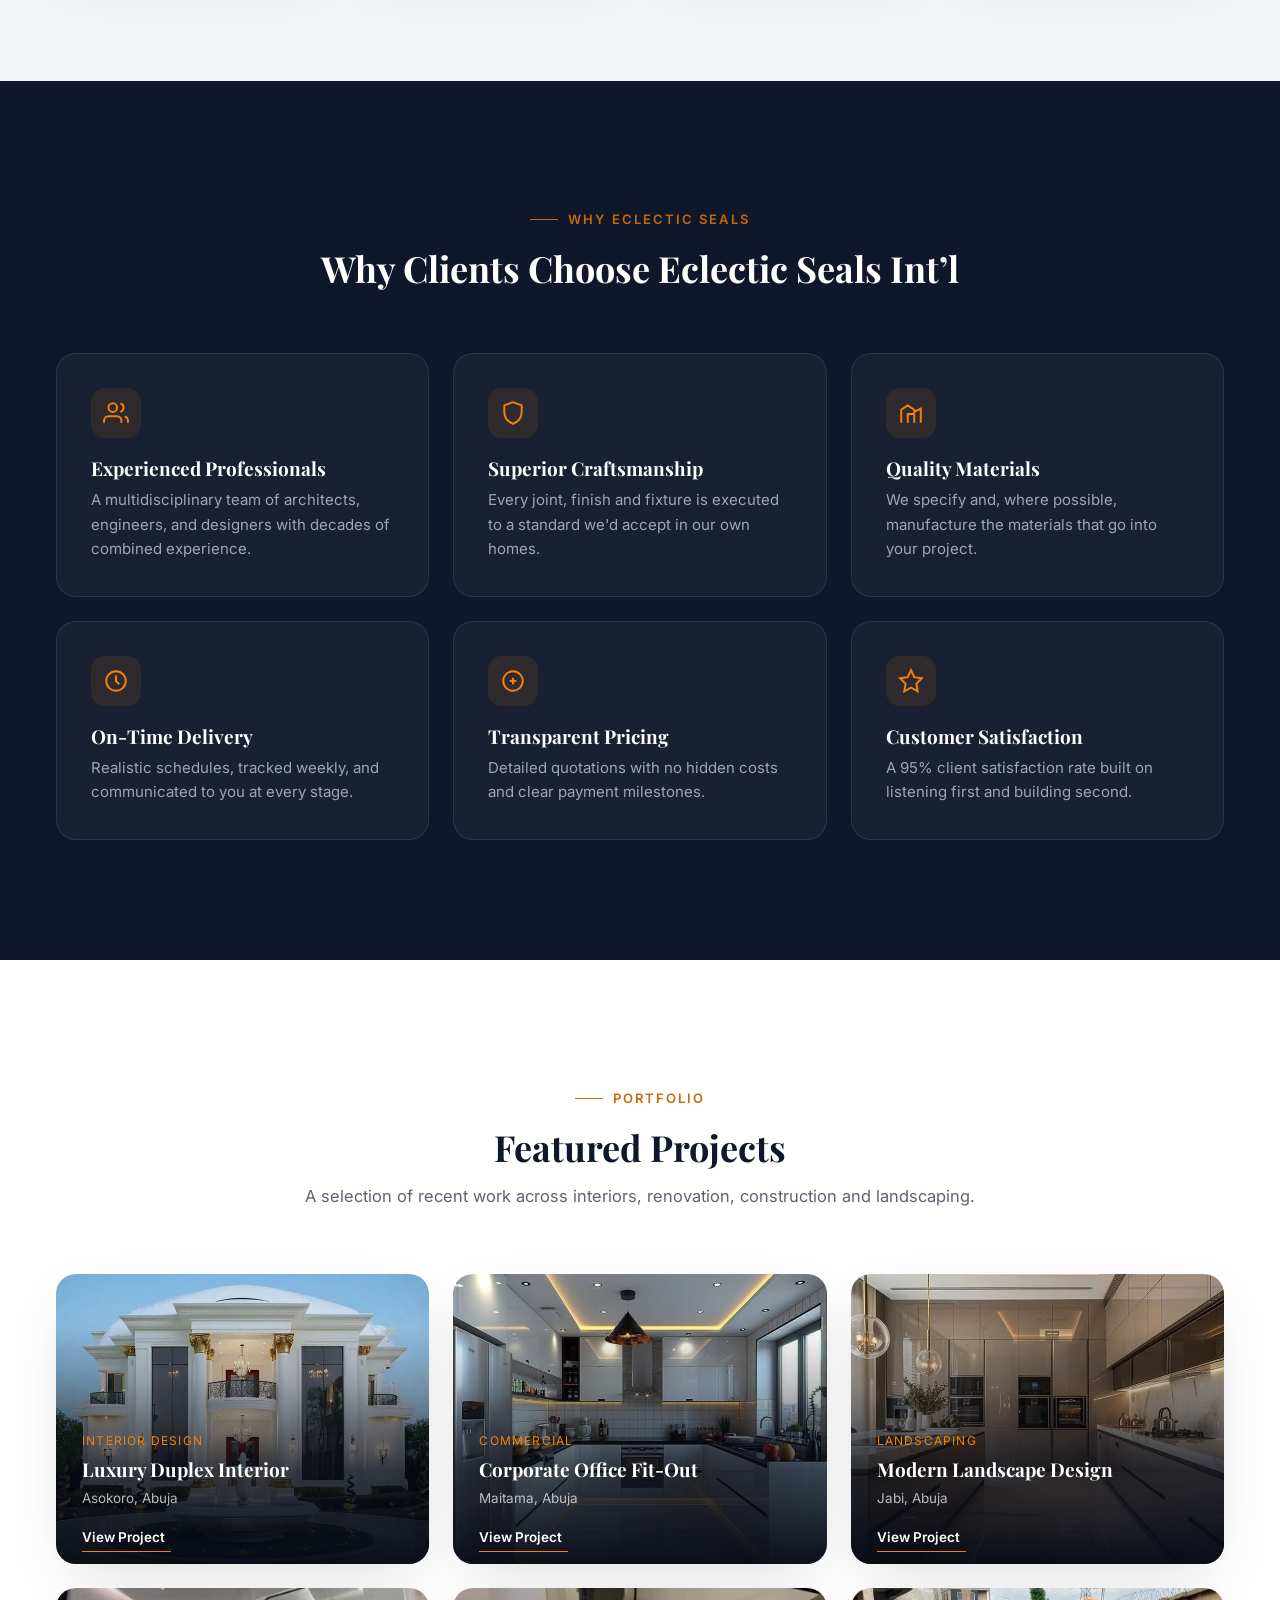
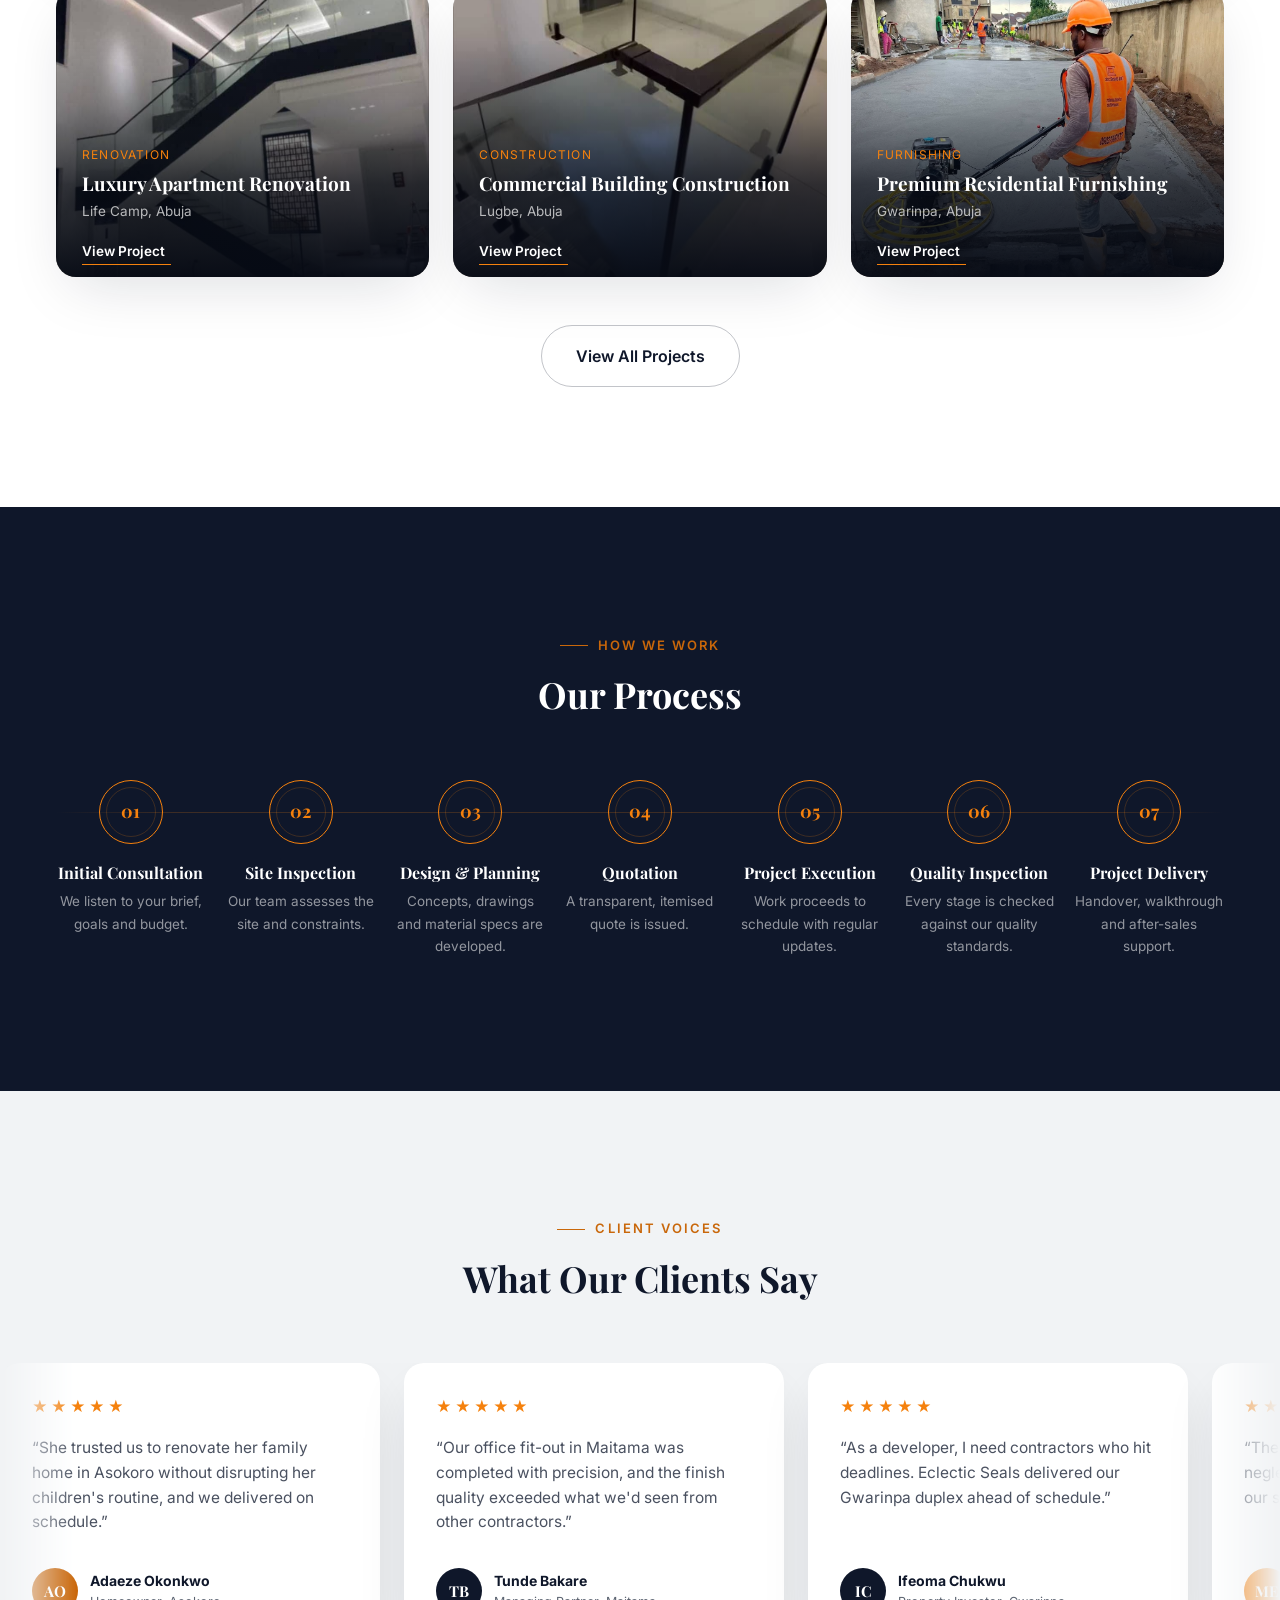
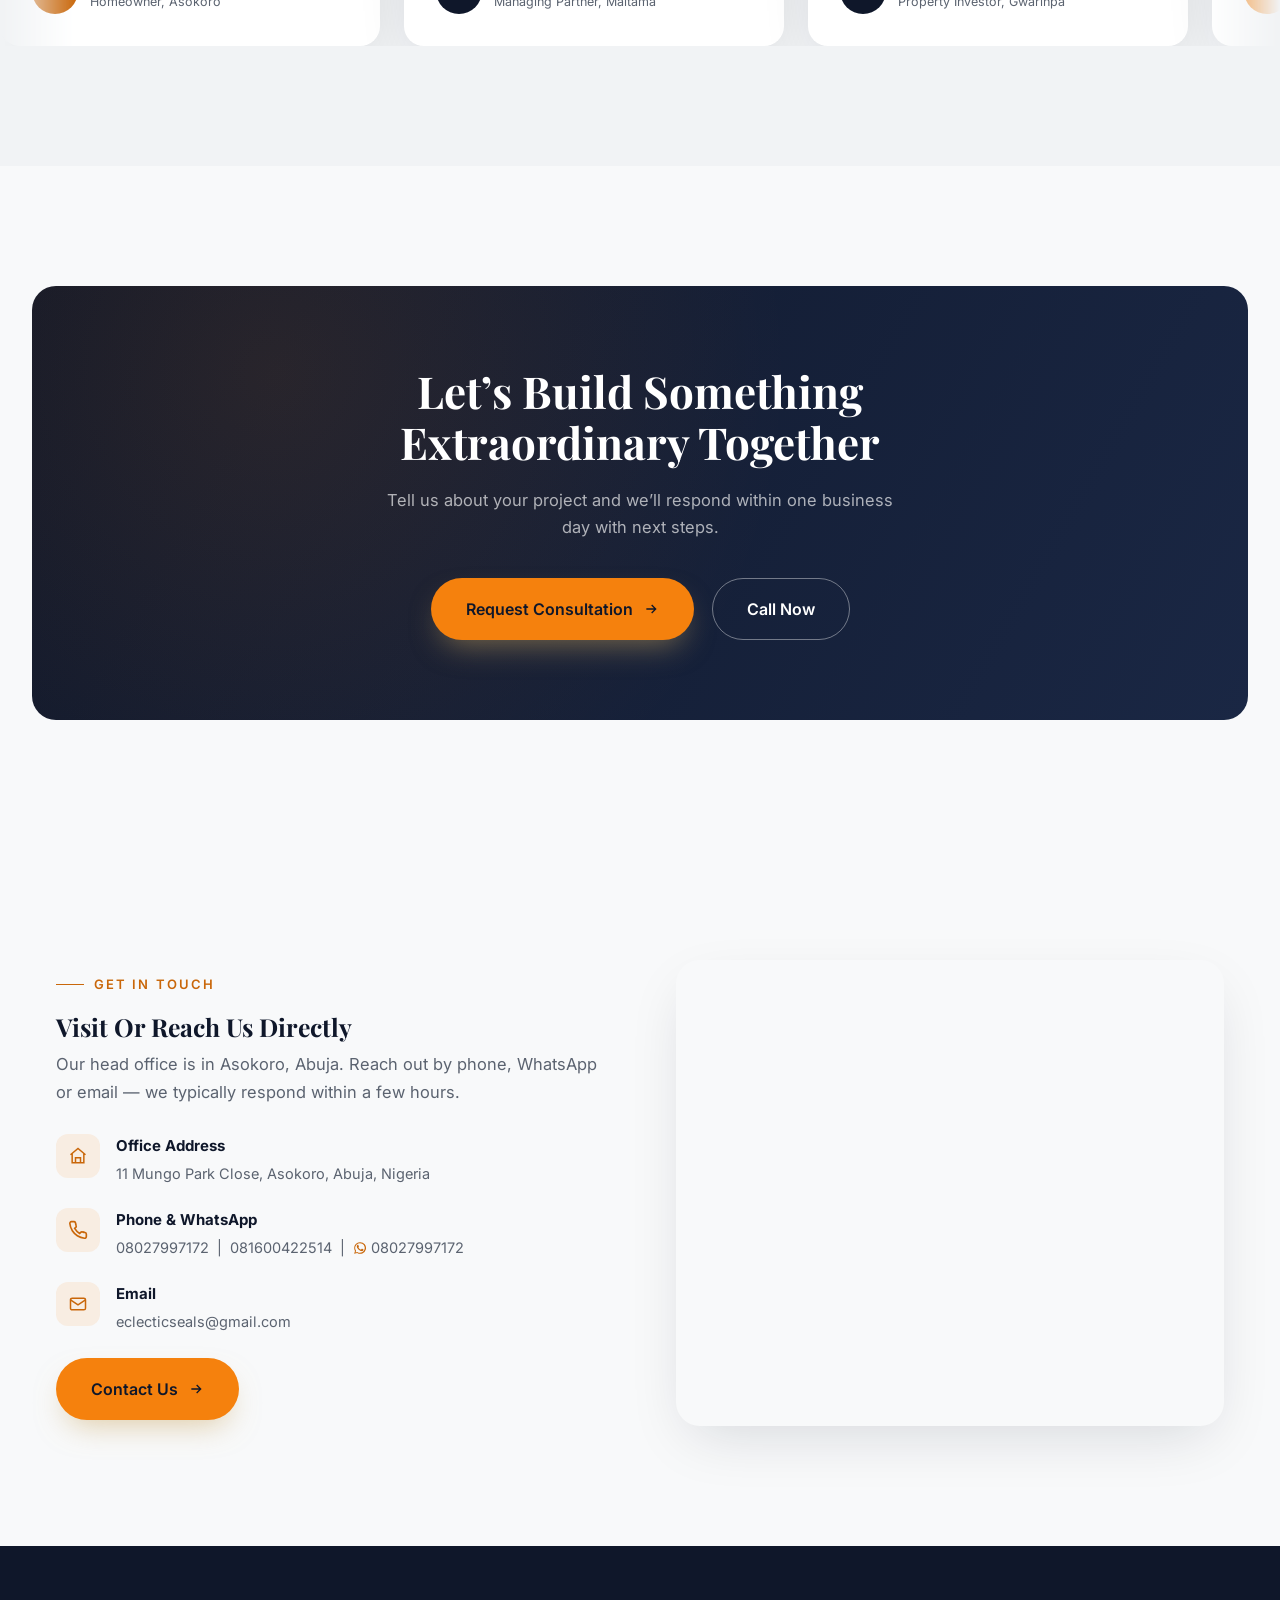
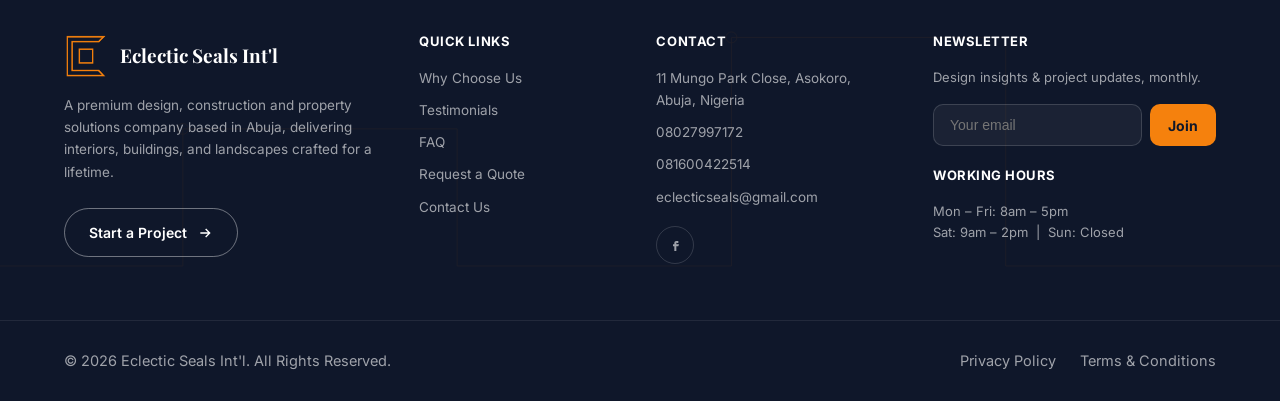
==== commit c6c88dcf: "Add files via upload" ====
--- a/index.html
+++ b/index.html
@@ -618,9 +618,9 @@
   <div class="container hero-content">
     
     <div class="eyebrow" style="color:#F5810D;">Abuja's Premium Design &amp; Construction Studio</div>
-    <h1>We Design. We Build. <em>We Transform Spaces.</em></h1>
-    <p class="lead">Eclectic Seals Int'l delivers timeless spaces built with excellence, covering the full spectrum of design, construction and property solutions:</p>
-    <ul class="hero-list"><li>Interior Design</li><li>Bespoke Furnishings</li><li>Construction</li><li>Renovation</li><li>Landscaping</li><li>Paint Manufacturing</li><li>Property Management</li></ul>
+    <h1>From Concept To <em>Blueprint To Reality.</em></h1>
+    <p class="lead">From luxury interior design and bespoke furnishings to large-scale construction, renovation, landscaping, paint manufacturing, and property management, Eclectic Seals Int'l delivers timeless spaces built with excellence.</p>
+    
     <div class="btn-group">
       <a href="/request-quote" class="btn btn-primary">Request a Free Consultation <svg viewBox="0 0 24 24" fill="none" stroke="currentColor" stroke-width="2"><path d="M5 12h14M13 6l6 6-6 6"/></svg></a>
       <a href="/projects" class="btn btn-outline">View Our Projects</a>
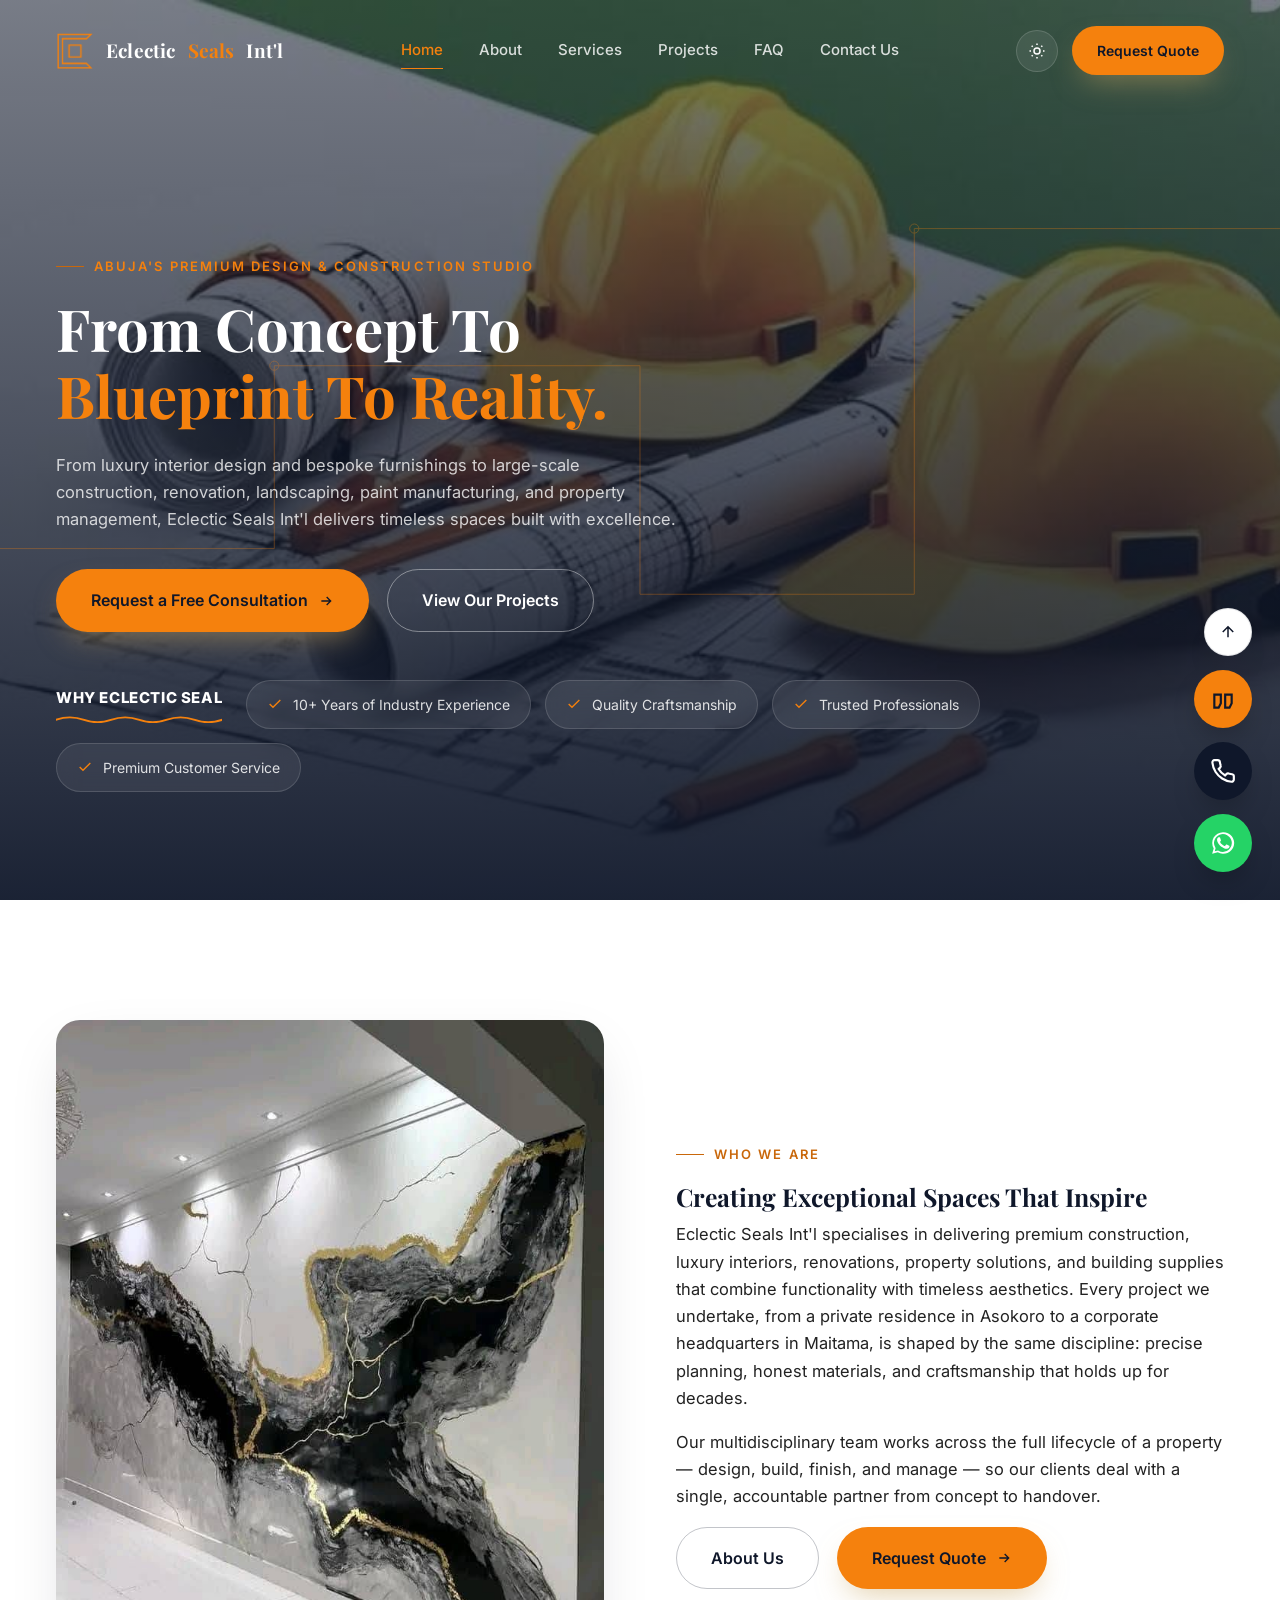
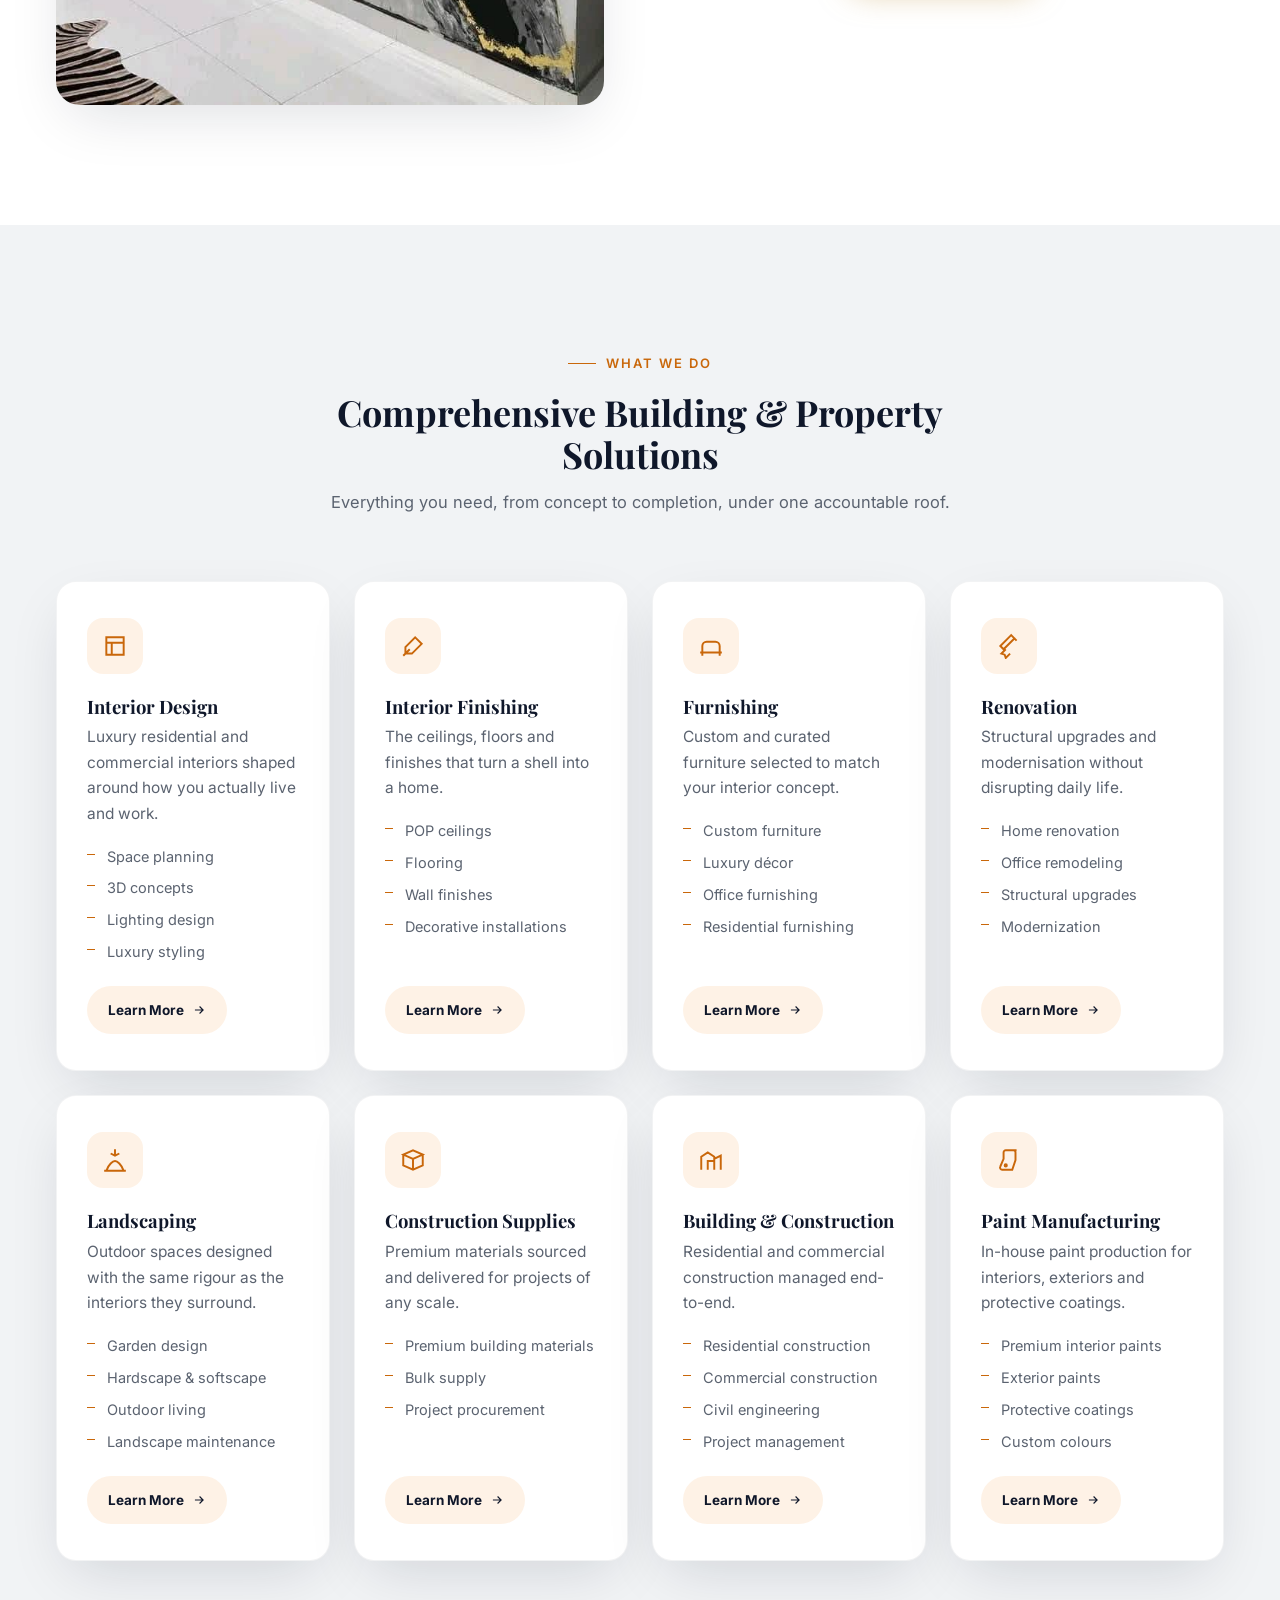
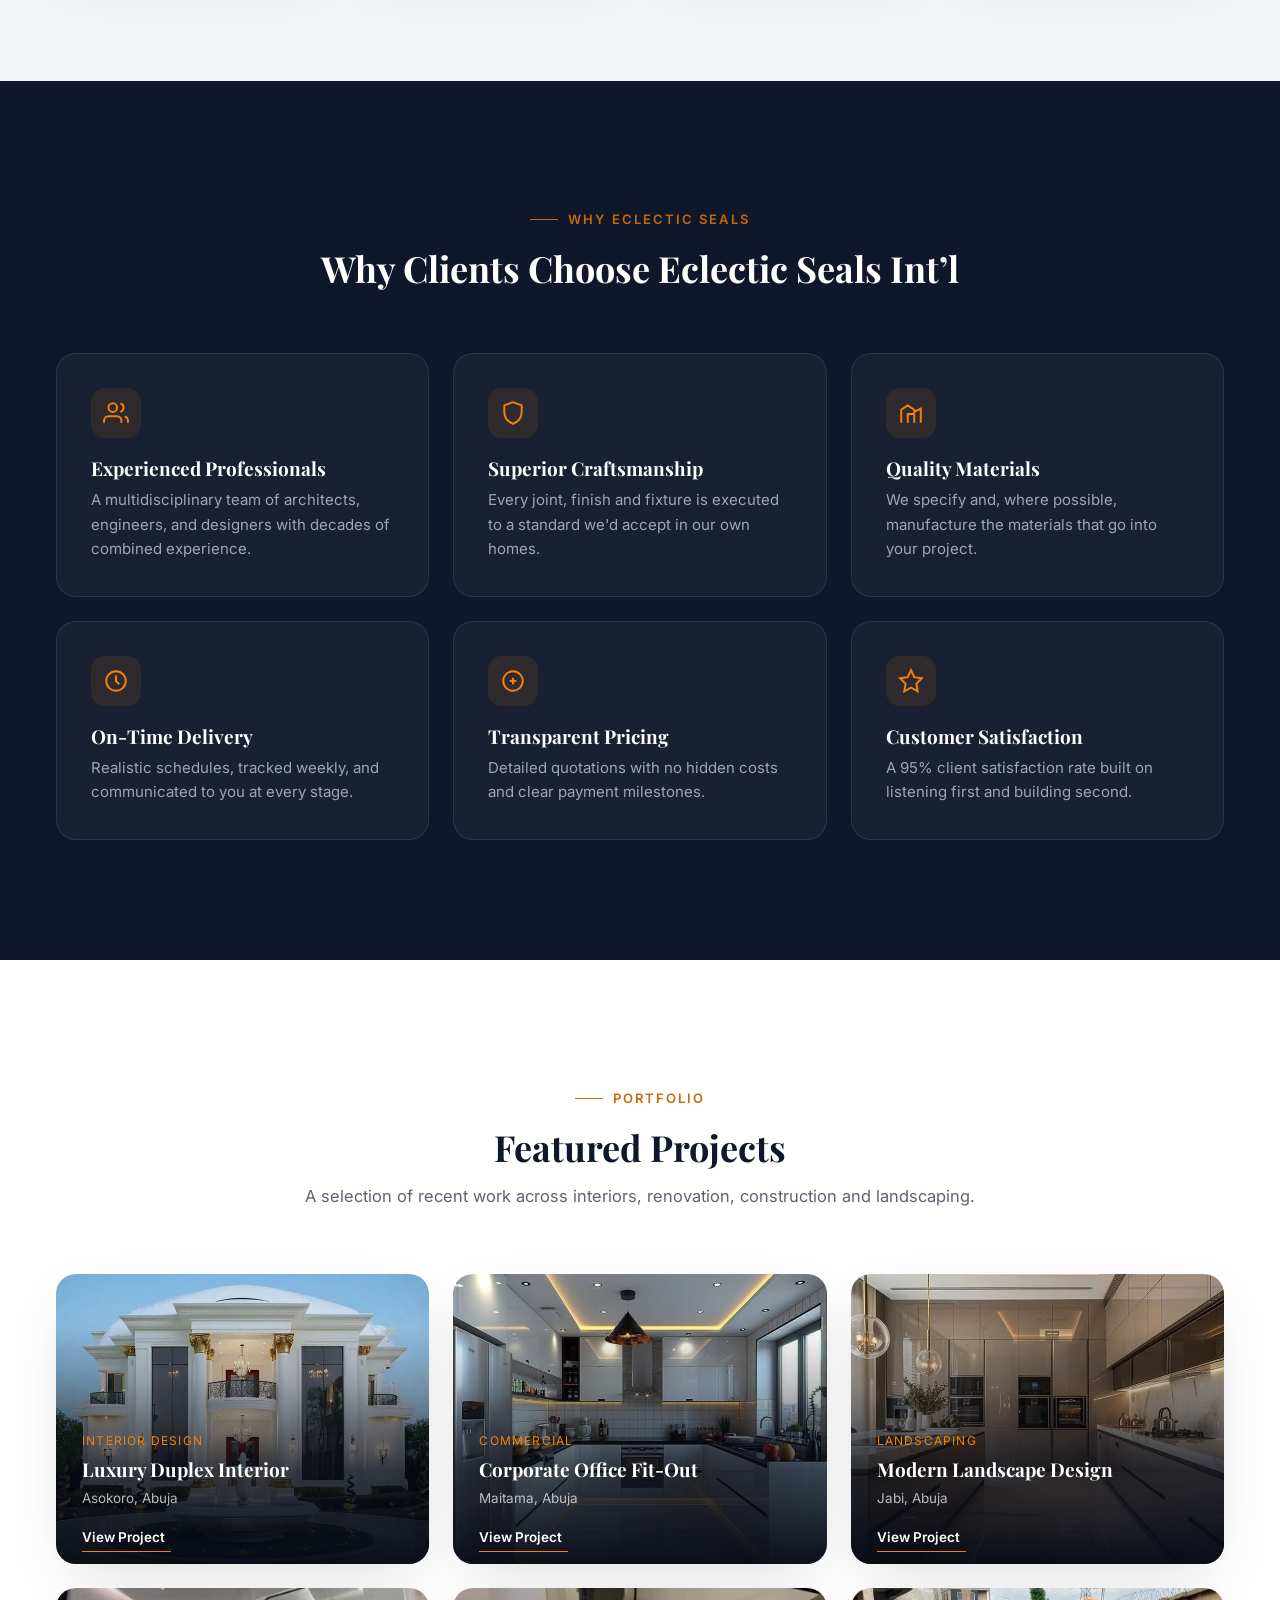
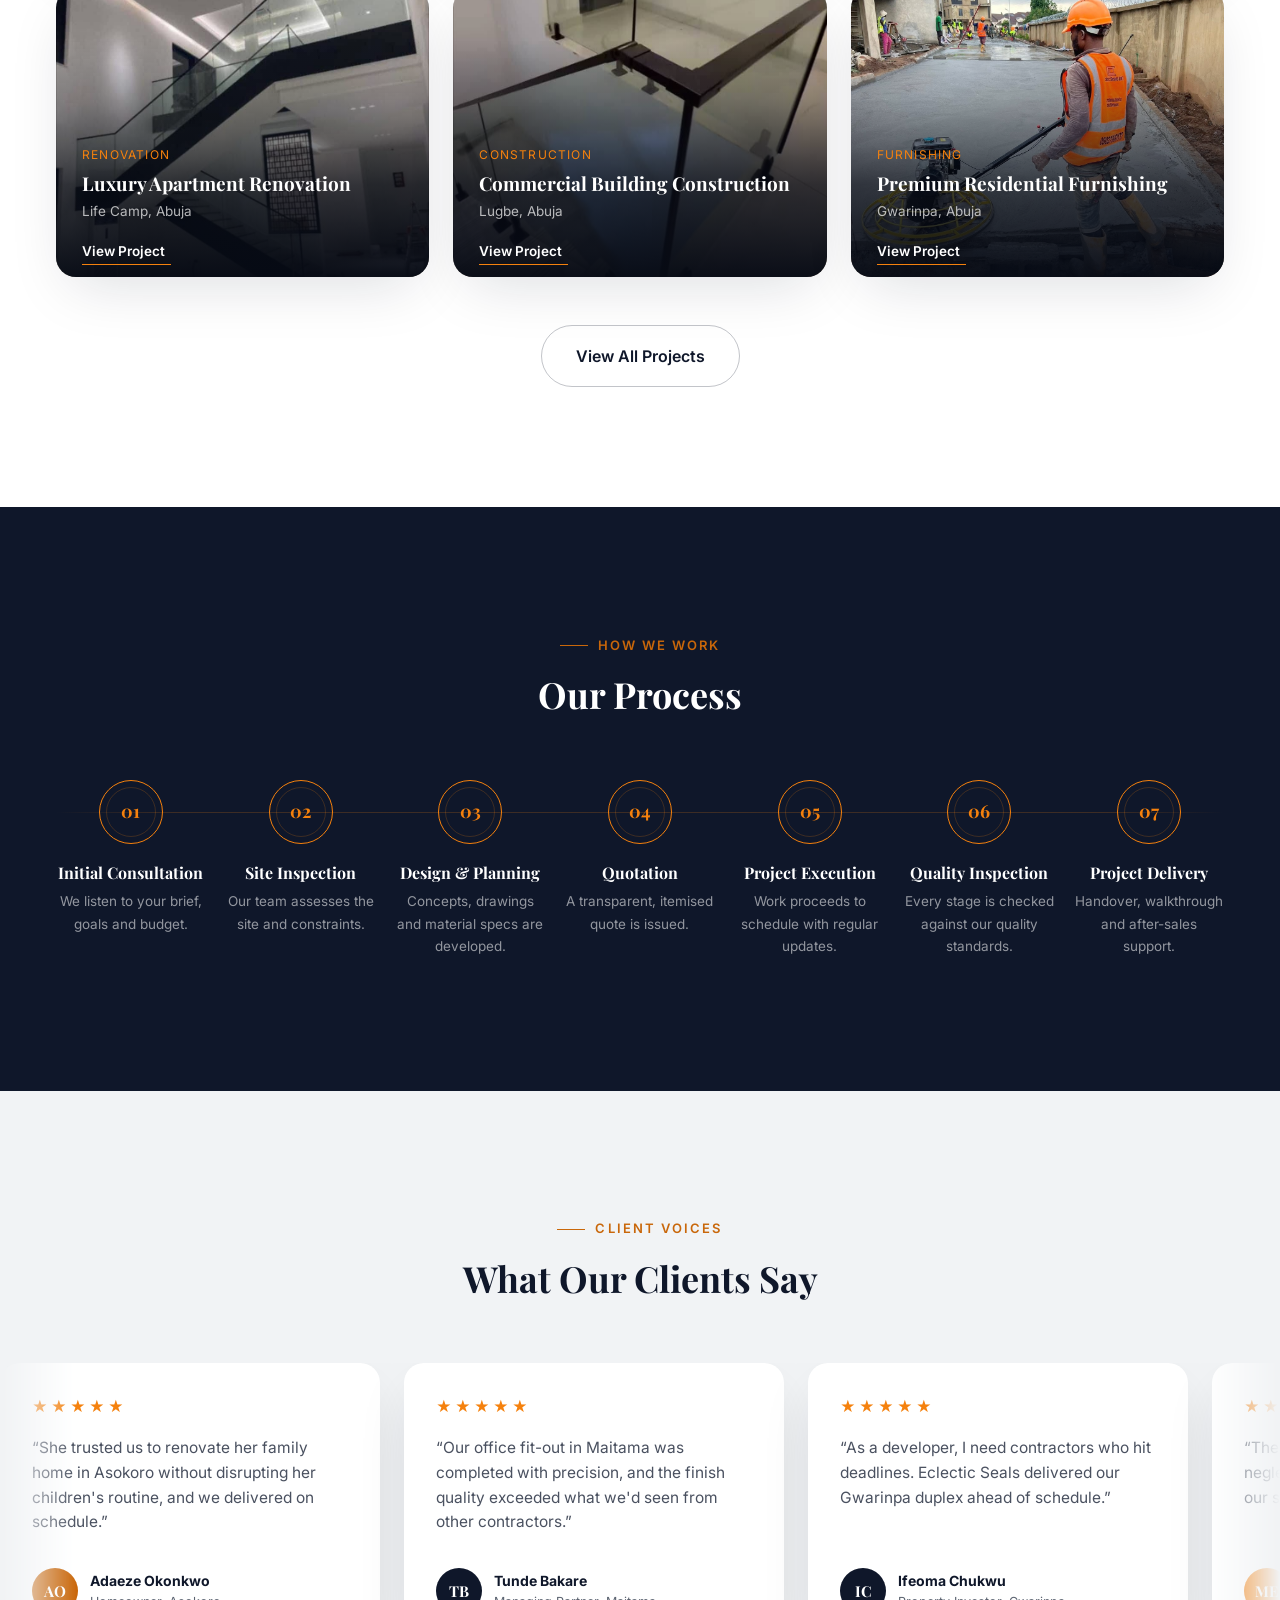
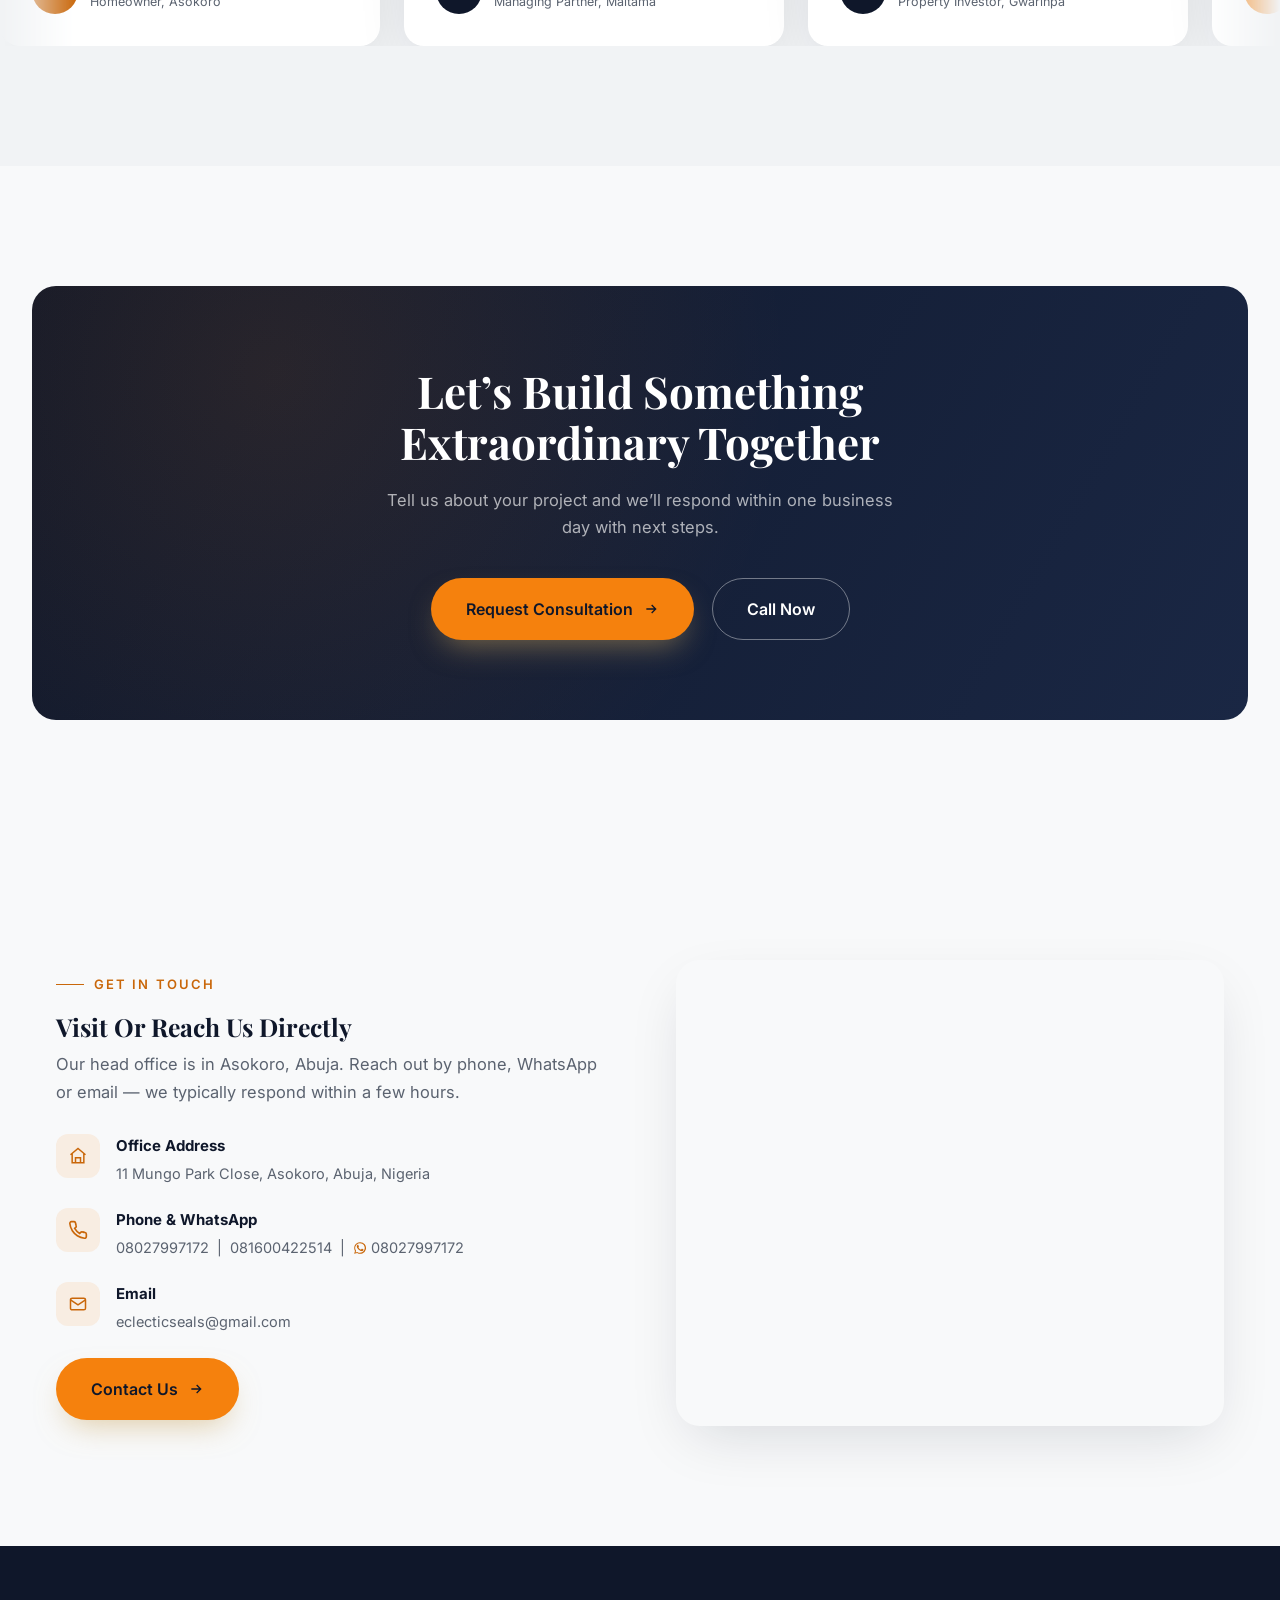
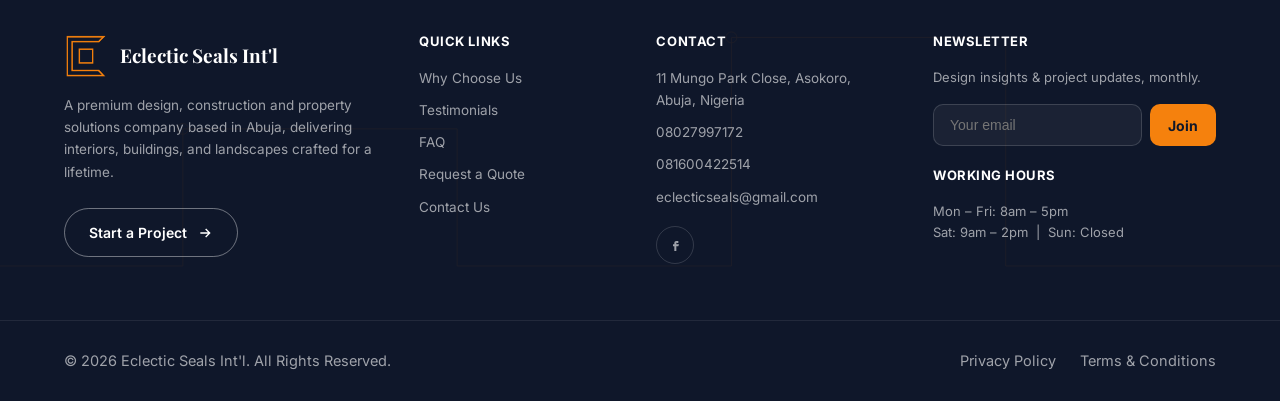
==== commit e3962c0e: "Add files via upload" ====
--- a/index.html
+++ b/index.html
@@ -206,7 +206,17 @@
 .hero p.lead{ max-width: 620px; font-size: 16.5px; color: rgba(255,255,255,0.78); margin-bottom: 36px; }
 .hero-badges{ display:flex; flex-wrap:wrap; align-items:center; gap:14px; margin-top: 48px; }
 .hero-badge{ display:flex; align-items:center; gap:10px; padding: 12px 20px; border-radius: 100px; background: rgba(255,255,255,0.07); border: 1px solid rgba(255,255,255,0.14); backdrop-filter: blur(10px); font-size: 14px; color: rgba(255,255,255,0.85); }
-.hero-badges-label{ font-weight:800; color: var(--white); font-size:15px; letter-spacing:0.04em; text-transform:uppercase; margin-right:4px; }
+.hero-badges-label{
+  position:relative; font-weight:800; color: var(--white); font-size:15px; letter-spacing:0.04em; text-transform:uppercase; margin-right:10px;
+  padding-bottom:12px;
+}
+.hero-badges-label::after{
+  content:"";
+  position:absolute; left:0; bottom:0; width:100%; height:8px;
+  background-image: url("data:image/svg+xml,%3Csvg xmlns='http://www.w3.org/2000/svg' viewBox='0 0 120 10' preserveAspectRatio='none'%3E%3Cpath d='M0 6 Q 10 0, 20 6 T 40 6 T 60 6 T 80 6 T 100 6 T 120 6' stroke='%23F5810D' stroke-width='2.4' fill='none' stroke-linecap='round'/%3E%3C/svg%3E");
+  background-repeat: no-repeat;
+  background-size: 100% 100%;
+}
 .hero-list{ list-style:none; display:grid; grid-template-columns: 1fr 1fr; gap:9px 28px; max-width:560px; margin: 0 0 32px; padding:0; }
 .hero-list li{ position:relative; padding-left:20px; color:rgba(255,255,255,0.82); font-size:15px; }
 .hero-list li::before{ content:""; position:absolute; left:0; top:8px; width:7px; height:7px; border-radius:50%; background: var(--gold); }
@@ -625,7 +635,7 @@
       <a href="/request-quote" class="btn btn-primary">Request a Free Consultation <svg viewBox="0 0 24 24" fill="none" stroke="currentColor" stroke-width="2"><path d="M5 12h14M13 6l6 6-6 6"/></svg></a>
       <a href="/projects" class="btn btn-outline">View Our Projects</a>
     </div>
-    <div class="hero-badges"><div class="hero-badges-label">Why Eclectic Seal</div><div class="hero-badge"><svg viewBox="0 0 24 24" fill="none" stroke="currentColor" stroke-width="2"><path d="M20 6 9 17l-5-5"/></svg><span>Quality Craftsmanship</span></div><div class="hero-badge"><svg viewBox="0 0 24 24" fill="none" stroke="currentColor" stroke-width="2"><path d="M20 6 9 17l-5-5"/></svg><span>Trusted Professionals</span></div><div class="hero-badge"><svg viewBox="0 0 24 24" fill="none" stroke="currentColor" stroke-width="2"><path d="M20 6 9 17l-5-5"/></svg><span>Premium Customer Service</span></div></div>
+    <div class="hero-badges"><div class="hero-badges-label">Why Eclectic Seal</div><div class="hero-badge"><svg viewBox="0 0 24 24" fill="none" stroke="currentColor" stroke-width="2"><path d="M20 6 9 17l-5-5"/></svg><span>10+ Years of Industry Experience</span></div><div class="hero-badge"><svg viewBox="0 0 24 24" fill="none" stroke="currentColor" stroke-width="2"><path d="M20 6 9 17l-5-5"/></svg><span>Quality Craftsmanship</span></div><div class="hero-badge"><svg viewBox="0 0 24 24" fill="none" stroke="currentColor" stroke-width="2"><path d="M20 6 9 17l-5-5"/></svg><span>Trusted Professionals</span></div><div class="hero-badge"><svg viewBox="0 0 24 24" fill="none" stroke="currentColor" stroke-width="2"><path d="M20 6 9 17l-5-5"/></svg><span>Premium Customer Service</span></div></div>
   </div>
 </header>
 <section class="section" id="main">
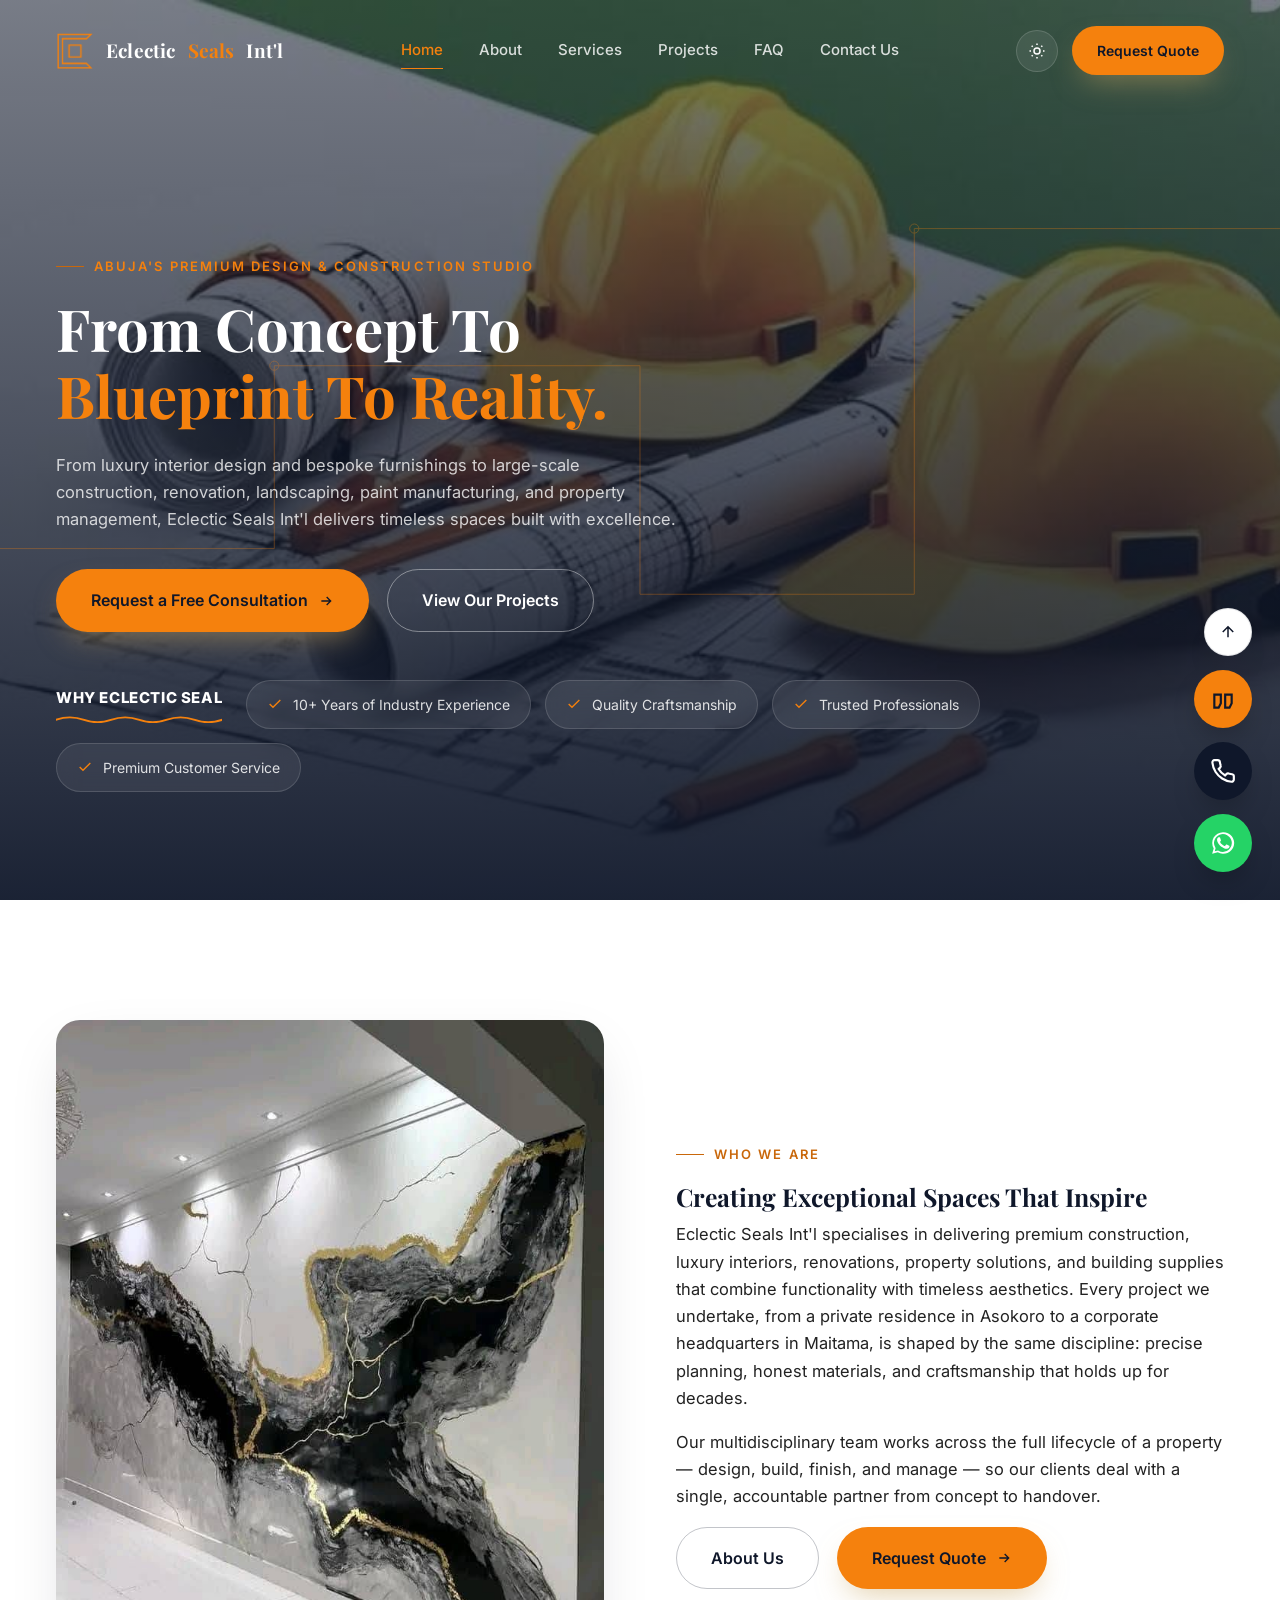
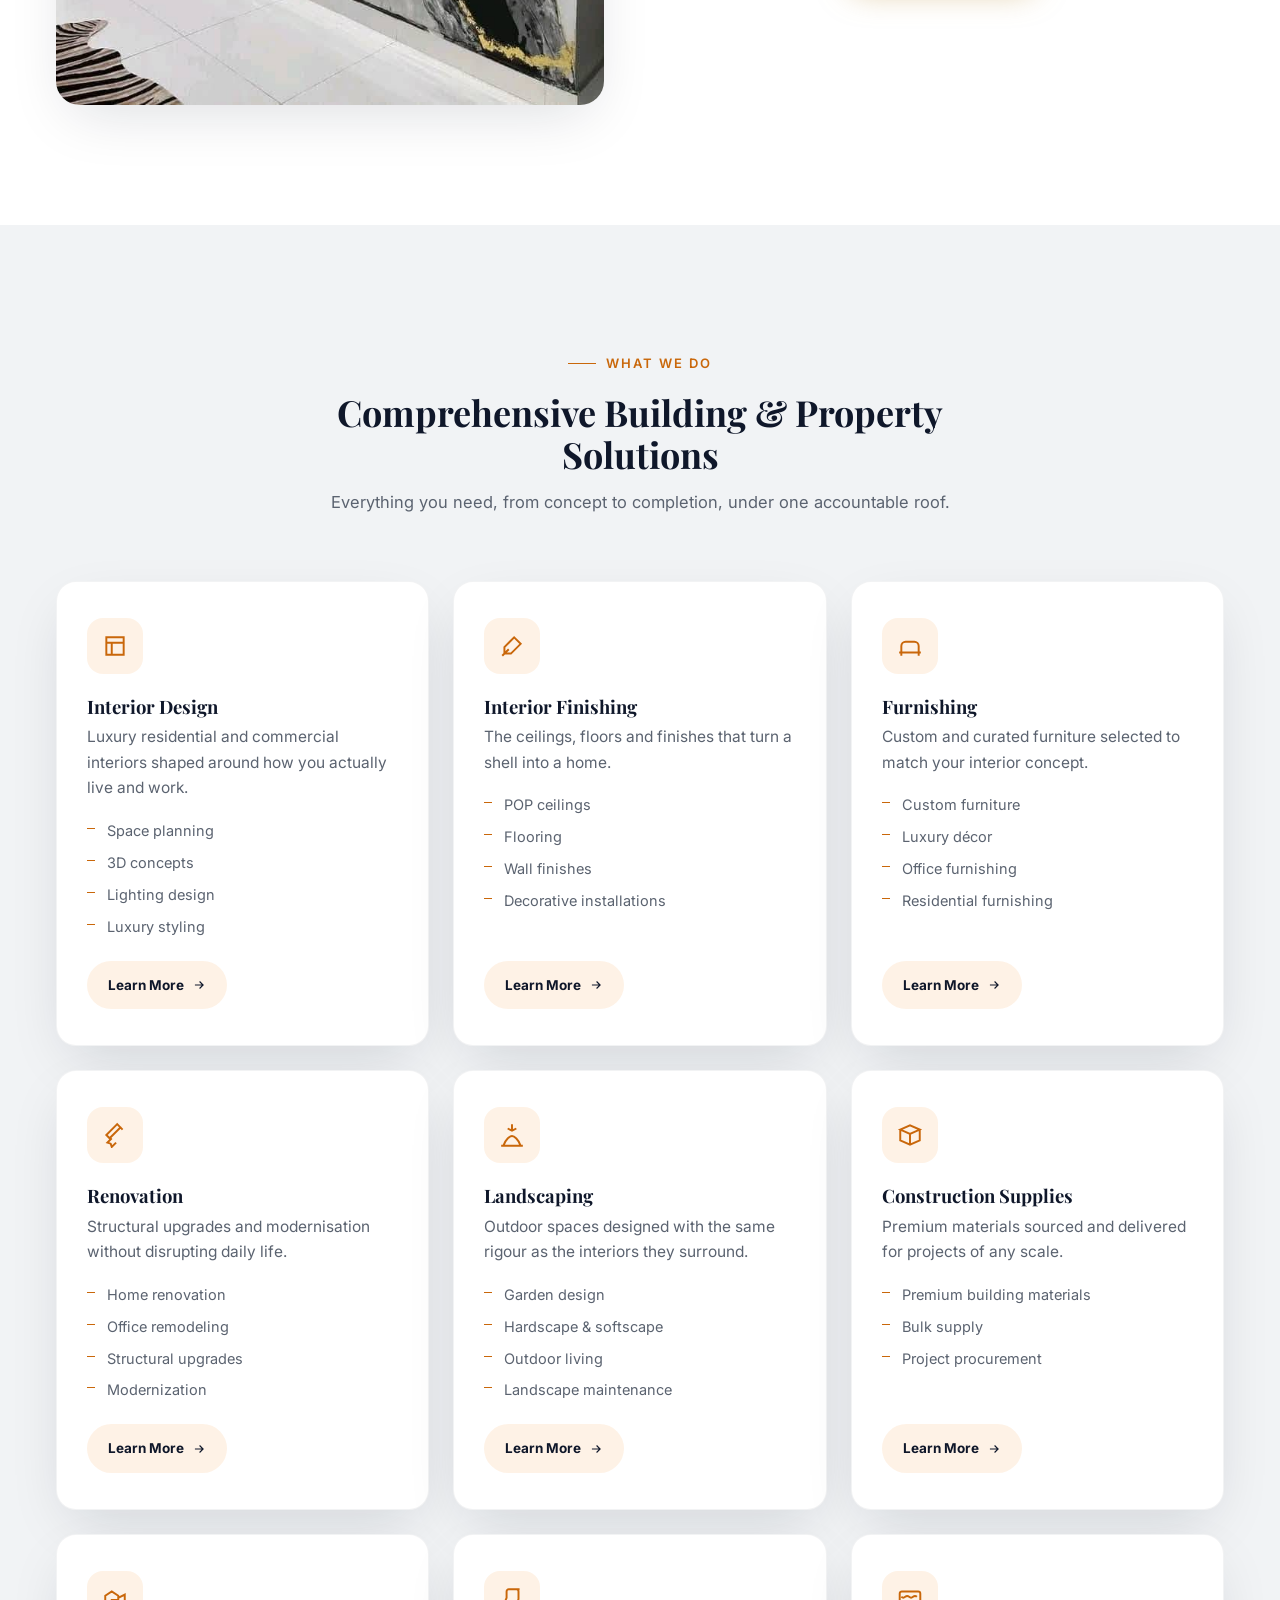
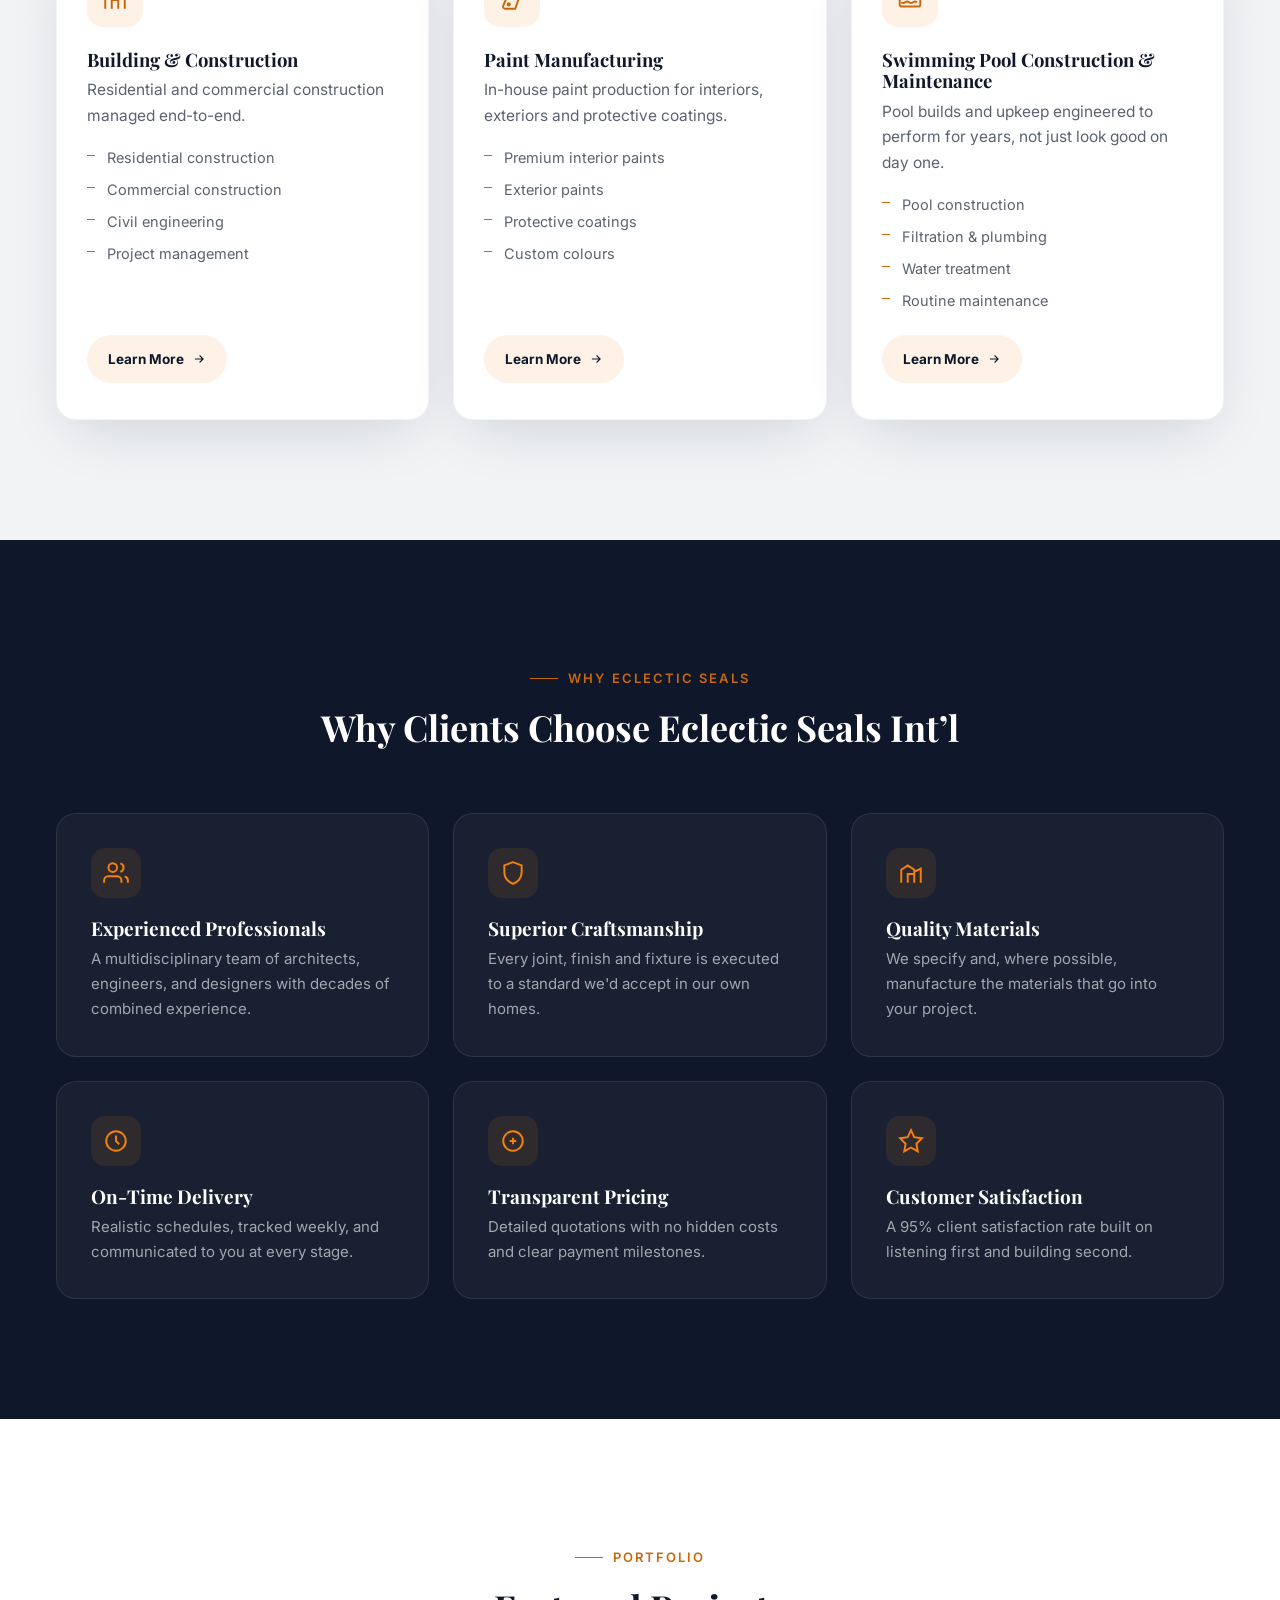
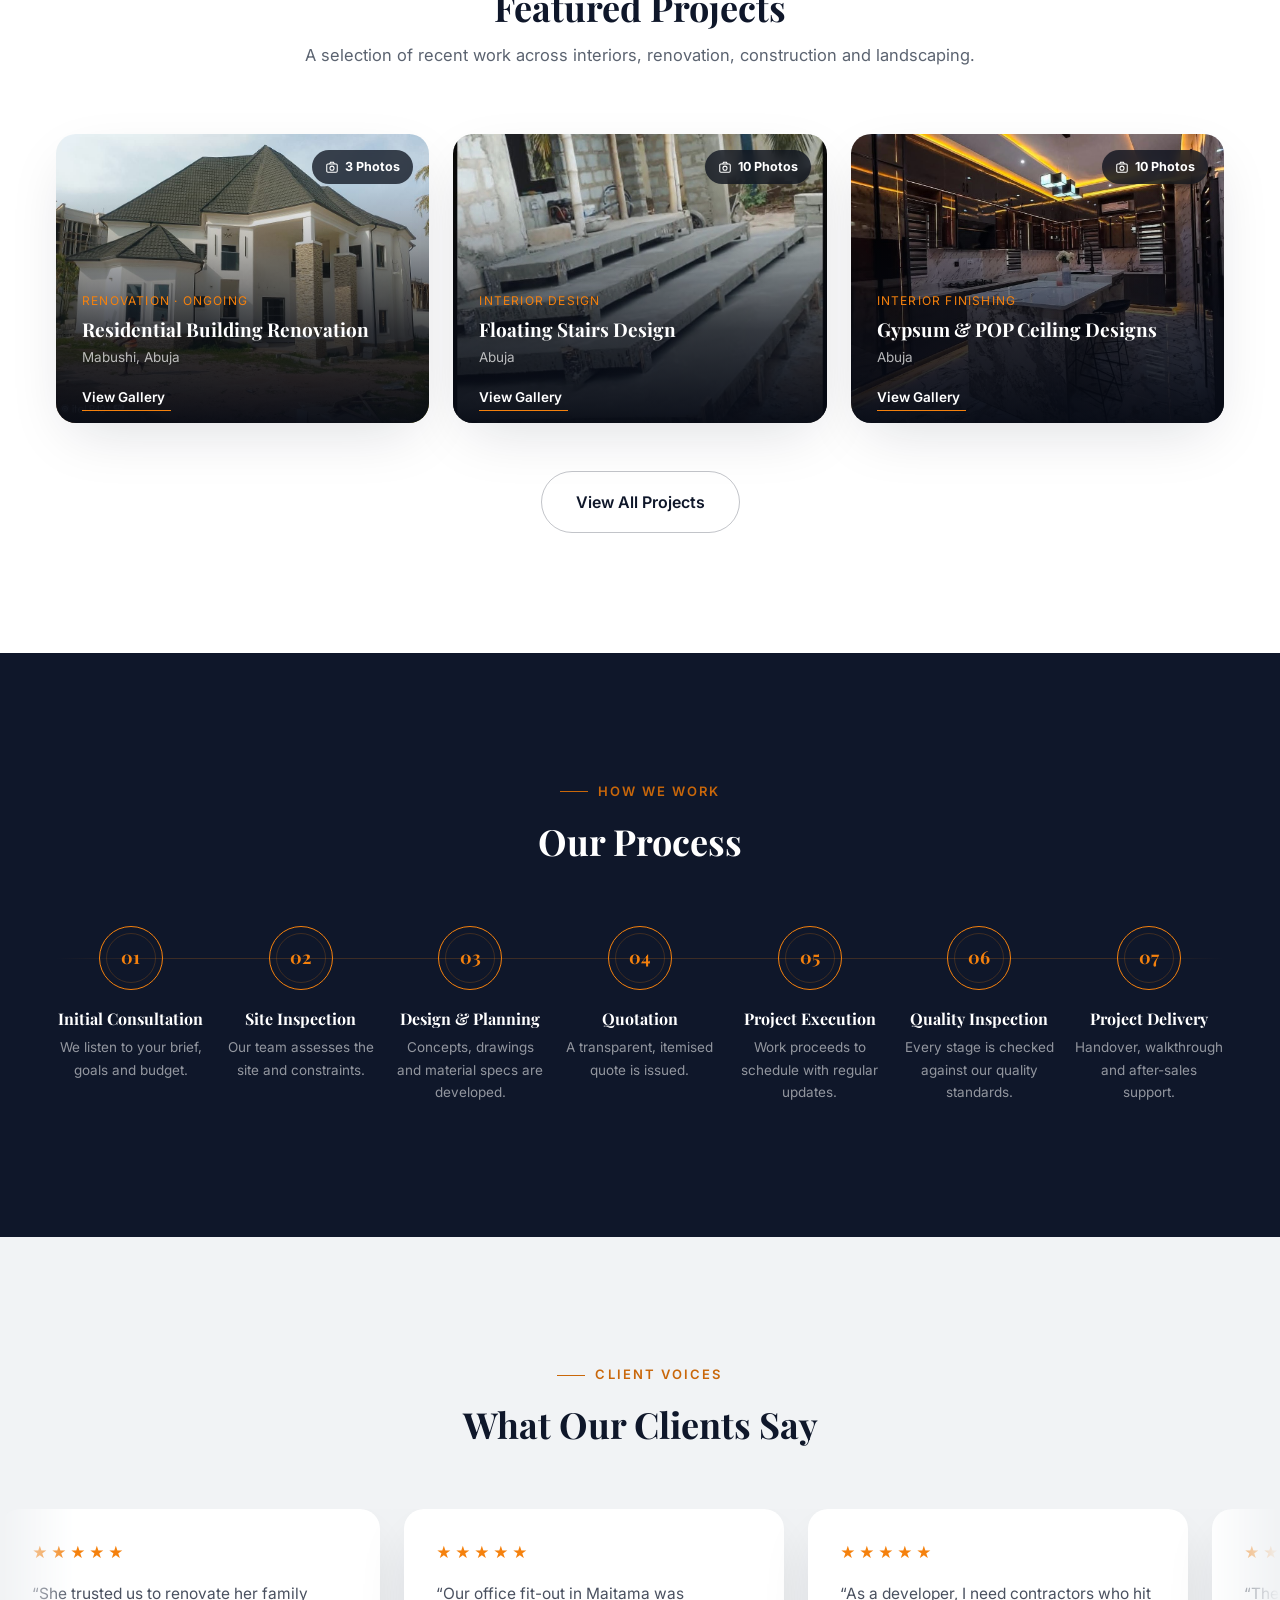
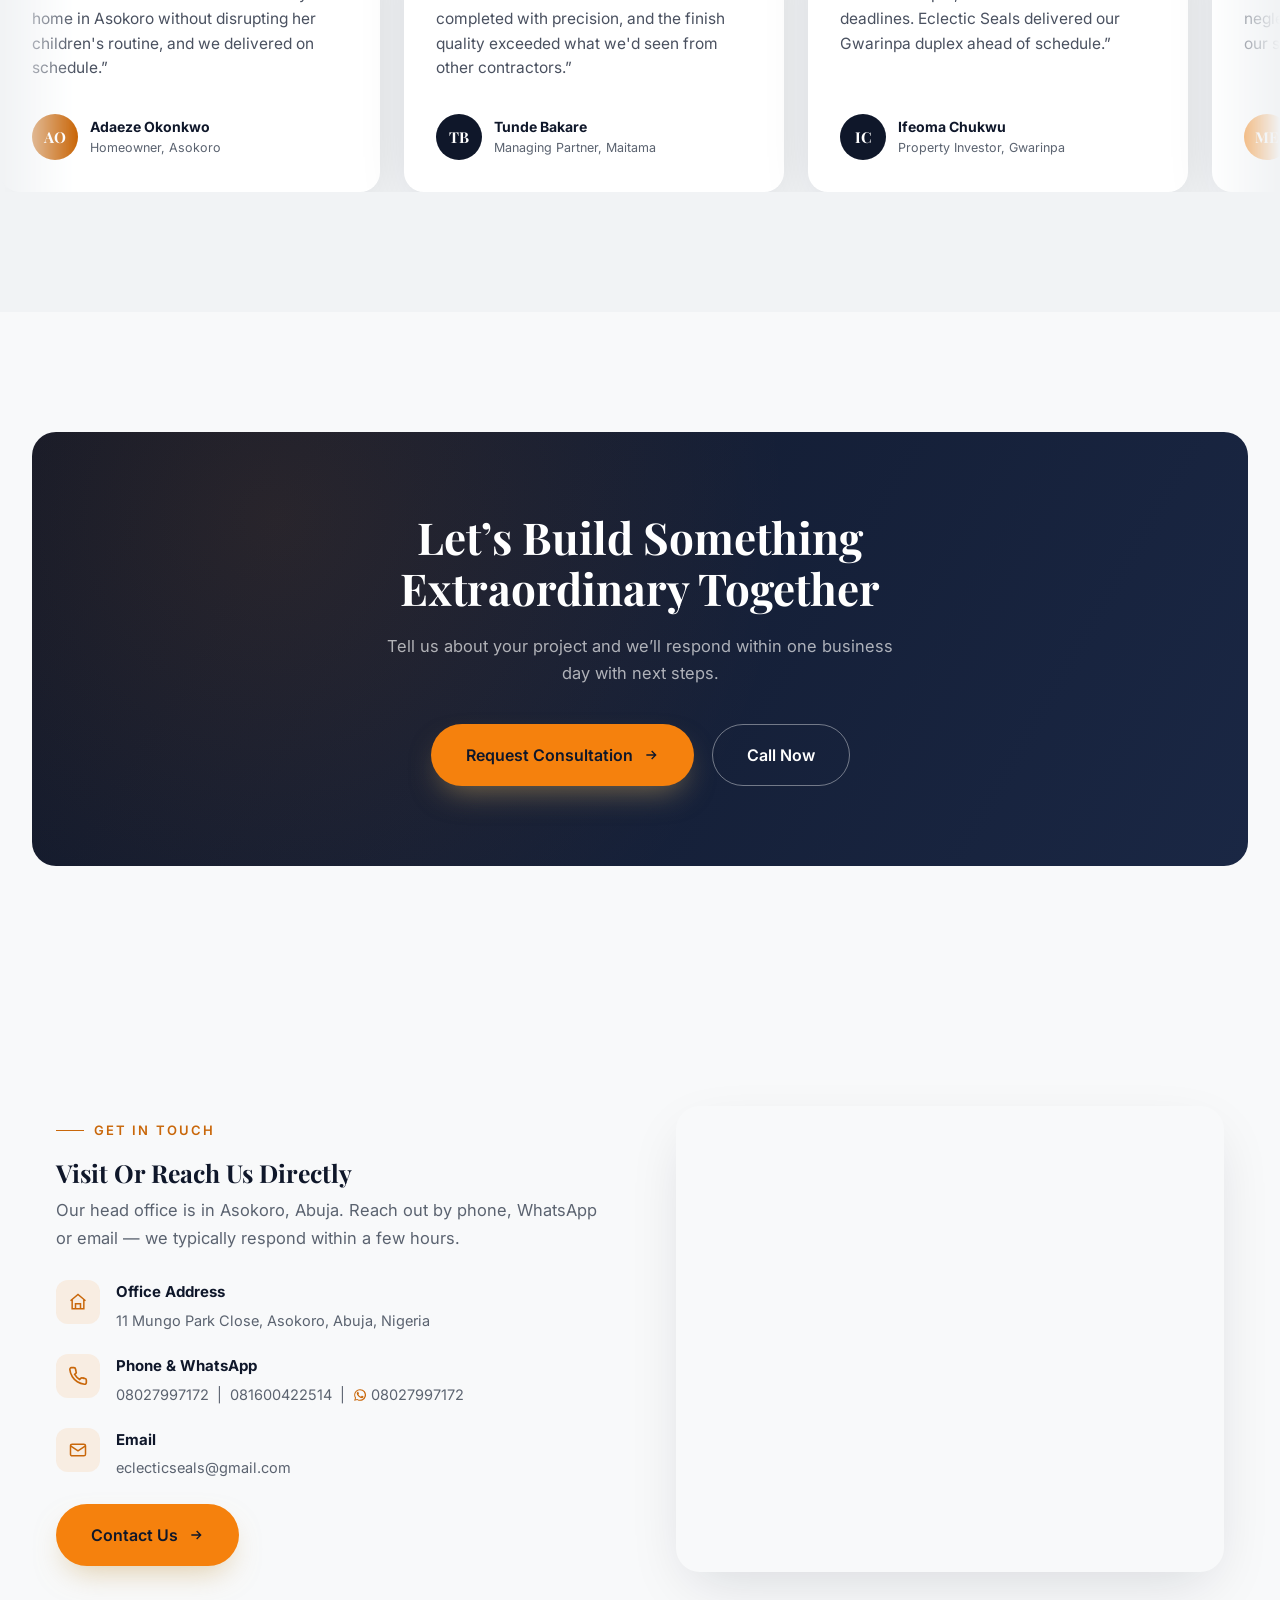
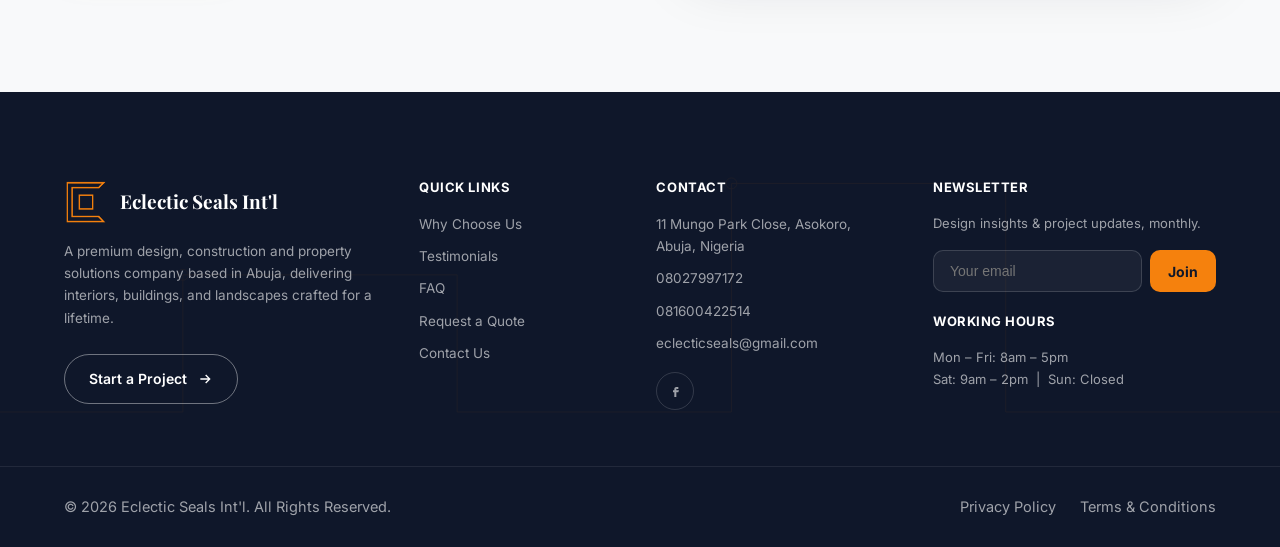
==== commit dfa1a6ed: "Add files via upload" ====
--- a/index.html
+++ b/index.html
@@ -16,7 +16,7 @@
 <meta name="twitter:card" content="summary_large_image">
 <meta name="twitter:title" content="Eclectic Seals Int'l | Luxury Construction & Interior Design, Abuja">
 <meta name="twitter:description" content="Eclectic Seals Int'l delivers premium interior design, construction, renovation, landscaping and property management across Abuja, Nigeria. Request a free consultation today.">
-<link rel="icon" type="image/png" href="[data-uri]">
+<link rel="icon" type="image/png" href="images/logo-icon.png">
 <link rel="preconnect" href="https://fonts.googleapis.com">
 <link rel="preconnect" href="https://fonts.gstatic.com" crossorigin>
 <link href="https://fonts.googleapis.com/css2?family=Playfair+Display:wght@600;700;800&family=Inter:wght@400;500;600;700&display=swap" rel="stylesheet">
@@ -244,7 +244,7 @@
 .split-media:hover img{ transform: scale(1.06); }
 
 /* ---------- Bento / cards ---------- */
-.bento{ display:grid; grid-template-columns: repeat(4, 1fr); gap: 24px; }
+.bento{ display:grid; grid-template-columns: repeat(3, 1fr); gap: 24px; }
 .card{ background: var(--white); border-radius: var(--radius-md); padding: 36px 30px; box-shadow: var(--shadow-soft); transition: transform 0.45s var(--ease), box-shadow 0.45s var(--ease); border: 1px solid rgba(15,23,42,0.05); display:flex; flex-direction:column; }
 .card:hover{ transform: translateY(-10px); box-shadow: var(--shadow-lift); }
 .icon{ width:56px; height:56px; border-radius:16px; background: var(--gold-10); display:flex; align-items:center; justify-content:center; color: var(--copper); }
@@ -314,6 +314,10 @@
 .masonry .project-card:nth-child(3n+1){ aspect-ratio: 4/5; }
 .masonry .project-card:nth-child(3n+2){ aspect-ratio: 4/3; }
 
+.gallery-img{ border-radius: var(--radius-md); overflow:hidden; box-shadow: var(--shadow-soft); break-inside: avoid; margin-bottom: 24px; }
+.gallery-img img{ width:100%; height:auto; display:block; transition: transform 0.7s var(--ease); }
+.gallery-img:hover img{ transform: scale(1.05); }
+
 .filter-bar{ display:flex; flex-wrap:wrap; gap:12px; margin-bottom: 48px; }
 .filter-btn{ padding: 10px 22px; border-radius: 100px; border: 1px solid rgba(15,23,42,0.15); background: transparent; font-size:14px; font-weight:600; color: var(--navy); transition: all 0.3s var(--ease); }
 .filter-btn.active, .filter-btn:hover{ background: var(--navy); color: var(--white); border-color: var(--navy); }
@@ -377,6 +381,63 @@
 .spotlight-item .icon svg{ width:19px; height:19px; }
 .spotlight-item strong{ display:block; color: var(--navy); font-size:14px; margin-bottom:3px; }
 .spotlight-item span{ color:#5b6370; font-size:14px; }
+
+/* ---------- Project gallery cards ---------- */
+.project-card[data-gallery]{ cursor: pointer; }
+.gallery-badge{
+  position:absolute; top:16px; right:16px; z-index:3;
+  background: rgba(9,14,26,0.75); backdrop-filter: blur(6px);
+  color:#fff; font-size:12.5px; font-weight:700; padding:7px 13px; border-radius:100px;
+  display:flex; align-items:center; gap:6px;
+}
+.gallery-badge svg{ width:14px; height:14px; }
+.project-info .view-gallery{ font-size:13.5px; font-weight:600; display:inline-flex; align-items:center; gap:6px; color: var(--white); border-bottom: 1px solid var(--gold); padding-bottom:2px; white-space:nowrap; }
+
+/* ---------- Before / After frames ---------- */
+.ba-frame{ position:relative; border-radius: var(--radius-md); overflow:hidden; box-shadow: var(--shadow-soft); aspect-ratio: 4/3.2; }
+.ba-frame img{ width:100%; height:100%; object-fit:cover; }
+.ba-tag{ position:absolute; top:16px; left:16px; z-index:2; background: rgba(9,14,26,0.8); color:#fff; font-size:12px; font-weight:700; letter-spacing:0.08em; text-transform:uppercase; padding:7px 14px; border-radius:100px; }
+.ba-tag--after{ background: var(--gold); color: var(--navy); }
+
+/* ---------- Lightbox gallery ---------- */
+.lightbox{
+  position:fixed; inset:0; z-index:2000; background: rgba(6,9,18,0.97);
+  display:flex; flex-direction:column; align-items:center; justify-content:center;
+  padding: 32px 20px; opacity:0; visibility:hidden; transition: opacity 0.35s ease, visibility 0.35s;
+}
+.lightbox.open{ opacity:1; visibility:visible; }
+.lightbox-stage{ position:relative; max-width:1100px; width:100%; display:flex; flex-direction:column; align-items:center; }
+.lightbox-stage img{ max-width:100%; max-height:64vh; object-fit:contain; border-radius:14px; box-shadow:0 30px 90px rgba(0,0,0,0.55); background:#0b1220; }
+.lightbox-caption{ margin-top:18px; text-align:center; }
+.lightbox-caption h3{ color:#fff; font-size:19px; margin-bottom:4px; }
+.lightbox-caption span{ color:rgba(255,255,255,0.5); font-size:13px; letter-spacing:0.05em; }
+.lightbox-close{
+  position:absolute; top:22px; right:24px; width:44px; height:44px; border-radius:50%;
+  background: rgba(255,255,255,0.08); border:1px solid rgba(255,255,255,0.2); color:#fff;
+  font-size:24px; line-height:1; cursor:pointer; z-index:5; transition: background 0.3s;
+}
+.lightbox-close:hover{ background: rgba(255,255,255,0.18); }
+.lightbox-nav{
+  position:absolute; top:50%; transform:translateY(-50%); width:52px; height:52px; border-radius:50%;
+  background: rgba(255,255,255,0.08); border:1px solid rgba(255,255,255,0.2); color:#fff;
+  display:flex; align-items:center; justify-content:center; cursor:pointer; z-index:5; font-size:20px;
+  transition: background 0.3s;
+}
+.lightbox-nav:hover{ background: var(--gold); border-color: var(--gold); color: var(--navy); }
+.lightbox-prev{ left:16px; }
+.lightbox-next{ right:16px; }
+.lightbox-thumbs{ display:flex; gap:10px; margin-top:26px; max-width:100%; overflow-x:auto; padding:4px 4px 10px; }
+.lightbox-thumbs img{ width:64px; height:64px; object-fit:cover; border-radius:8px; opacity:0.45; cursor:pointer; transition: opacity 0.25s, transform 0.25s; flex-shrink:0; }
+.lightbox-thumbs img.active{ opacity:1; box-shadow:0 0 0 2px var(--gold); }
+.lightbox-thumbs img:hover{ opacity:0.85; transform: translateY(-2px); }
+@media (max-width: 720px){
+  .lightbox-nav{ width:42px; height:42px; font-size:16px; }
+  .lightbox-prev{ left:6px; }
+  .lightbox-next{ right:6px; }
+  .lightbox-close{ top:12px; right:14px; width:38px; height:38px; font-size:20px; }
+  .lightbox-stage img{ max-height:52vh; }
+  .lightbox-thumbs img{ width:50px; height:50px; }
+}
 @media (max-width: 720px){ .spotlight-grid{ grid-template-columns: 1fr; } }
 
 .testi-marquee{ overflow:hidden; -webkit-mask-image: linear-gradient(90deg, transparent, black 6%, black 94%, transparent); mask-image: linear-gradient(90deg, transparent, black 6%, black 94%, transparent); }
@@ -598,7 +659,7 @@
 <div id="scroll-progress"></div>
 <nav class="site-nav">
   <div class="container nav-inner">
-    <a href="/" class="brand"><img class="seal-mark" src="[data-uri]" alt="Eclectic Seals Int'l logo mark" loading="lazy">Eclectic <span>Seals</span> Int'l</a>
+    <a href="/" class="brand"><img class="seal-mark" src="images/logo-icon.png" alt="Eclectic Seals Int'l logo mark" loading="lazy">Eclectic <span>Seals</span> Int'l</a>
     <div class="nav-links">
       <a href="/" class="active">Home</a>
 <a href="/about" class="">About</a>
@@ -619,7 +680,7 @@
   <a href="/">Home</a><a href="/about">About</a><a href="/services">Services</a><a href="/projects">Projects</a><a href="/faq">FAQ</a><a href="/contact">Contact Us</a><a href="/why-us">Why Choose Us</a><a href="/testimonials">Testimonials</a><a href="/request-quote">Request a Quote</a>
 </div>
 <header class="hero">
-  <div class="hero-bg" style="background-image:url('[data-uri]');"></div>
+  <div class="hero-bg" style="background-image:url('images/hero_home.jpg');"></div>
   <svg class="hero-lines" viewBox="0 0 1400 800" xmlns="http://www.w3.org/2000/svg">
 <path d="M0 600 L300 600 L300 400 L700 400 L700 650 L1000 650 L1000 250 L1400 250" stroke="#F5810D" stroke-width="1" fill="none"/>
 <circle cx="300" cy="400" r="5" fill="none" stroke="#F5810D"/>
@@ -641,7 +702,7 @@
 <section class="section" id="main">
   <div class="container split">
     <div class="split-media reveal-left">
-      <img src="[data-uri]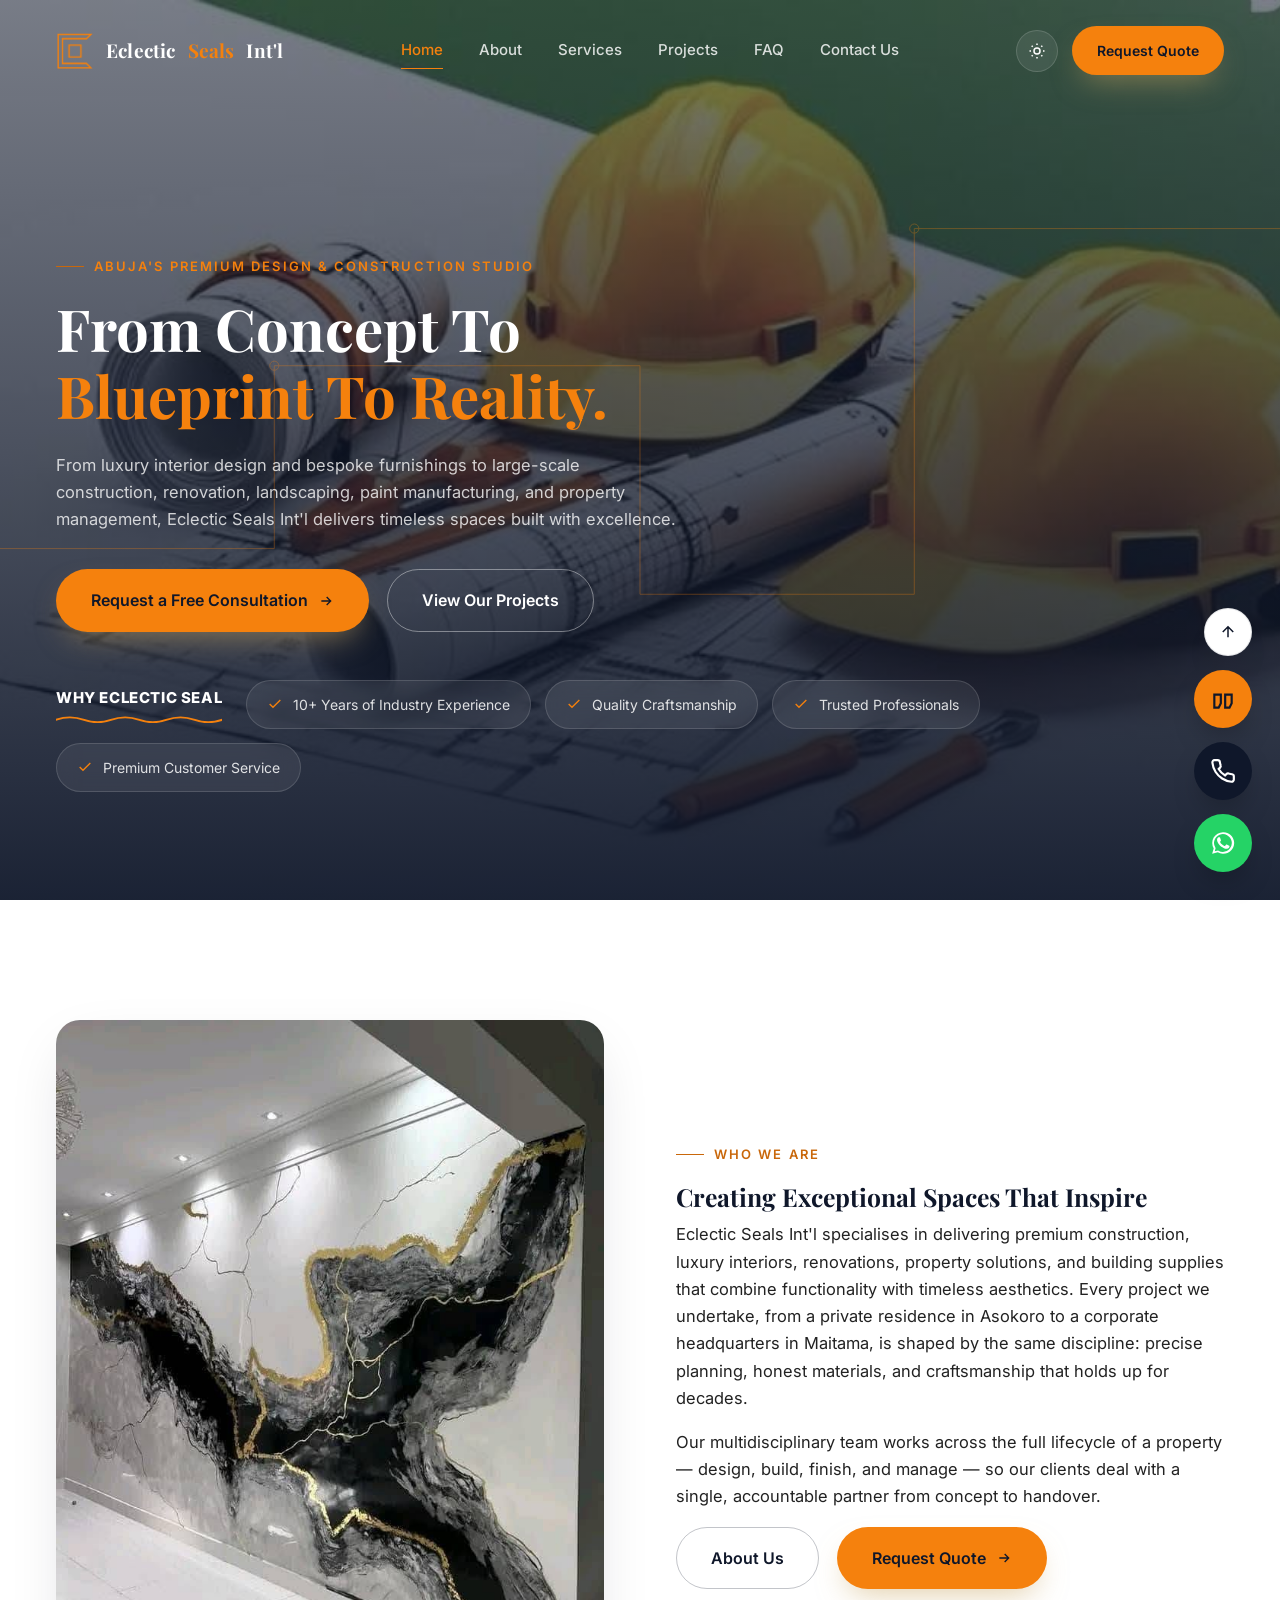
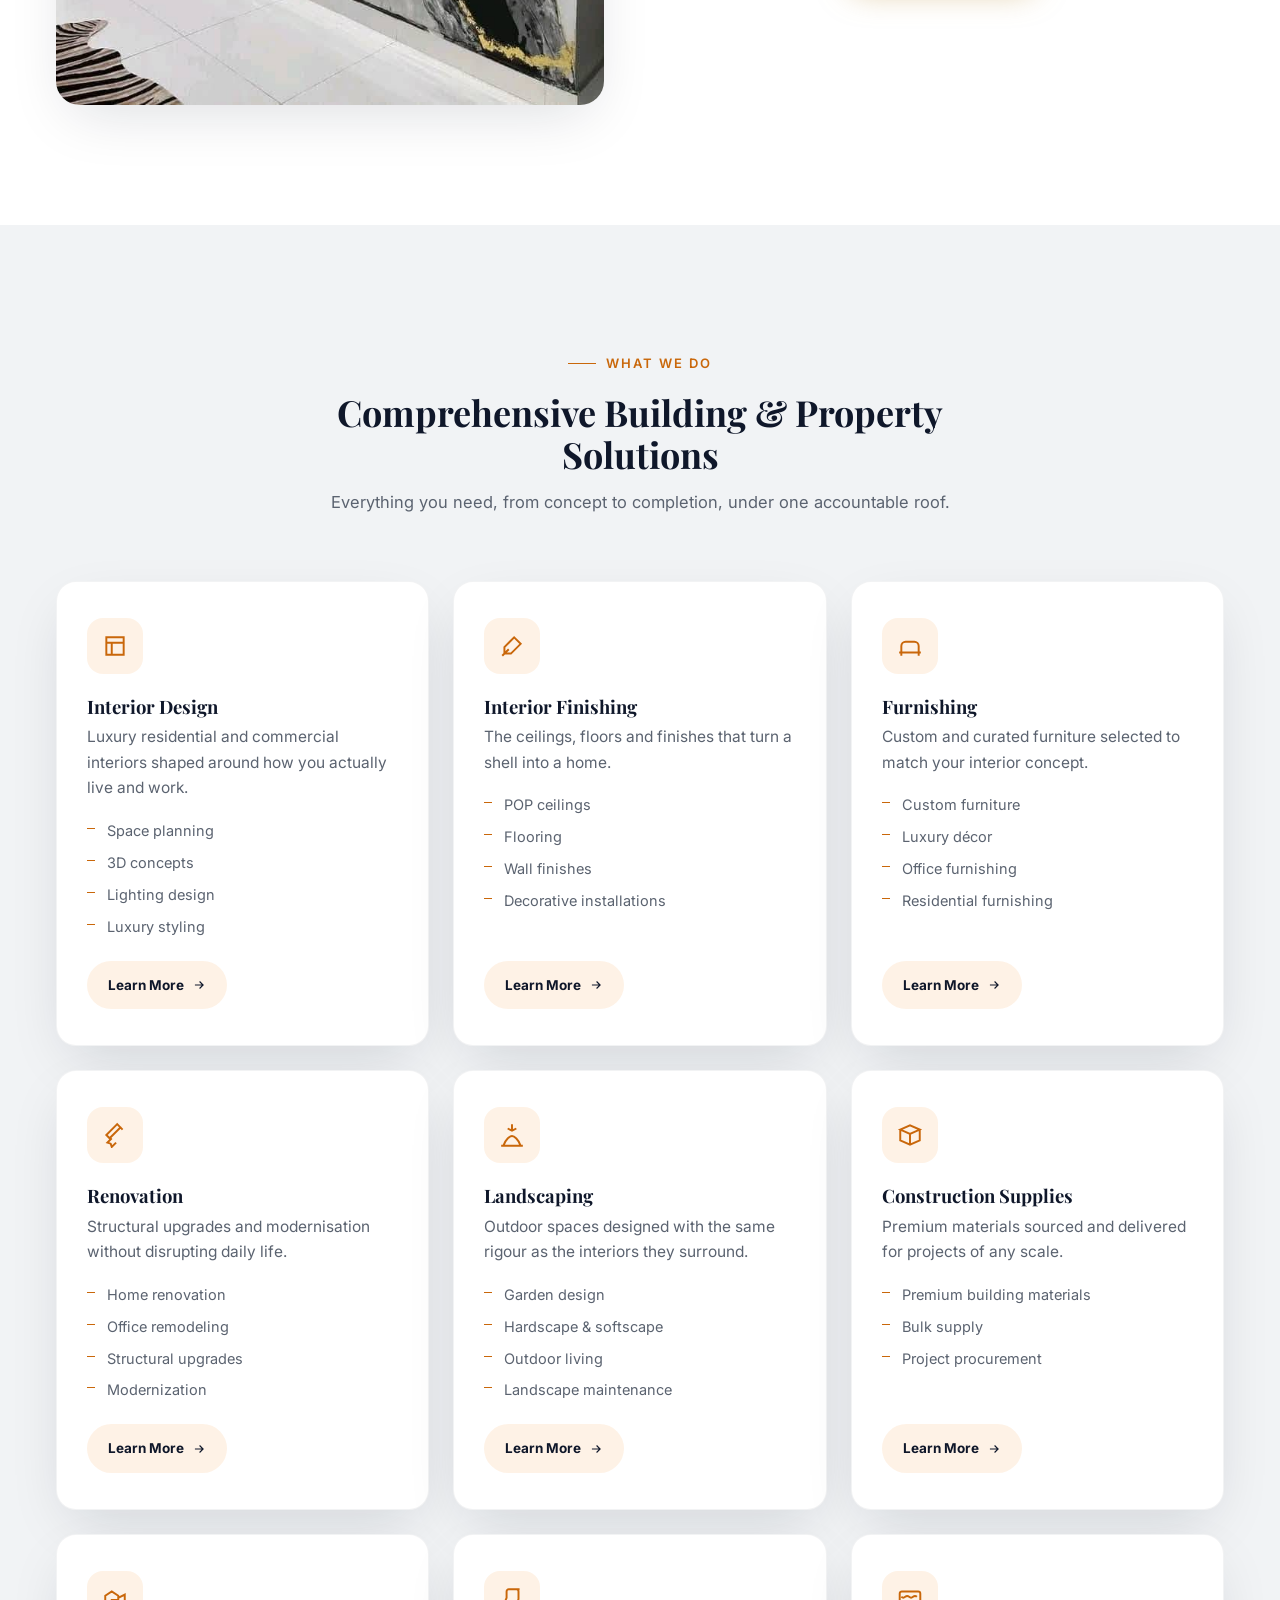
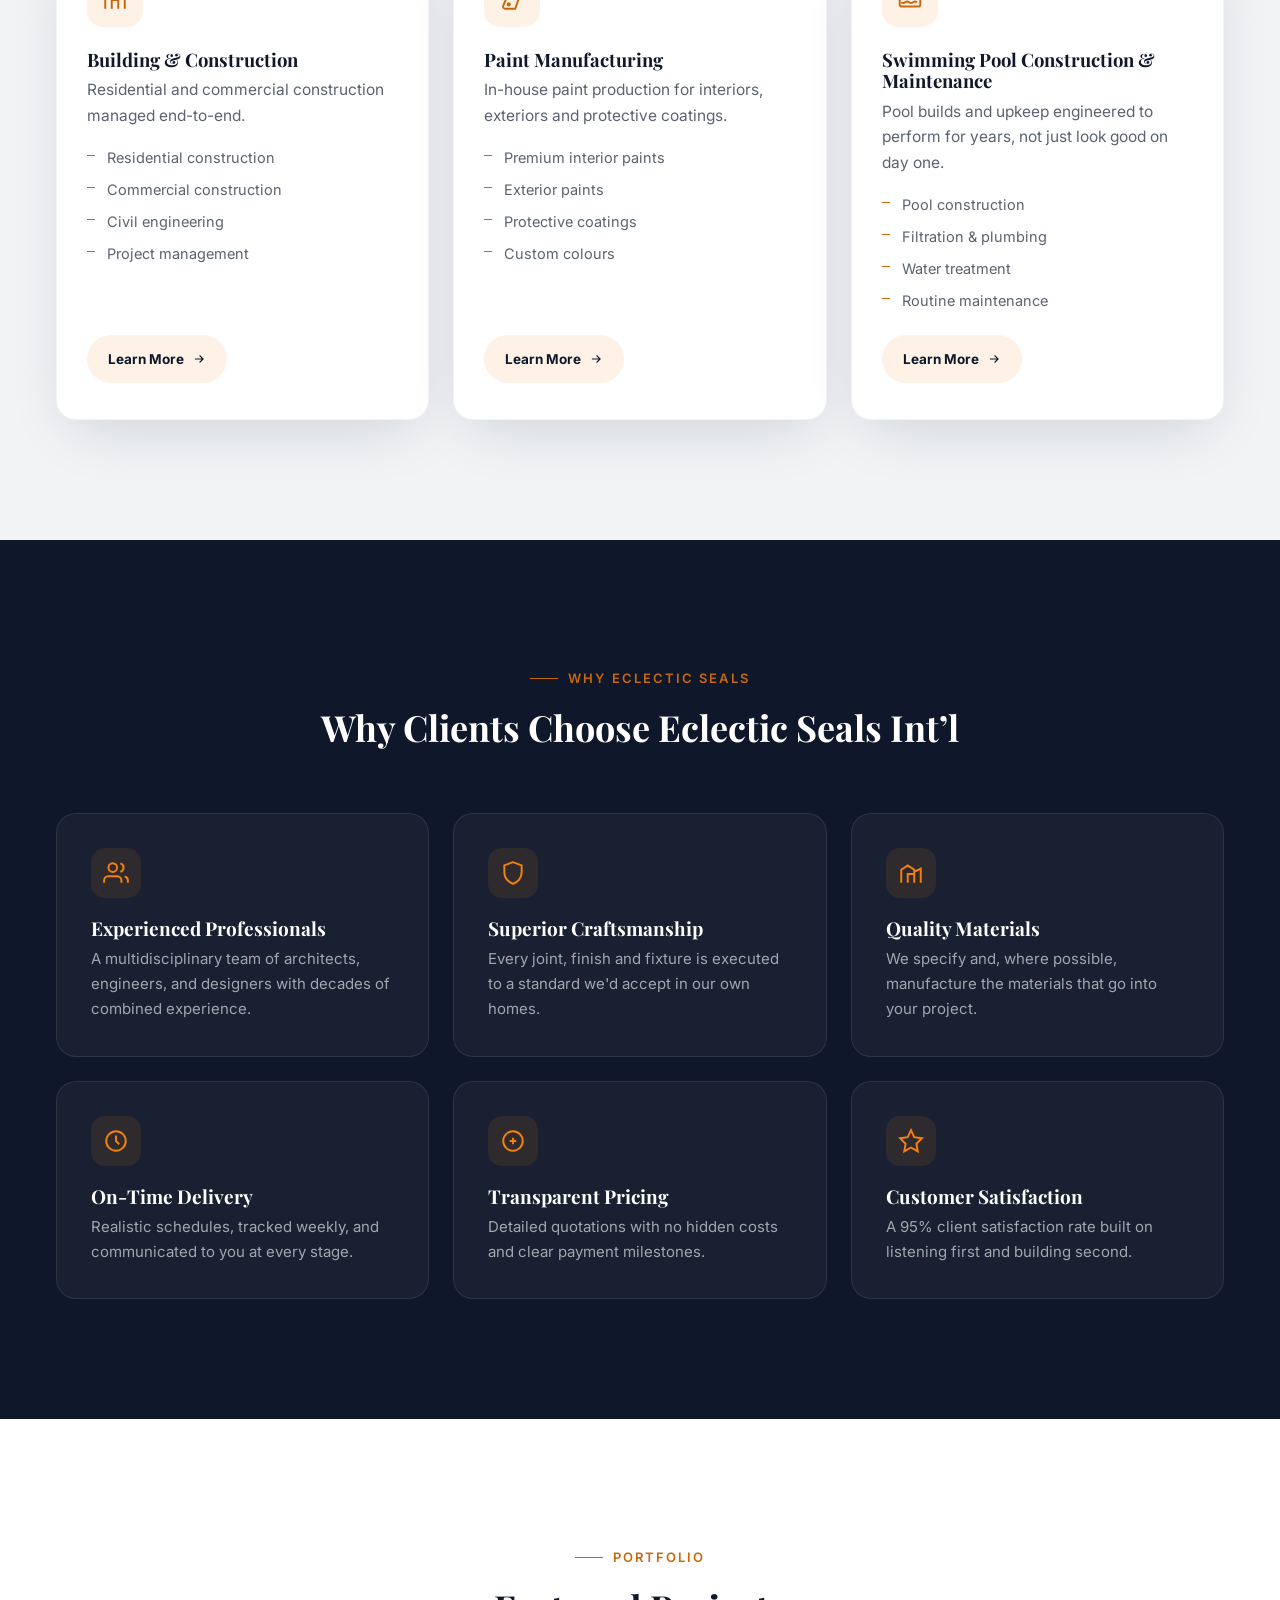
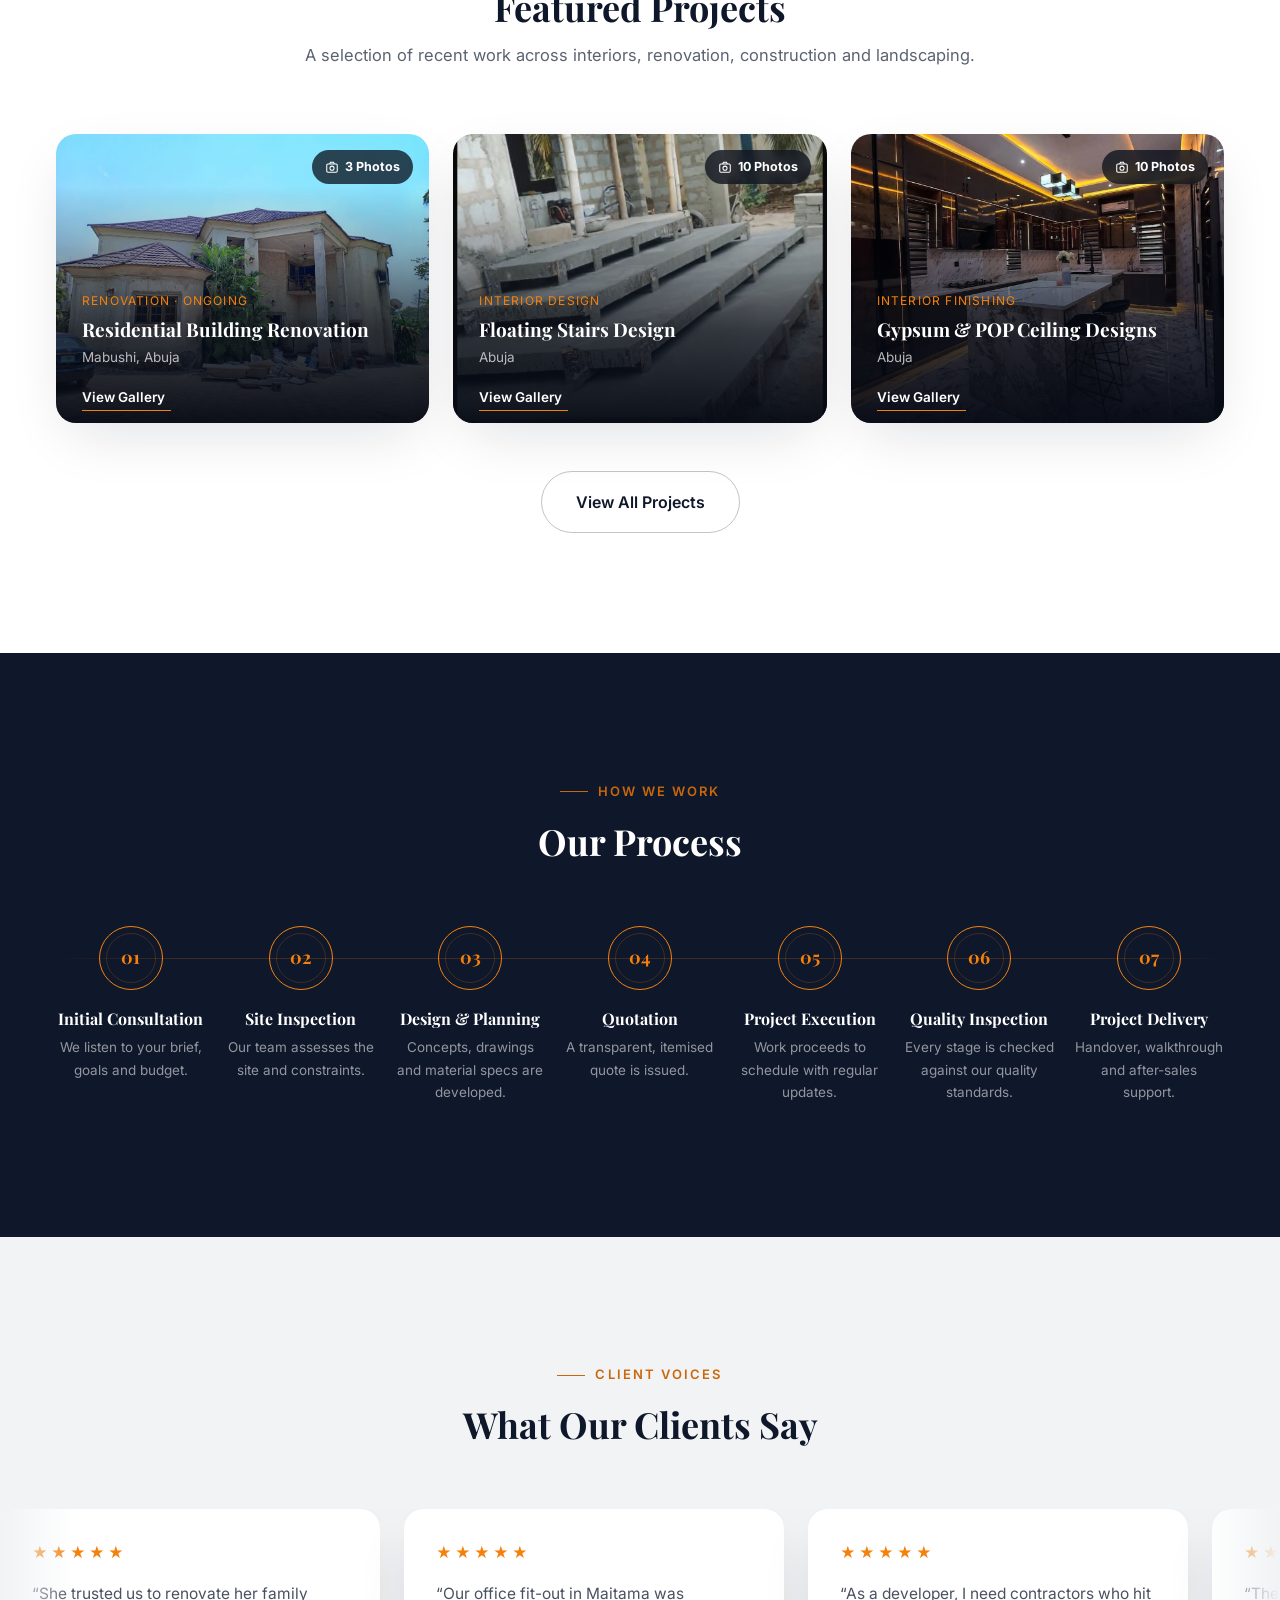
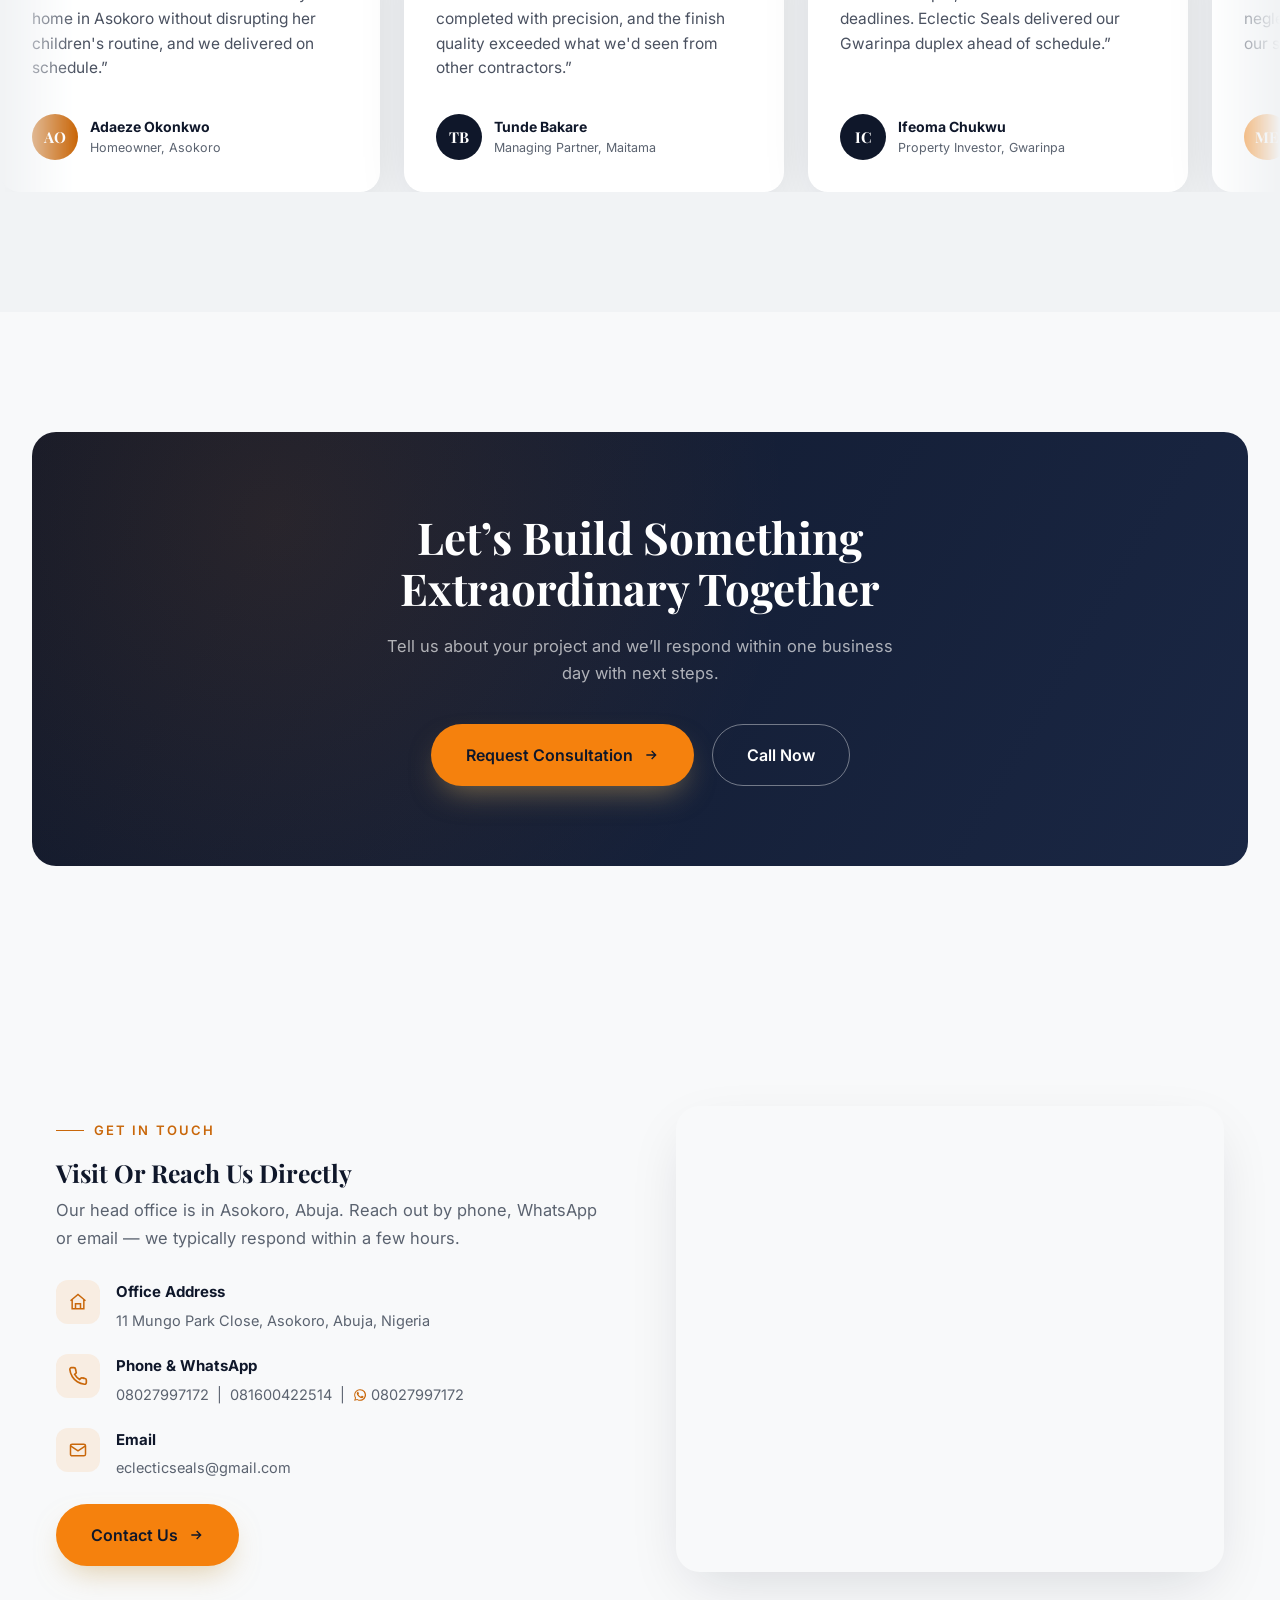
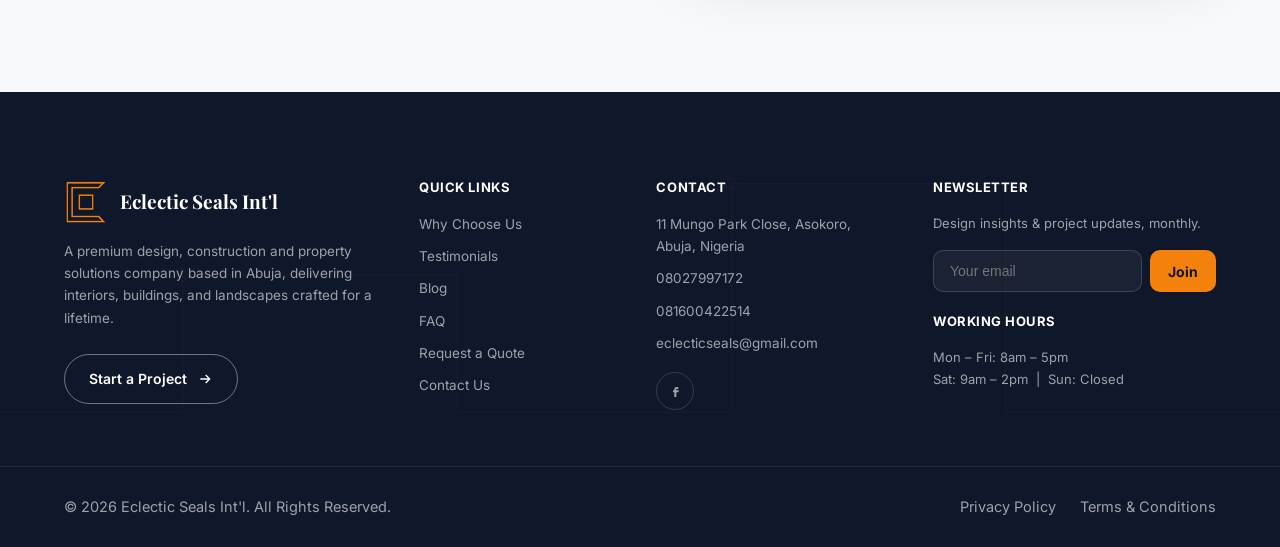
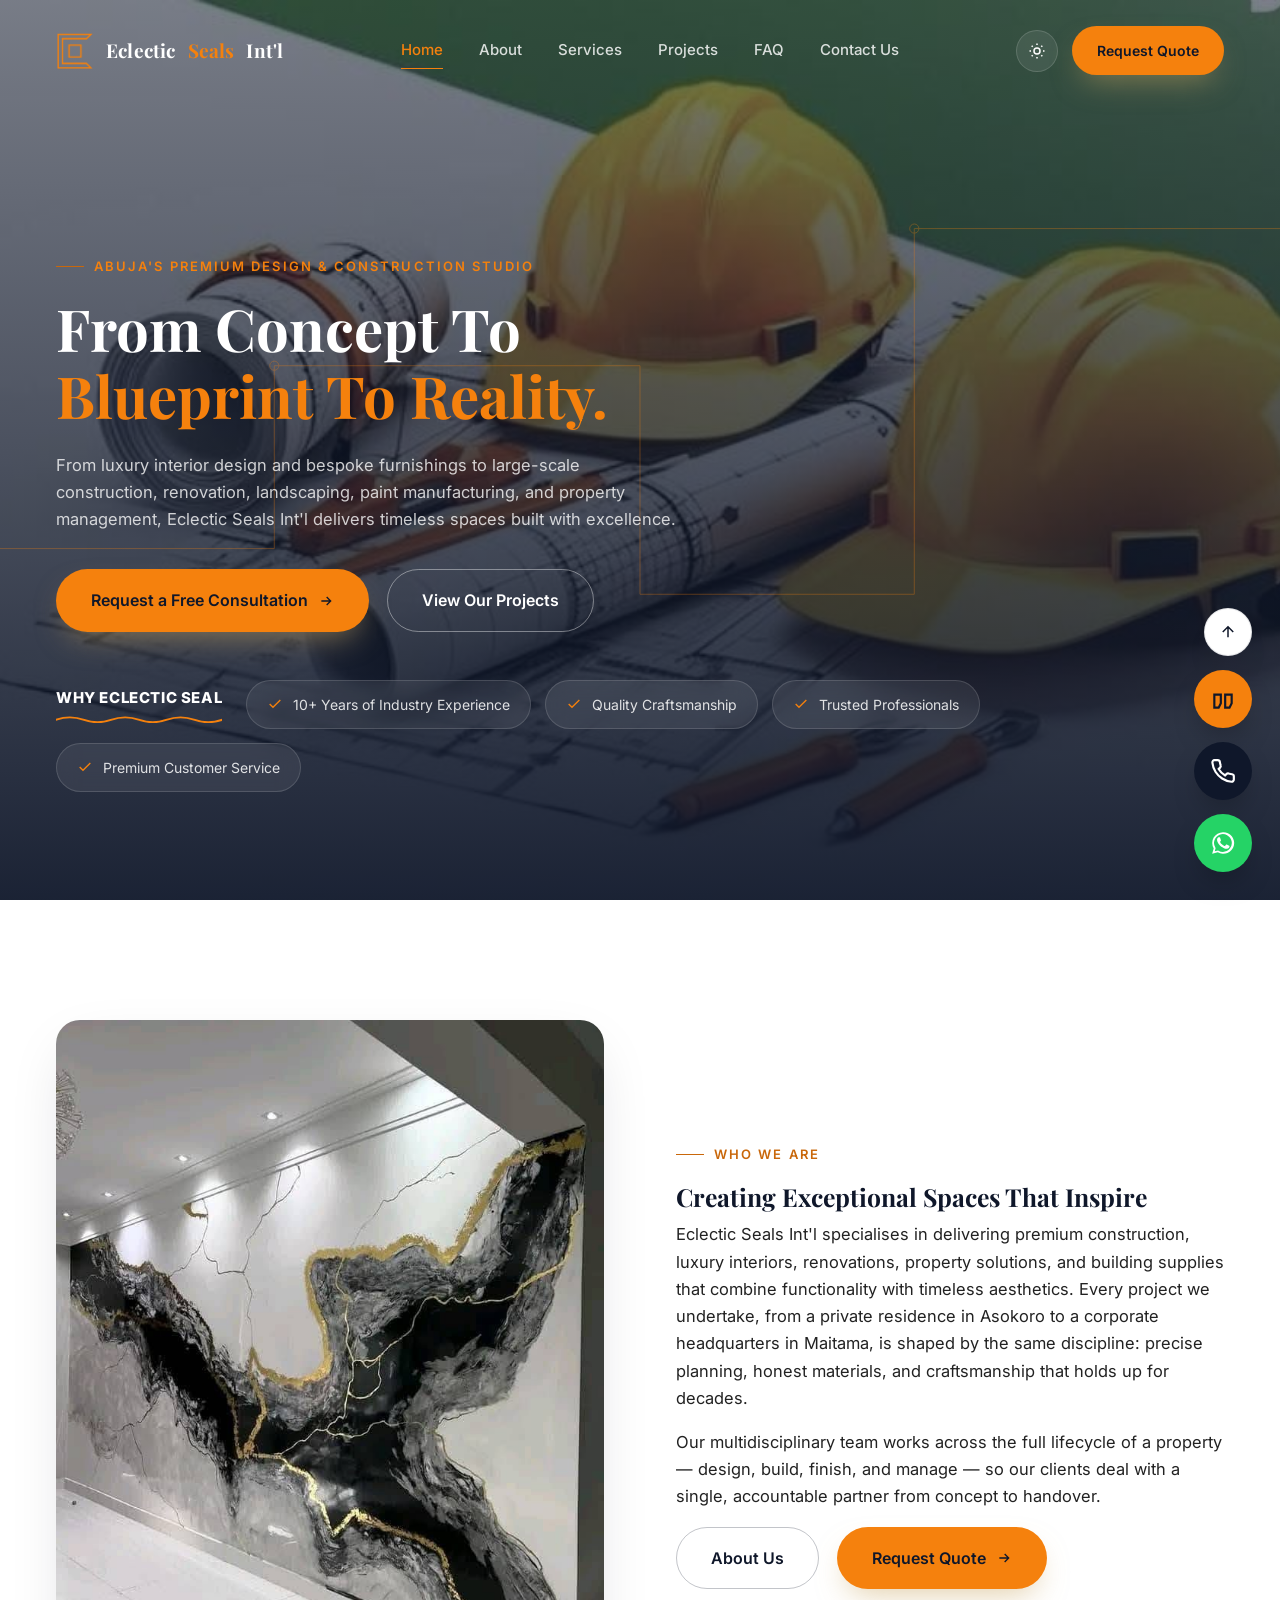
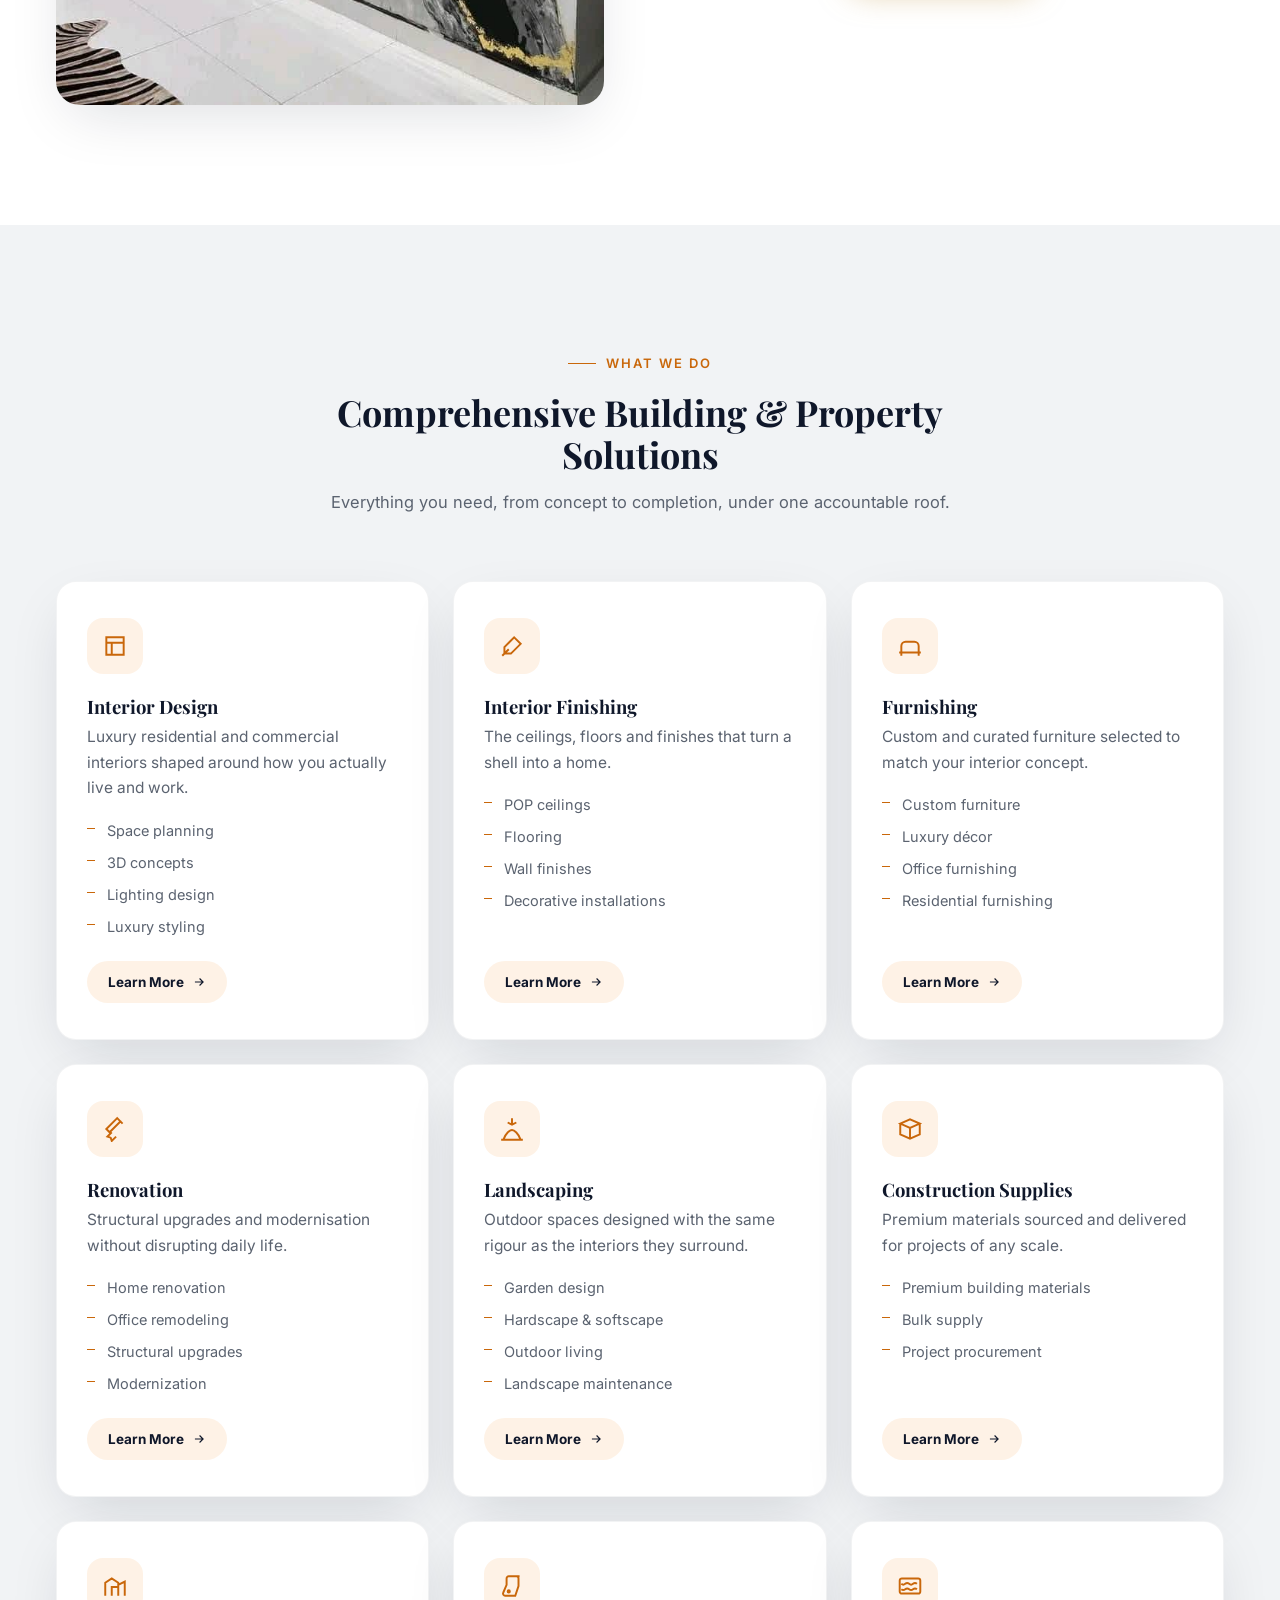
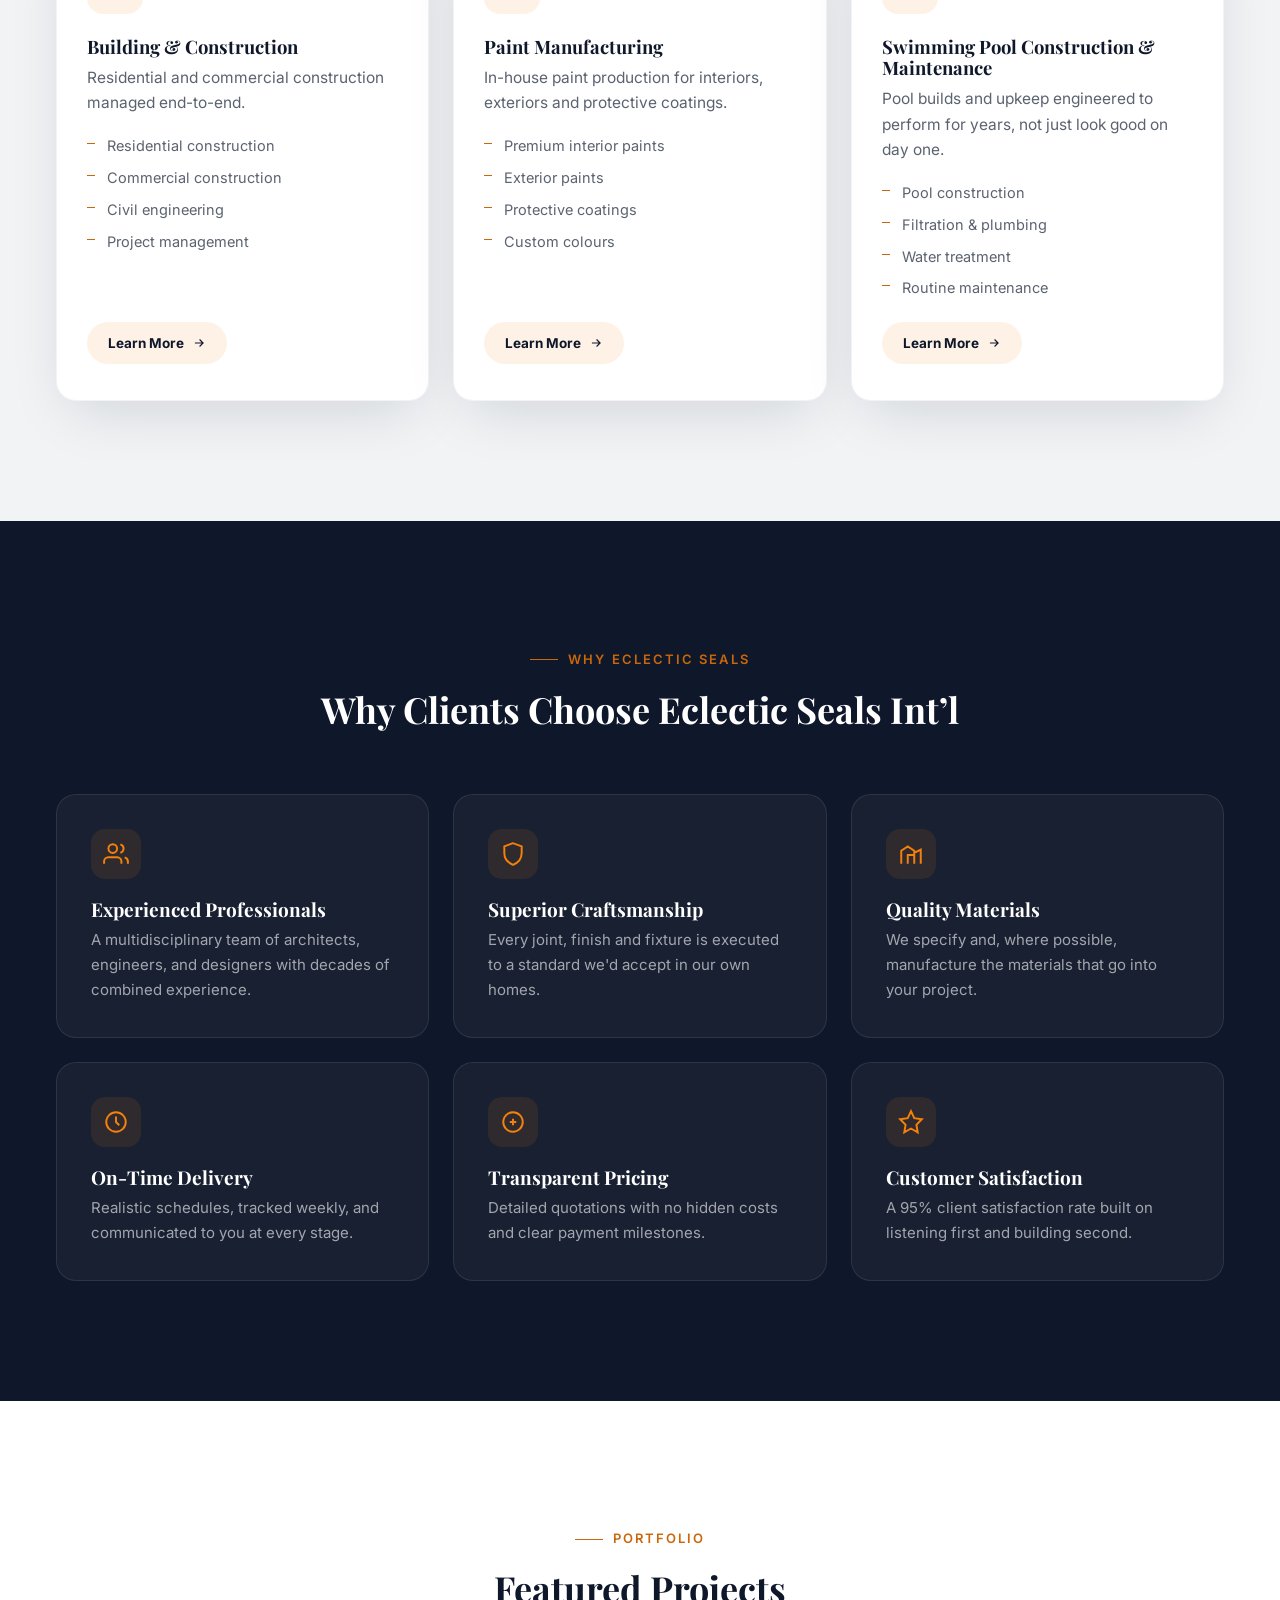
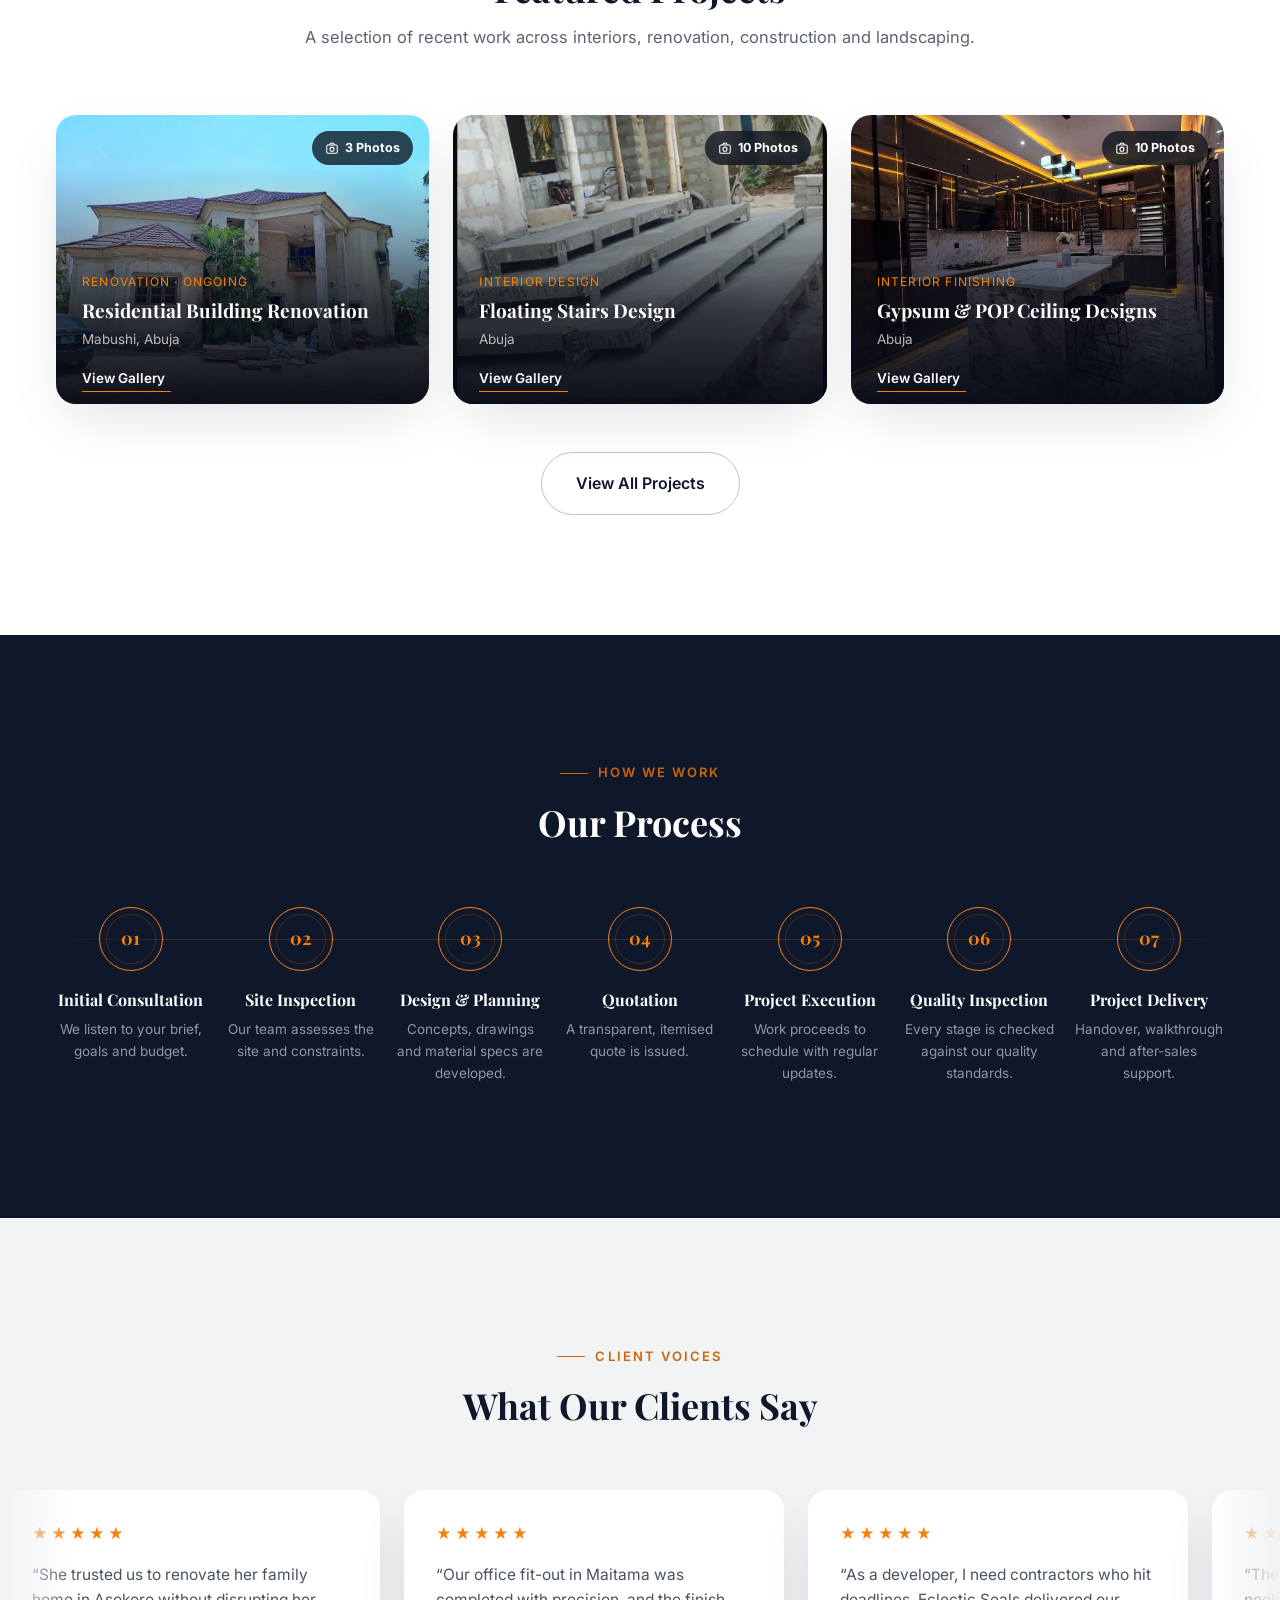
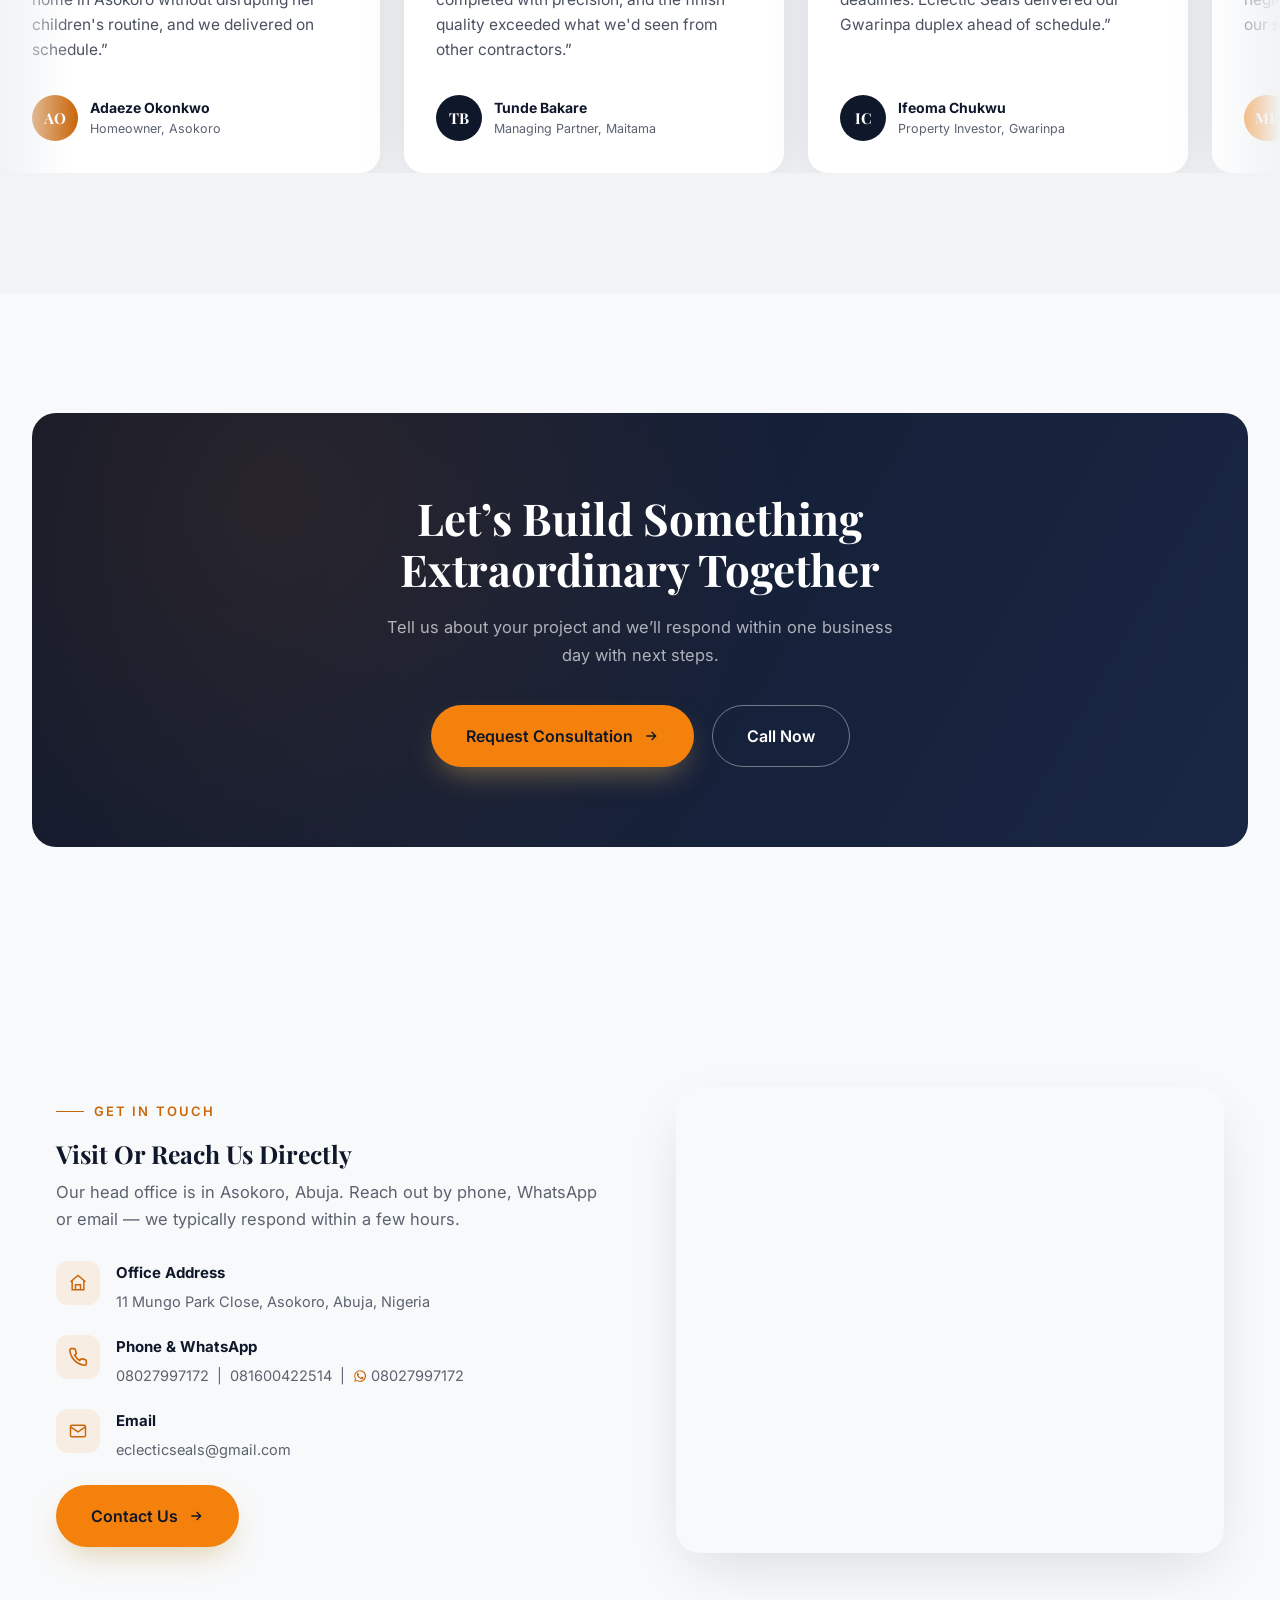
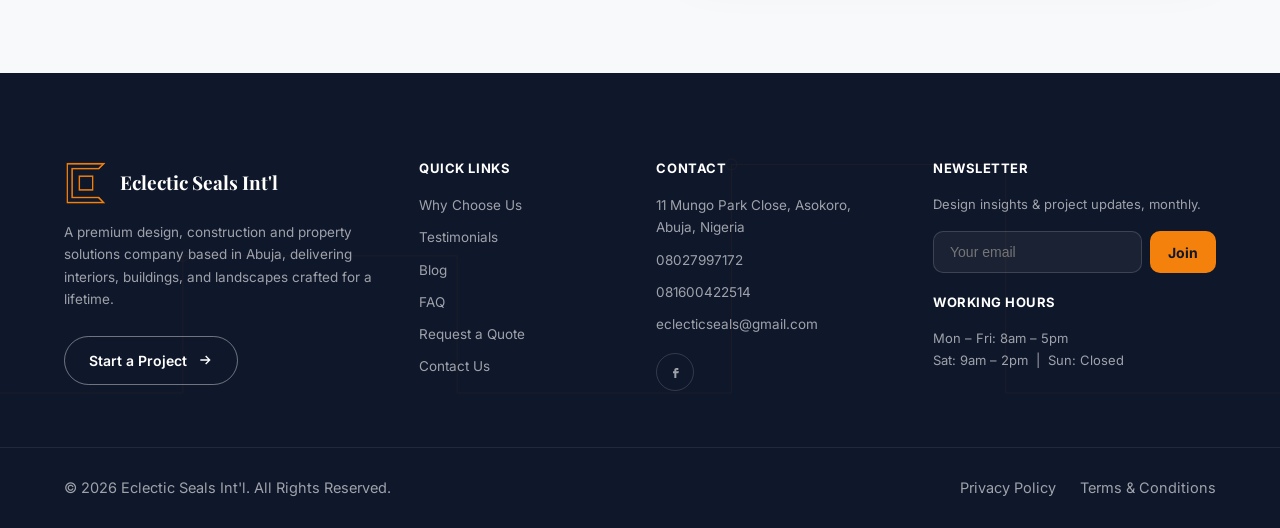
